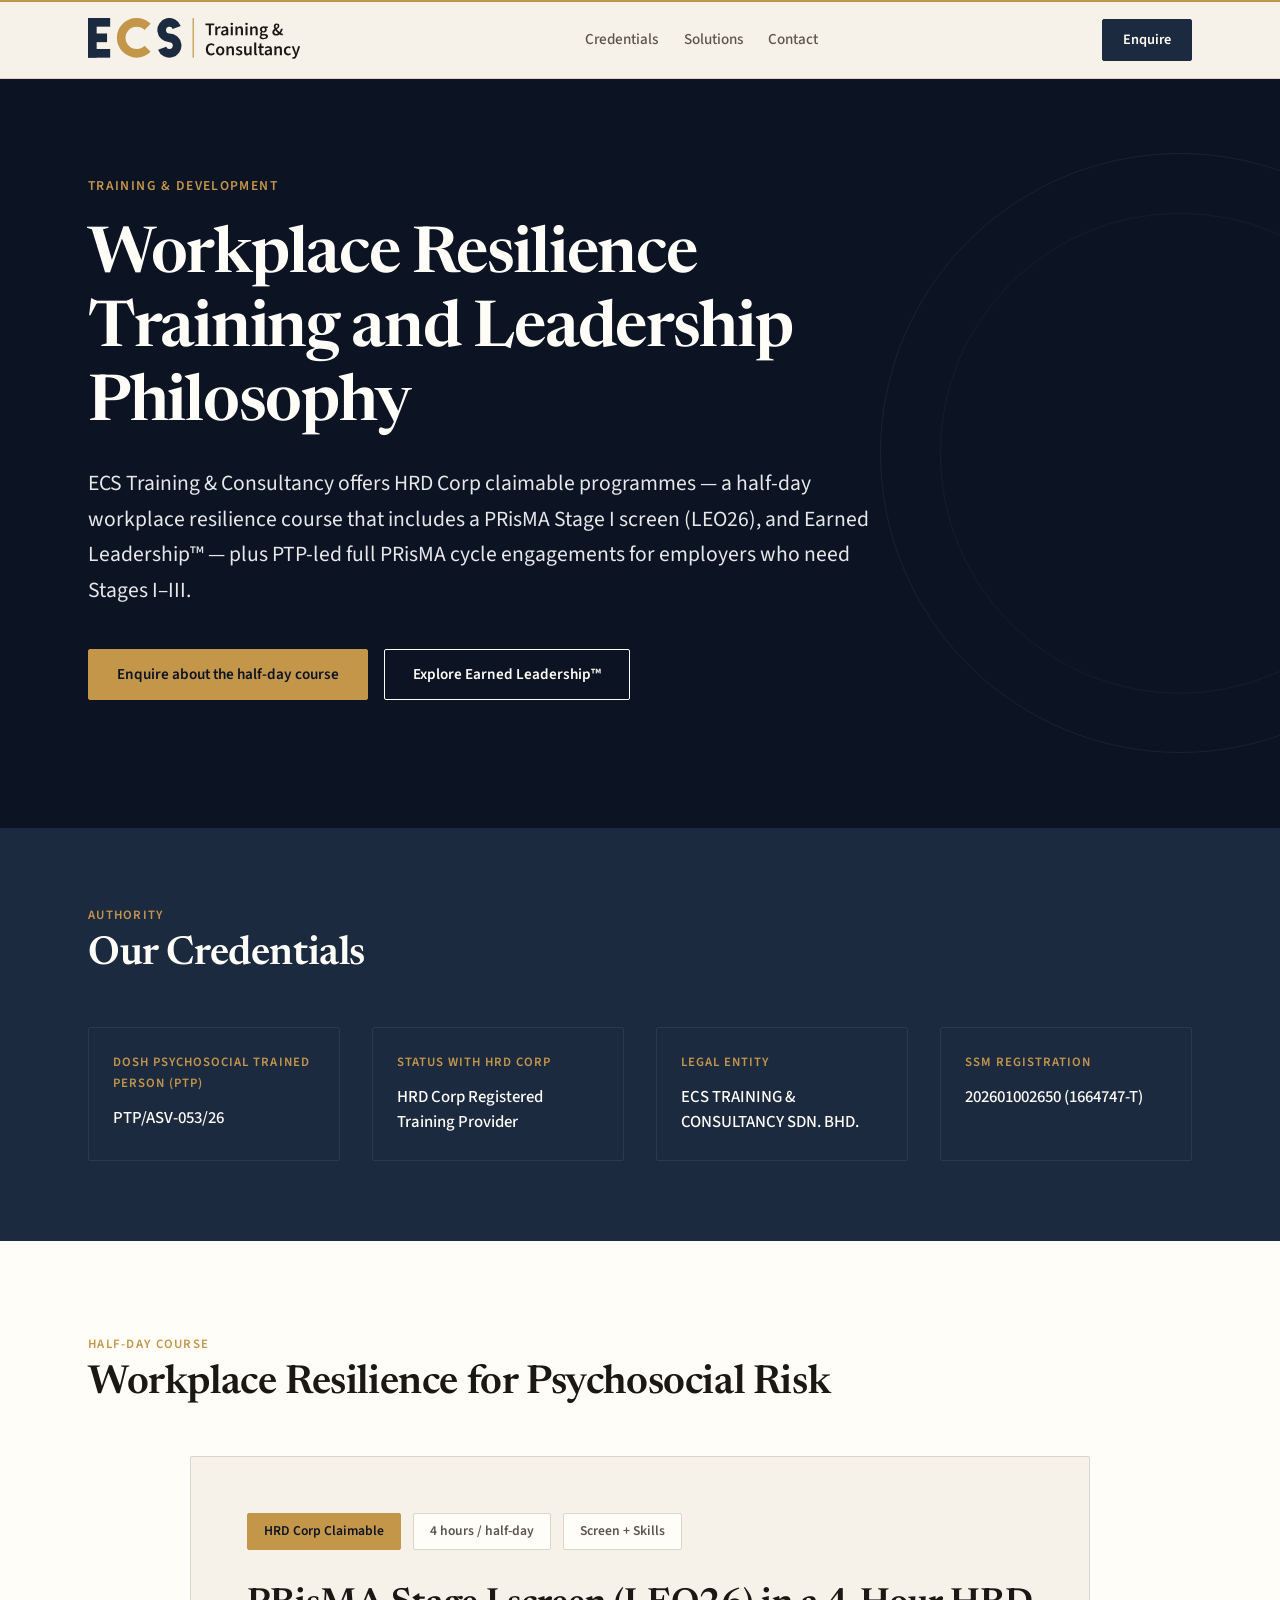
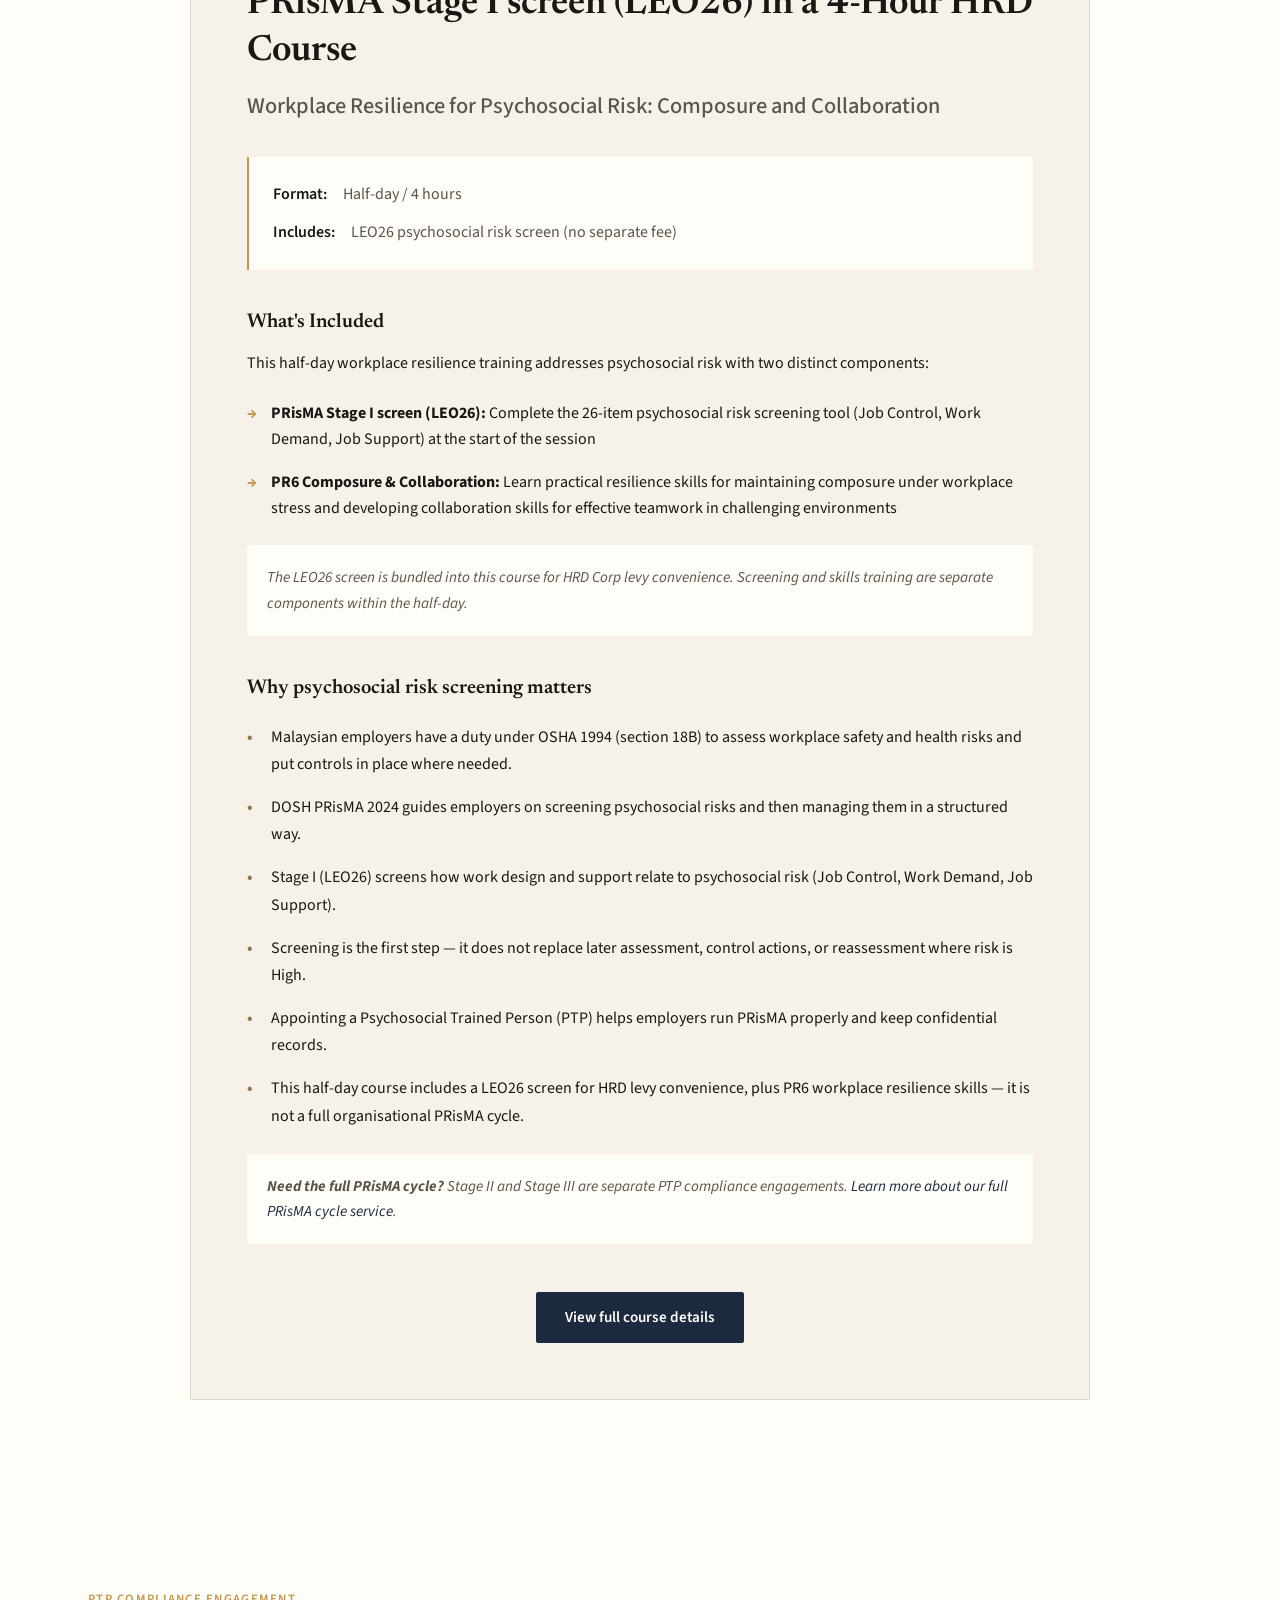
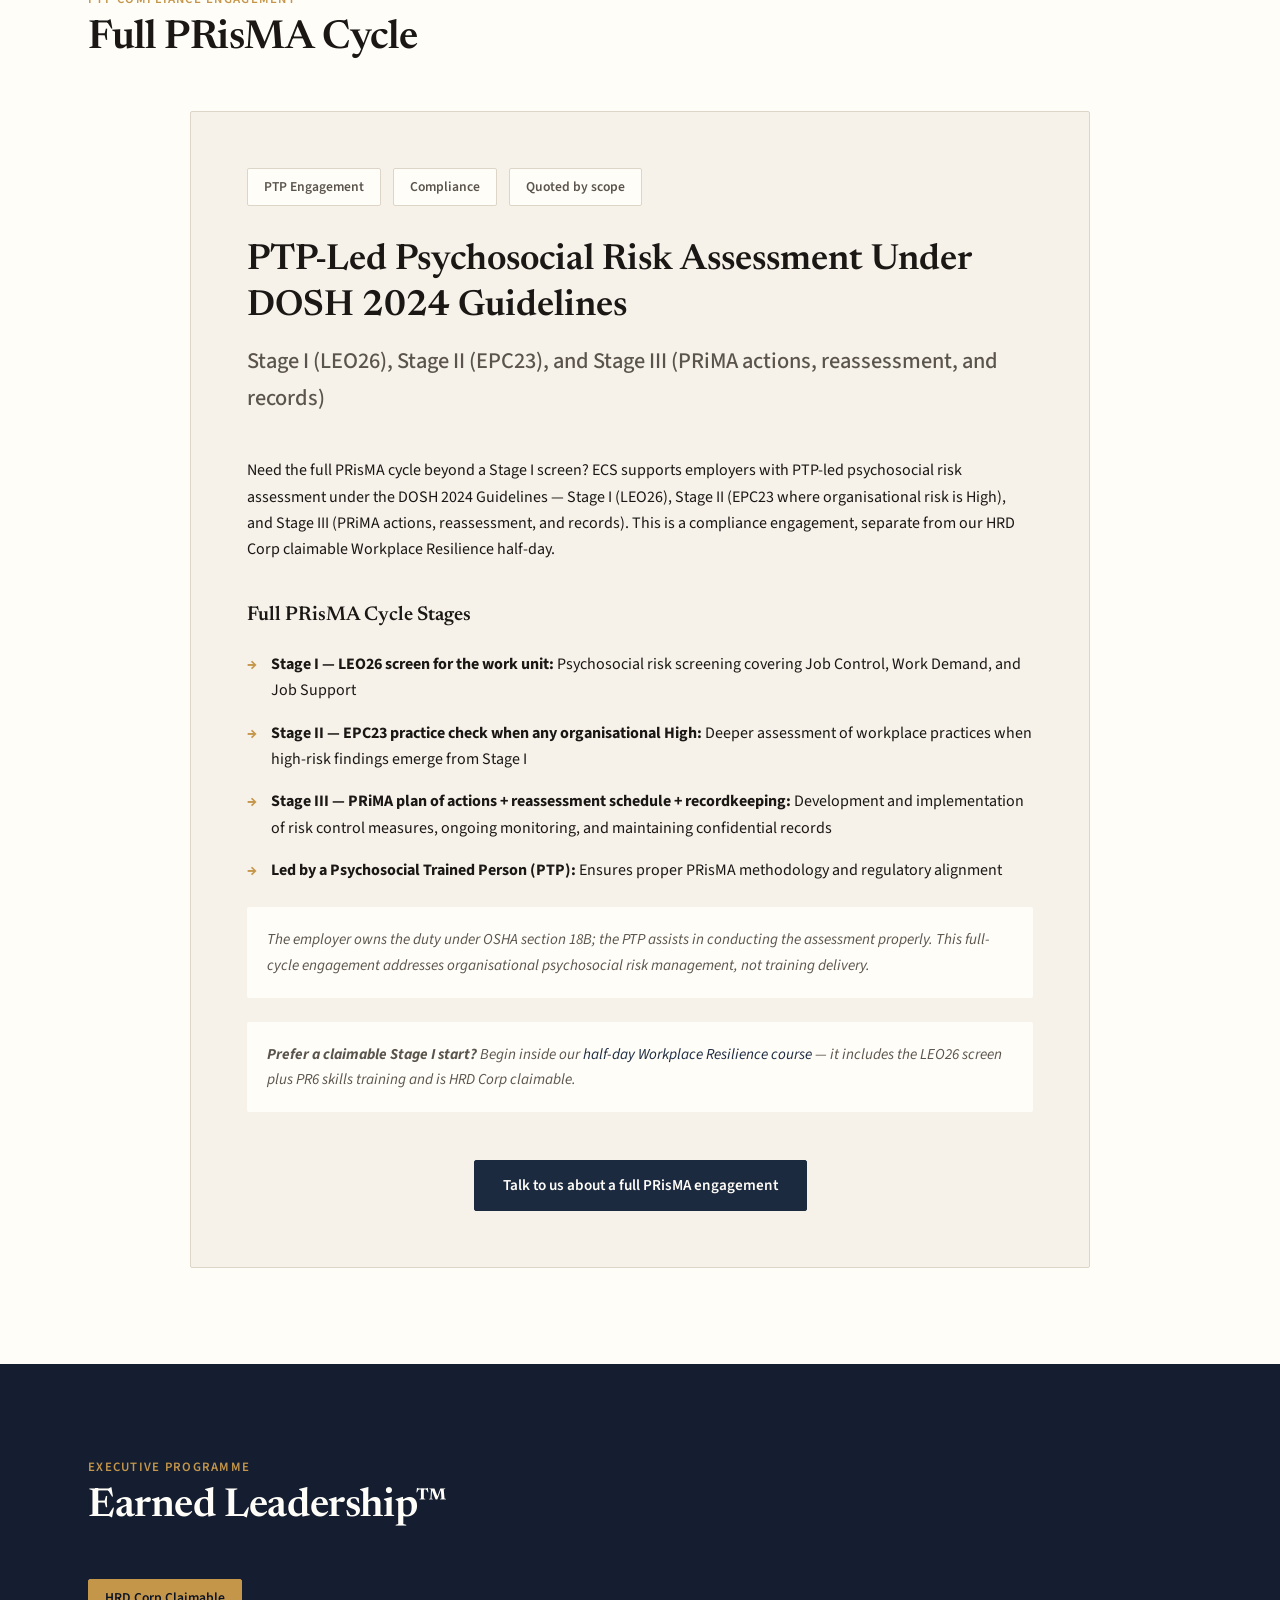
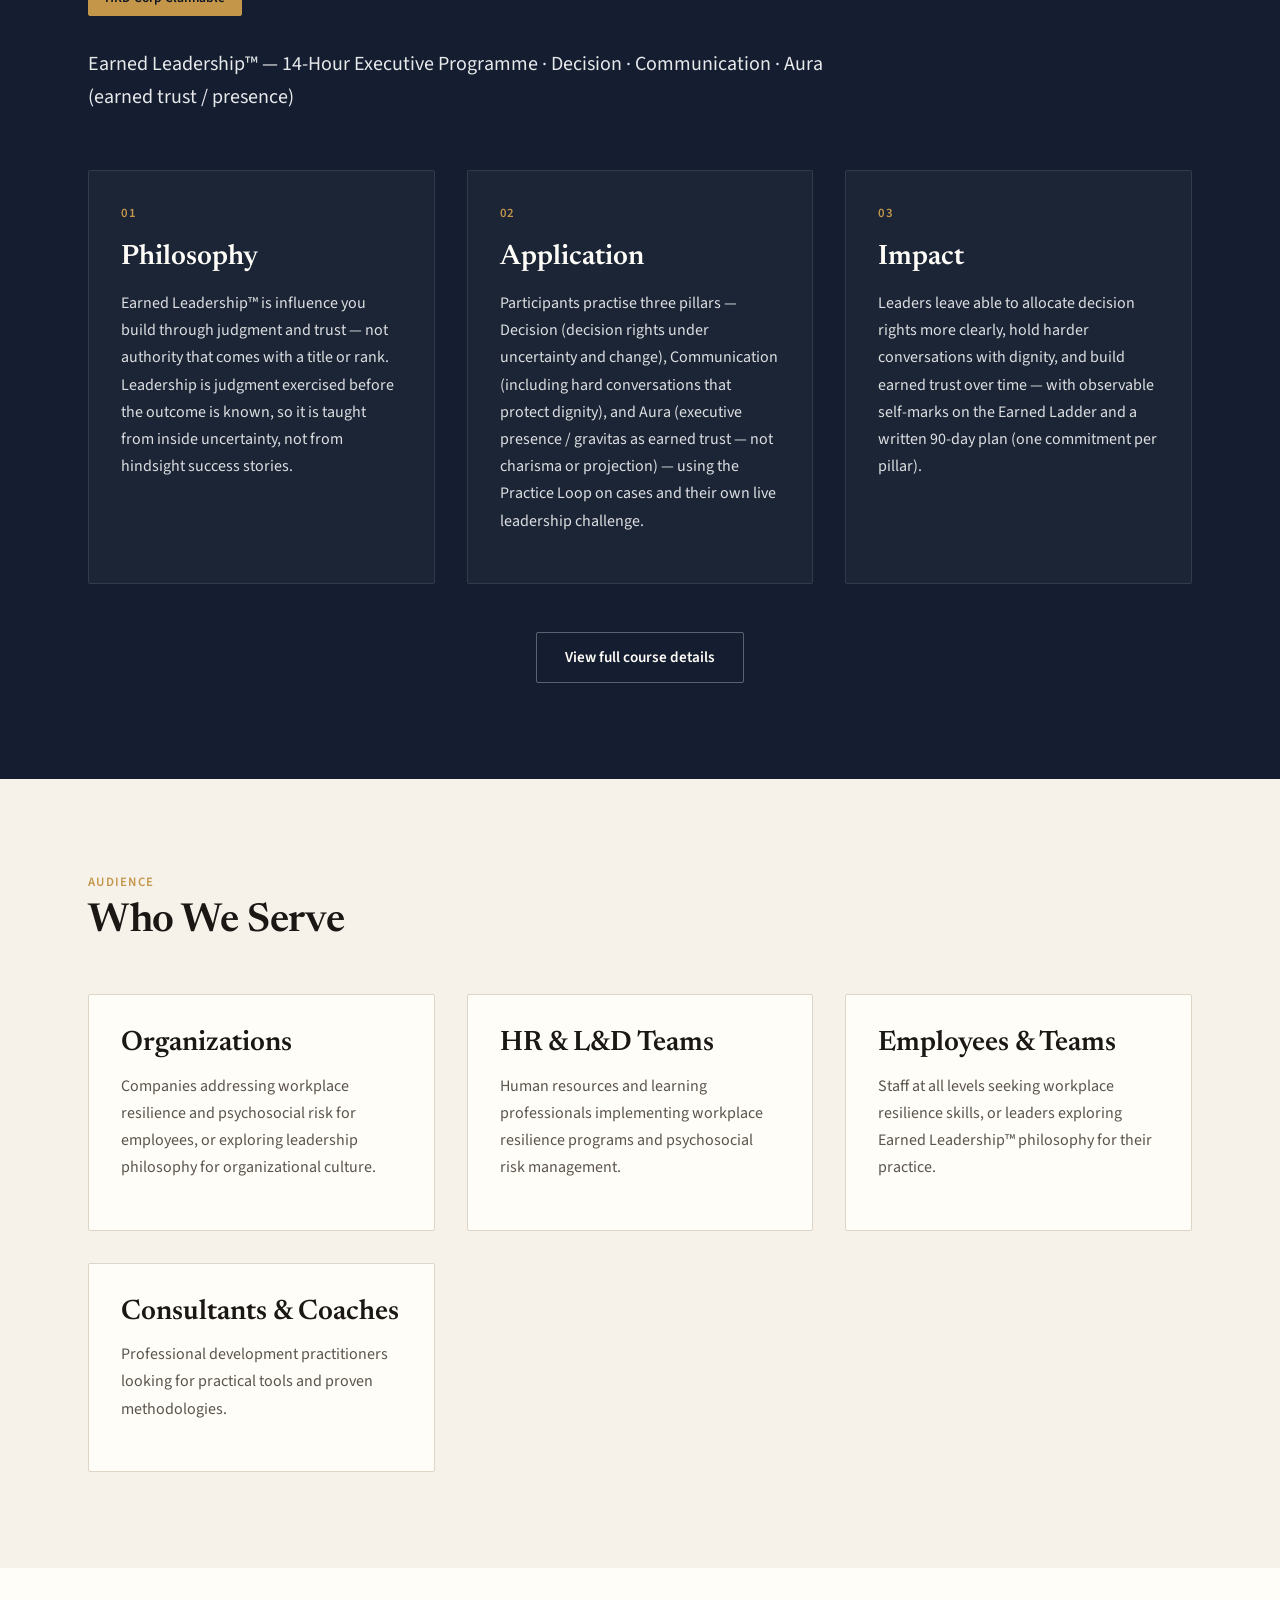
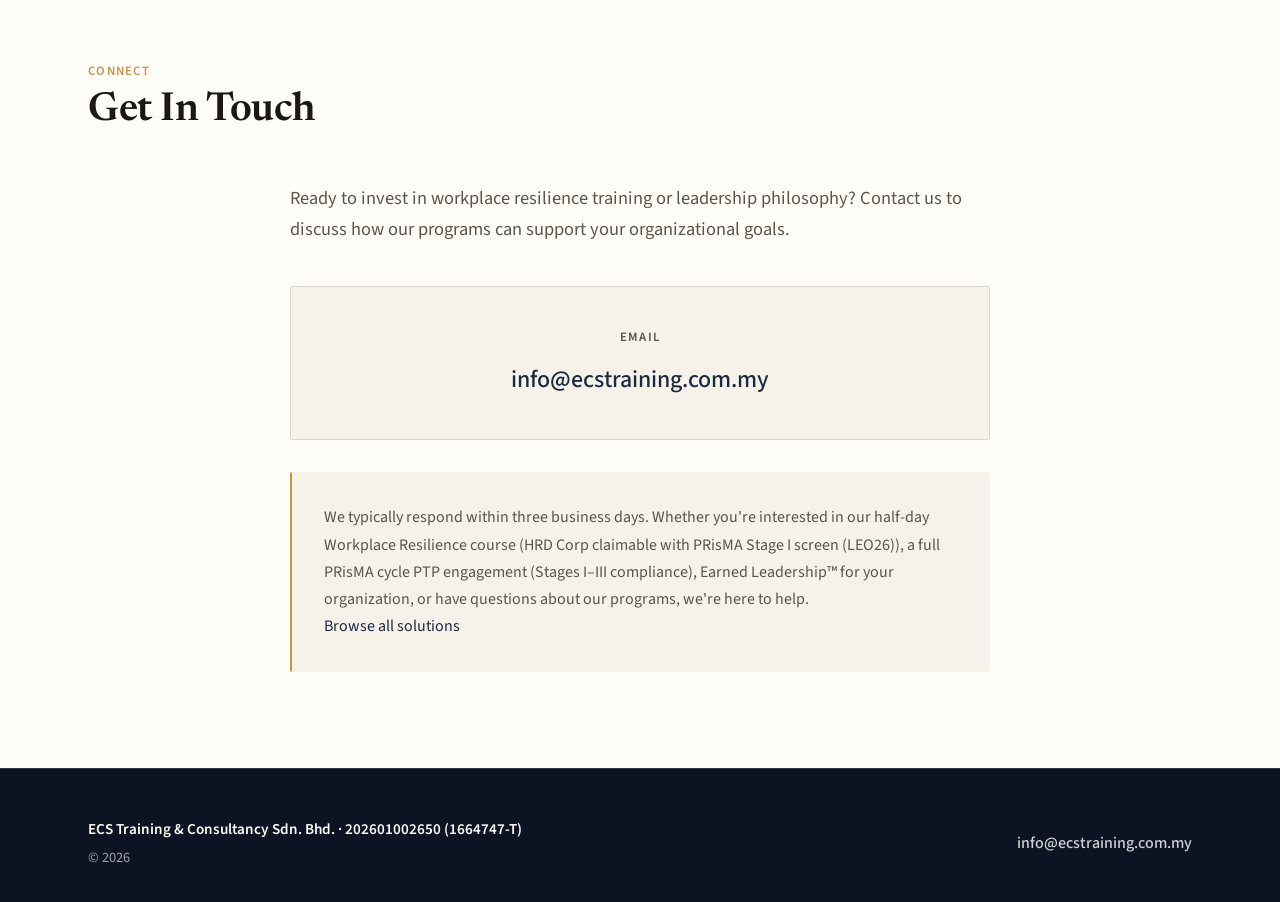
==== index.html @ 142aaa02 "Add ECS logo (Option C) to all pages - Add favicon.ico (16/32/48px), apple-touch-icon.png, and ecs-h" ====
<!DOCTYPE html>
<html lang="en">
<head>
    <meta charset="UTF-8">
    <meta name="viewport" content="width=device-width, initial-scale=1.0">
    <meta name="description" content="ECS Training & Consultancy - HRD Corp claimable programmes: half-day Workplace Resilience for Psychosocial Risk (includes PRisMA Stage I screen (LEO26)) and Earned Leadership™ executive training.">
    <title>ECS Training & Consultancy | PRisMA & Earned Leadership Training</title>
    
    <!-- Canonical: prefer apex / over /index.html soft duplicate -->
    <link rel="canonical" href="https://ecstraining.com.my/">

    <!-- Open Graph -->
    <meta property="og:type" content="website">
    <meta property="og:url" content="https://ecstraining.com.my/">
    <meta property="og:site_name" content="ECS Training & Consultancy">
    <meta property="og:title" content="ECS Training & Consultancy | PRisMA & Earned Leadership Training">
    <meta property="og:description" content="ECS Training & Consultancy - HRD Corp claimable programmes: half-day Workplace Resilience for Psychosocial Risk (includes PRisMA Stage I screen (LEO26)) and Earned Leadership™ executive training.">
    <meta property="og:locale" content="en_MY">
    <meta property="og:image" content="https://ecstraining.com.my/og-image.png">
    <meta property="og:image:width" content="1200">
    <meta property="og:image:height" content="630">
    <meta property="og:image:alt" content="ECS Training & Consultancy">

    <!-- Twitter / X card -->
    <meta name="twitter:card" content="summary_large_image">
    <meta name="twitter:title" content="ECS Training & Consultancy | PRisMA & Earned Leadership Training">
    <meta name="twitter:description" content="ECS Training & Consultancy - HRD Corp claimable programmes: half-day Workplace Resilience for Psychosocial Risk (includes PRisMA Stage I screen (LEO26)) and Earned Leadership™ executive training.">
    <meta name="twitter:image" content="https://ecstraining.com.my/og-image.png">

    <!-- Favicon -->
    <link rel="icon" href="/favicon.ico" sizes="16x16 32x32 48x48">
    <link rel="apple-touch-icon" href="/apple-touch-icon.png">
    
    <link rel="preconnect" href="https://fonts.googleapis.com">
    <link rel="preconnect" href="https://fonts.gstatic.com" crossorigin>
    <link href="https://fonts.googleapis.com/css2?family=Newsreader:wght@400;500;600;700&family=Source+Sans+3:wght@400;500;600;700&display=swap" rel="stylesheet">
    <link rel="stylesheet" href="styles.css">
</head>
<body>
    <!-- Site Header -->
    <header class="site-header">
        <div class="header-rule"></div>
        <div class="container">
            <div class="header-content">
                <div class="header-brand">
                    <a href="/">
                        <img src="/ecs-header-lockup-light.svg" alt="ECS Training &amp; Consultancy" height="44" class="header-logo">
                    </a>
                </div>
                <nav class="header-nav" id="headerNav">
                    <a href="#credentials" class="nav-link">Credentials</a>
                    <a href="/courses/" class="nav-link">Solutions</a>
                    <a href="#contact" class="nav-link">Contact</a>
                </nav>
                <div class="header-cta">
                    <a href="#contact" class="btn btn-primary-small">Enquire</a>
                </div>
                <button class="nav-toggle" id="navToggle" aria-label="Toggle navigation">
                    <span></span>
                    <span></span>
                    <span></span>
                </button>
            </div>
        </div>
    </header>

    <!-- Hero Section -->
    <section class="hero">
        <div class="container">
            <div class="hero-content">
                <div class="hero-kicker">Training & Development</div>
                <h1 class="hero-title">Workplace Resilience Training and Leadership Philosophy</h1>
                <p class="hero-lede">ECS Training & Consultancy offers HRD Corp claimable programmes — a half-day workplace resilience course that includes a PRisMA Stage I screen (LEO26), and Earned Leadership™ — plus PTP-led full PRisMA cycle engagements for employers who need Stages I–III.</p>
                <div class="hero-actions">
                    <a href="/courses/workplace-resilience-leo26/" class="btn btn-primary">Enquire about the half-day course</a>
                    <a href="/courses/earned-leadership/" class="btn btn-secondary">Explore Earned Leadership™</a>
                </div>
            </div>
            <div class="hero-accent"></div>
        </div>
    </section>

    <!-- Credentials Section -->
    <section id="credentials" class="credentials">
        <div class="container">
            <h2 class="section-title">
                <span class="section-kicker">Authority</span>
                Our Credentials
            </h2>
            <div class="cred-grid">
                <div class="cred">
                    <div class="cred-label">DOSH Psychosocial Trained Person (PTP)</div>
                    <div class="cred-value">PTP/ASV-053/26</div>
                </div>
                <div class="cred">
                    <div class="cred-label">Status with HRD Corp</div>
                    <div class="cred-value">HRD Corp Registered Training Provider</div>
                </div>
                <div class="cred">
                    <div class="cred-label">Legal Entity</div>
                    <div class="cred-value">ECS TRAINING & CONSULTANCY SDN. BHD.</div>
                </div>
                <div class="cred">
                    <div class="cred-label">SSM Registration</div>
                    <div class="cred-value">202601002650 (1664747-T)</div>
                </div>
            </div>
        </div>
    </section>

    <!-- Primary Program Section -->
    <section id="programs" class="program-section">
        <div class="container">
            <h2 class="section-title">
                <span class="section-kicker">Half-day course</span>
                Workplace Resilience for Psychosocial Risk
            </h2>
            
            <div class="program-dossier">
                <div class="dossier-meta">
                    <span class="meta-tag meta-claimable">HRD Corp Claimable</span>
                    <span class="meta-tag">4 hours / half-day</span>
                    <span class="meta-tag">Screen + Skills</span>
                </div>
                
                <h3 class="dossier-title">PRisMA Stage I screen (LEO26) in a 4-Hour HRD Course</h3>
                <p class="dossier-subtitle">Workplace Resilience for Psychosocial Risk: Composure and Collaboration</p>
                
                <div class="dossier-details">
                    <div class="detail-row">
                        <span class="detail-label">Format:</span>
                        <span class="detail-value">Half-day / 4 hours</span>
                    </div>
                    <div class="detail-row">
                        <span class="detail-label">Includes:</span>
                        <span class="detail-value">LEO26 psychosocial risk screen (no separate fee)</span>
                    </div>
                </div>

                <div class="dossier-content">
                    <h4>What's Included</h4>
                    <p>This half-day workplace resilience training addresses psychosocial risk with two distinct components:</p>
                    <ul class="dossier-list">
                        <li><strong>PRisMA Stage I screen (LEO26):</strong> Complete the 26-item psychosocial risk screening tool (Job Control, Work Demand, Job Support) at the start of the session</li>
                        <li><strong>PR6 Composure & Collaboration:</strong> Learn practical resilience skills for maintaining composure under workplace stress and developing collaboration skills for effective teamwork in challenging environments</li>
                    </ul>
                    <p class="dossier-note"><em>The LEO26 screen is bundled into this course for HRD Corp levy convenience. Screening and skills training are separate components within the half-day.</em></p>

                    <h4>Why psychosocial risk screening matters</h4>
                    <ul class="compliance-list">
                        <li>Malaysian employers have a duty under OSHA 1994 (section 18B) to assess workplace safety and health risks and put controls in place where needed.</li>
                        <li>DOSH PRisMA 2024 guides employers on screening psychosocial risks and then managing them in a structured way.</li>
                        <li>Stage I (LEO26) screens how work design and support relate to psychosocial risk (Job Control, Work Demand, Job Support).</li>
                        <li>Screening is the first step — it does not replace later assessment, control actions, or reassessment where risk is High.</li>
                        <li>Appointing a Psychosocial Trained Person (PTP) helps employers run PRisMA properly and keep confidential records.</li>
                        <li>This half-day course includes a LEO26 screen for HRD levy convenience, plus PR6 workplace resilience skills — it is not a full organisational PRisMA cycle.</li>
                    </ul>
                    
                    <p class="dossier-note"><strong>Need the full PRisMA cycle?</strong> Stage II and Stage III are separate PTP compliance engagements. <a href="#prisma-cycle">Learn more about our full PRisMA cycle service</a>.</p>
                </div>

                <div class="dossier-cta">
                    <a href="/courses/workplace-resilience-leo26/" class="btn btn-primary">View full course details</a>
                </div>
            </div>
        </div>
    </section>

    <!-- Full PRisMA Cycle Section -->
    <section id="prisma-cycle" class="program-section prisma-cycle-section">
        <div class="container">
            <h2 class="section-title">
                <span class="section-kicker">PTP Compliance Engagement</span>
                Full PRisMA Cycle
            </h2>
            
            <div class="program-dossier">
                <div class="dossier-meta">
                    <span class="meta-tag">PTP Engagement</span>
                    <span class="meta-tag">Compliance</span>
                    <span class="meta-tag">Quoted by scope</span>
                </div>
                
                <h3 class="dossier-title">PTP-Led Psychosocial Risk Assessment Under DOSH 2024 Guidelines</h3>
                <p class="dossier-subtitle">Stage I (LEO26), Stage II (EPC23), and Stage III (PRiMA actions, reassessment, and records)</p>
                
                <div class="dossier-content">
                    <p>Need the full PRisMA cycle beyond a Stage I screen? ECS supports employers with PTP-led psychosocial risk assessment under the DOSH 2024 Guidelines — Stage I (LEO26), Stage II (EPC23 where organisational risk is High), and Stage III (PRiMA actions, reassessment, and records). This is a compliance engagement, separate from our HRD Corp claimable Workplace Resilience half-day.</p>
                    
                    <h4>Full PRisMA Cycle Stages</h4>
                    <ul class="dossier-list">
                        <li><strong>Stage I — LEO26 screen for the work unit:</strong> Psychosocial risk screening covering Job Control, Work Demand, and Job Support</li>
                        <li><strong>Stage II — EPC23 practice check when any organisational High:</strong> Deeper assessment of workplace practices when high-risk findings emerge from Stage I</li>
                        <li><strong>Stage III — PRiMA plan of actions + reassessment schedule + recordkeeping:</strong> Development and implementation of risk control measures, ongoing monitoring, and maintaining confidential records</li>
                        <li><strong>Led by a Psychosocial Trained Person (PTP):</strong> Ensures proper PRisMA methodology and regulatory alignment</li>
                    </ul>
                    
                    <p class="dossier-note"><em>The employer owns the duty under OSHA section 18B; the PTP assists in conducting the assessment properly. This full-cycle engagement addresses organisational psychosocial risk management, not training delivery.</em></p>
                    
                    <p class="dossier-note"><strong>Prefer a claimable Stage I start?</strong> Begin inside our <a href="/courses/workplace-resilience-leo26/">half-day Workplace Resilience course</a> — it includes the LEO26 screen plus PR6 skills training and is HRD Corp claimable.</p>
                </div>

                <div class="dossier-cta">
                    <a href="mailto:info@ecstraining.com.my?subject=Full%20PRisMA%20engagement" class="btn btn-primary">Talk to us about a full PRisMA engagement</a>
                </div>
            </div>
        </div>
    </section>

    <!-- Earned Leadership Section -->
    <section id="earned-leadership" class="el-section">
        <div class="container">
            <h2 class="section-title section-title-light">
                <span class="section-kicker">Executive Programme</span>
                Earned Leadership™
            </h2>
            <div class="dossier-meta">
                <span class="meta-tag meta-claimable">HRD Corp Claimable</span>
            </div>
            <p class="el-intro">Earned Leadership™ — 14-Hour Executive Programme · Decision · Communication · Aura (earned trust / presence)</p>
            
            <div class="el-grid">
                <div class="el-card">
                    <div class="el-number">01</div>
                    <h3>Philosophy</h3>
                    <p>Earned Leadership™ is influence you build through judgment and trust — not authority that comes with a title or rank. Leadership is judgment exercised before the outcome is known, so it is taught from inside uncertainty, not from hindsight success stories.</p>
                </div>
                <div class="el-card">
                    <div class="el-number">02</div>
                    <h3>Application</h3>
                    <p>Participants practise three pillars — Decision (decision rights under uncertainty and change), Communication (including hard conversations that protect dignity), and Aura (executive presence / gravitas as earned trust — not charisma or projection) — using the Practice Loop on cases and their own live leadership challenge.</p>
                </div>
                <div class="el-card">
                    <div class="el-number">03</div>
                    <h3>Impact</h3>
                    <p>Leaders leave able to allocate decision rights more clearly, hold harder conversations with dignity, and build earned trust over time — with observable self-marks on the Earned Ladder and a written 90-day plan (one commitment per pillar).</p>
                </div>
            </div>

            <div class="el-cta">
                <a href="/courses/earned-leadership/" class="btn btn-secondary-light">View full course details</a>
            </div>
        </div>
    </section>

    <!-- Who We Serve Section -->
    <section id="who-we-serve" class="serve-section">
        <div class="container">
            <h2 class="section-title">
                <span class="section-kicker">Audience</span>
                Who We Serve
            </h2>
            <div class="serve-grid">
                <div class="serve-card">
                    <h3>Organizations</h3>
                    <p>Companies addressing workplace resilience and psychosocial risk for employees, or exploring leadership philosophy for organizational culture.</p>
                </div>
                <div class="serve-card">
                    <h3>HR & L&D Teams</h3>
                    <p>Human resources and learning professionals implementing workplace resilience programs and psychosocial risk management.</p>
                </div>
                <div class="serve-card">
                    <h3>Employees & Teams</h3>
                    <p>Staff at all levels seeking workplace resilience skills, or leaders exploring Earned Leadership™ philosophy for their practice.</p>
                </div>
                <div class="serve-card">
                    <h3>Consultants & Coaches</h3>
                    <p>Professional development practitioners looking for practical tools and proven methodologies.</p>
                </div>
            </div>
        </div>
    </section>

    <!-- Contact Section -->
    <section id="contact" class="contact-section">
        <div class="container">
            <h2 class="section-title">
                <span class="section-kicker">Connect</span>
                Get In Touch
            </h2>
            <div class="contact-content">
                <p class="contact-intro">Ready to invest in workplace resilience training or leadership philosophy? Contact us to discuss how our programs can support your organizational goals.</p>
                
                <div class="contact-card">
                    <div class="contact-label">Email</div>
                    <a href="mailto:info@ecstraining.com.my" class="contact-link">info@ecstraining.com.my</a>
                </div>

                <div class="contact-note">
                    <p>We typically respond within three business days. Whether you're interested in our half-day Workplace Resilience course (HRD Corp claimable with PRisMA Stage I screen (LEO26)), a full PRisMA cycle PTP engagement (Stages I–III compliance), Earned Leadership™ for your organization, or have questions about our programs, we're here to help.</p>
                    <p><a href="/courses/">Browse all solutions</a></p>
                </div>
            </div>
        </div>
    </section>

    <!-- Footer -->
    <footer class="site-footer">
        <div class="container">
            <div class="footer-content">
                <div class="footer-company">
                    <p class="footer-legal">ECS Training & Consultancy Sdn. Bhd. · 202601002650 (1664747-T)</p>
                    <p class="footer-year">&copy; 2026</p>
                </div>
                <div class="footer-contact">
                    <a href="mailto:info@ecstraining.com.my">info@ecstraining.com.my</a>
                </div>
            </div>
        </div>
    </footer>

    <script type="application/ld+json">
    {
        "@context": "https://schema.org",
        "@graph": [
            {
                "@type": "Organization",
                "@id": "https://ecstraining.com.my/#organization",
                "name": "ECS Training & Consultancy Sdn. Bhd.",
                "legalName": "ECS TRAINING & CONSULTANCY SDN. BHD.",
                "url": "https://ecstraining.com.my/",
                "logo": "https://ecstraining.com.my/ecs-header-lockup-light.svg",
                "email": "info@ecstraining.com.my",
                "identifier": {
                    "@type": "PropertyValue",
                    "propertyID": "SSM",
                    "value": "202601002650 (1664747-T)"
                },
                "sameAs": [
                    "https://drelijah.org/"
                ]
            },
            {
                "@type": "WebSite",
                "@id": "https://ecstraining.com.my/#website",
                "url": "https://ecstraining.com.my/",
                "name": "ECS Training & Consultancy",
                "publisher": {
                    "@id": "https://ecstraining.com.my/#organization"
                }
            },
            {
                "@type": "WebPage",
                "@id": "https://ecstraining.com.my/#webpage",
                "url": "https://ecstraining.com.my/",
                "name": "ECS Training & Consultancy | PRisMA & Earned Leadership Training",
                "description": "ECS Training & Consultancy - HRD Corp claimable programmes: half-day Workplace Resilience for Psychosocial Risk (includes PRisMA Stage I screen (LEO26)) and Earned Leadership™ executive training.",
                "isPartOf": {
                    "@id": "https://ecstraining.com.my/#website"
                },
                "about": {
                    "@id": "https://ecstraining.com.my/#organization"
                }
            }
        ]
    }
    </script>

    <script>
        // Mobile nav toggle
        const navToggle = document.getElementById('navToggle');
        const headerNav = document.getElementById('headerNav');
        
        navToggle.addEventListener('click', () => {
            headerNav.classList.toggle('active');
            navToggle.classList.toggle('active');
        });

        // Close mobile nav when clicking a link
        document.querySelectorAll('.nav-link').forEach(link => {
            link.addEventListener('click', () => {
                headerNav.classList.remove('active');
                navToggle.classList.remove('active');
            });
        });

        // Sticky header
        let lastScroll = 0;
        const header = document.querySelector('.site-header');
        
        window.addEventListener('scroll', () => {
            const currentScroll = window.pageYOffset;
            
            if (currentScroll > 100) {
                header.classList.add('scrolled');
            } else {
                header.classList.remove('scrolled');
            }
            
            lastScroll = currentScroll;
        });
    </script>
</body>
</html>
---- styles.css ----
/* Reset and Base Styles */
* {
    margin: 0;
    padding: 0;
    box-sizing: border-box;
}

:root {
    /* Navy */
    --navy-deep: #0c1424;
    --navy-dark: #141e30;
    --navy-base: #1c2a40;
    --navy-muted: #2c384c;
    
    /* Paper/Cream */
    --paper: #f6f2ea;
    --paper-light: #fbf8f3;
    --paper-warm: #efe8db;
    --paper-bright: #fffdf8;
    
    /* Gold/Copper */
    --gold: #c4964a;
    --gold-light: #d4ae6e;
    --gold-dark: #9a7344;
    
    /* Ink/Muted */
    --ink: #1a1714;
    --ink-muted: #5a544c;
    --ink-light: #746d63;
    
    /* Lines */
    --line-warm: #ddd5c7;
    --line-navy: #2c384c;
    
    /* Transitions */
    --transition: all 0.2s ease;
}

body {
    font-family: 'Source Sans 3', -apple-system, BlinkMacSystemFont, sans-serif;
    line-height: 1.65;
    color: var(--ink);
    background-color: var(--paper);
    -webkit-font-smoothing: antialiased;
    -moz-osx-font-smoothing: grayscale;
    overflow-x: hidden;
}

.container {
    max-width: 1200px;
    margin: 0 auto;
    padding: 0 clamp(1.25rem, 4vw, 3rem);
    width: 100%;
}

/* Typography */
h1, h2, h3, h4, h5, h6 {
    font-family: 'Newsreader', Georgia, serif;
    line-height: 1.2;
    margin-bottom: 0.75rem;
    color: var(--ink);
    font-weight: 600;
}

h1 {
    font-size: clamp(2rem, 5vw, 3.5rem);
    font-weight: 600;
    letter-spacing: -0.02em;
}

h2 {
    font-size: clamp(1.75rem, 4vw, 2.5rem);
    font-weight: 600;
    letter-spacing: -0.01em;
}

h3 {
    font-size: clamp(1.25rem, 3vw, 1.75rem);
    font-weight: 600;
}

h4 {
    font-size: 1.25rem;
    font-weight: 600;
}

p {
    margin-bottom: 1rem;
}

a {
    color: var(--navy-base);
    text-decoration: none;
    transition: var(--transition);
}

a:hover {
    color: var(--gold);
}

a:focus {
    outline: 1px solid var(--gold);
    outline-offset: 2px;
}

/* Buttons */
.btn {
    display: inline-block;
    padding: 0.75rem 1.75rem;
    border-radius: 2px;
    font-weight: 600;
    font-size: 0.95rem;
    text-align: center;
    cursor: pointer;
    transition: var(--transition);
    border: 1px solid transparent;
    font-family: 'Source Sans 3', sans-serif;
}

.btn-primary {
    background-color: var(--navy-base);
    color: var(--paper-bright);
    border-color: var(--navy-base);
}

.btn-primary:hover {
    background-color: var(--navy-dark);
    border-color: var(--navy-dark);
    color: var(--paper-bright);
}

.btn-primary-small {
    background-color: var(--navy-base);
    color: var(--paper-bright);
    border-color: var(--navy-base);
    padding: 0.5rem 1.25rem;
    font-size: 0.9rem;
}

.btn-primary-small:hover {
    background-color: var(--navy-dark);
    color: var(--paper-bright);
}

.btn-secondary {
    background-color: transparent;
    color: var(--ink);
    border-color: var(--line-warm);
}

.btn-secondary:hover {
    border-color: var(--gold);
    color: var(--gold);
}

.btn-secondary-light {
    background-color: transparent;
    color: var(--paper-bright);
    border-color: rgba(255, 255, 255, 0.3);
}

.btn-secondary-light:hover {
    border-color: var(--gold);
    color: var(--gold);
}

/* Site Header */
.site-header {
    position: sticky;
    top: 0;
    background-color: var(--paper);
    border-bottom: 1px solid var(--line-warm);
    z-index: 1000;
    transition: var(--transition);
}

.site-header.scrolled {
    box-shadow: 0 1px 4px rgba(12, 20, 36, 0.08);
}

.header-rule {
    height: 2px;
    background-color: var(--gold);
}

.header-content {
    display: flex;
    align-items: center;
    justify-content: space-between;
    padding: 1rem 0;
    gap: 1rem;
    width: 100%;
}

.header-brand {
    flex-shrink: 0;
}

.header-brand a {
    display: block;
    line-height: 0;
}

.header-logo {
    display: block;
    height: 44px;
    width: auto;
}

.brand-name {
    font-family: 'Newsreader', serif;
    font-size: 1.1rem;
    font-weight: 600;
    color: var(--ink);
    letter-spacing: -0.01em;
}

.header-nav {
    display: flex;
    gap: clamp(1rem, 2vw, 2rem);
    align-items: center;
}

.nav-link {
    font-size: 0.95rem;
    font-weight: 500;
    color: var(--ink-muted);
    transition: var(--transition);
}

.nav-link:hover {
    color: var(--gold);
}

.header-cta {
    flex-shrink: 0;
}

.nav-toggle {
    display: none;
    flex-direction: column;
    gap: 4px;
    background: none;
    border: none;
    cursor: pointer;
    padding: 0.5rem;
}

.nav-toggle span {
    display: block;
    width: 22px;
    height: 2px;
    background-color: var(--ink);
    transition: var(--transition);
}

.nav-toggle.active span:nth-child(1) {
    transform: rotate(45deg) translate(5px, 5px);
}

.nav-toggle.active span:nth-child(2) {
    opacity: 0;
}

.nav-toggle.active span:nth-child(3) {
    transform: rotate(-45deg) translate(6px, -6px);
}

/* Hero Section */
.hero {
    padding: clamp(3rem, 8vw, 6rem) 0 clamp(4rem, 10vw, 8rem);
    background-color: var(--navy-deep);
    color: var(--paper-bright);
    position: relative;
    overflow: hidden;
}

.hero-content {
    max-width: 800px;
    position: relative;
    z-index: 2;
}

.hero-kicker {
    font-size: 0.85rem;
    font-weight: 600;
    text-transform: uppercase;
    letter-spacing: 0.1em;
    color: var(--gold);
    margin-bottom: 1.5rem;
}

.hero-title {
    font-size: clamp(2.25rem, 6vw, 4rem);
    font-weight: 600;
    color: var(--paper-bright);
    margin-bottom: 1.5rem;
    line-height: 1.15;
}

.hero-lede {
    font-size: clamp(1.1rem, 2vw, 1.35rem);
    line-height: 1.65;
    color: rgba(255, 255, 255, 0.9);
    margin-bottom: 2.5rem;
}

.hero-actions {
    display: flex;
    gap: 1rem;
    flex-wrap: wrap;
}

.hero .btn-primary {
    background-color: var(--gold);
    border-color: var(--gold);
    color: var(--navy-deep);
}

.hero .btn-primary:hover {
    background-color: var(--gold-light);
    border-color: var(--gold-light);
    color: var(--navy-deep);
}

.hero .btn-secondary {
    background-color: transparent;
    color: var(--paper-bright);
    border-color: var(--paper-bright);
}

.hero .btn-secondary:hover {
    border-color: var(--gold);
    color: var(--gold);
}

.hero-accent {
    position: absolute;
    right: -200px;
    top: 50%;
    transform: translateY(-50%);
    width: 600px;
    height: 600px;
    border-radius: 50%;
    border: 1px solid rgba(255, 255, 255, 0.06);
    pointer-events: none;
    z-index: 1;
}

.hero-accent::before {
    content: '';
    position: absolute;
    top: 50%;
    left: 50%;
    transform: translate(-50%, -50%);
    width: 80%;
    height: 80%;
    border-radius: 50%;
    border: 1px solid rgba(255, 255, 255, 0.04);
}

/* Section Titles */
.section-title {
    margin-bottom: 3rem;
    text-align: left;
}

.section-title-light {
    color: var(--paper-bright);
}

.section-kicker {
    display: block;
    font-size: 0.8rem;
    font-weight: 600;
    text-transform: uppercase;
    letter-spacing: 0.1em;
    color: var(--gold);
    margin-bottom: 0.5rem;
    font-family: 'Source Sans 3', sans-serif;
}

/* Credentials Section */
.credentials {
    padding: clamp(3rem, 8vw, 5rem) 0;
    background-color: var(--navy-base);
    color: var(--paper-bright);
}

.credentials .section-title {
    color: var(--paper-bright);
}

.cred-grid {
    display: grid;
    grid-template-columns: repeat(auto-fit, minmax(250px, 1fr));
    gap: 2rem;
}

.cred {
    padding: 1.5rem;
    border: 1px solid var(--line-navy);
    border-radius: 2px;
}

.cred-label {
    font-size: 0.8rem;
    font-weight: 600;
    text-transform: uppercase;
    letter-spacing: 0.08em;
    color: var(--gold);
    margin-bottom: 0.75rem;
}

.cred-value {
    font-size: 1.05rem;
    font-weight: 500;
    color: var(--paper-bright);
    line-height: 1.5;
}

/* Program Section */
.program-section {
    padding: clamp(4rem, 10vw, 6rem) 0;
    background-color: var(--paper-bright);
}

.program-dossier {
    max-width: 900px;
    margin: 0 auto;
    background-color: var(--paper);
    border: 1px solid var(--line-warm);
    border-radius: 2px;
    padding: clamp(2rem, 5vw, 3.5rem);
}

.dossier-meta {
    display: flex;
    gap: 0.75rem;
    margin-bottom: 2rem;
    flex-wrap: wrap;
}

.meta-tag {
    display: inline-block;
    padding: 0.4rem 1rem;
    border: 1px solid var(--line-warm);
    border-radius: 2px;
    font-size: 0.85rem;
    font-weight: 600;
    color: var(--ink-muted);
    background-color: var(--paper-bright);
}

.meta-claimable {
    background-color: var(--gold);
    color: var(--navy-deep);
    border-color: var(--gold);
}

.dossier-title {
    font-size: clamp(1.5rem, 4vw, 2.25rem);
    margin-bottom: 0.75rem;
    line-height: 1.3;
    color: var(--ink);
}

.dossier-subtitle {
    font-size: clamp(1.1rem, 2.5vw, 1.4rem);
    color: var(--ink-muted);
    margin-bottom: 2rem;
    font-family: 'Source Sans 3', sans-serif;
    font-weight: 500;
}

.dossier-details {
    padding: 1.5rem;
    background-color: var(--paper-bright);
    border-left: 2px solid var(--gold);
    margin: 2rem 0;
}

.detail-row {
    display: flex;
    gap: 1rem;
    margin-bottom: 0.75rem;
}

.detail-row:last-child {
    margin-bottom: 0;
}

.detail-label {
    font-weight: 600;
    color: var(--ink);
    flex-shrink: 0;
}

.detail-value {
    color: var(--ink-muted);
}

.dossier-content {
    margin: 2.5rem 0;
}

.dossier-content h4 {
    margin-top: 2.5rem;
    margin-bottom: 1rem;
    color: var(--ink);
}

.dossier-content h4:first-child {
    margin-top: 0;
}

.dossier-list {
    list-style: none;
    margin: 1.5rem 0;
    padding-left: 0;
}

.dossier-list li {
    margin-bottom: 1rem;
    padding-left: 1.5rem;
    position: relative;
    line-height: 1.65;
}

.dossier-list li::before {
    content: "→";
    position: absolute;
    left: 0;
    color: var(--gold);
    font-weight: bold;
}

.compliance-list {
    list-style: none;
    margin: 1.5rem 0;
    padding-left: 0;
}

.compliance-list li {
    margin-bottom: 1rem;
    padding-left: 1.5rem;
    position: relative;
    line-height: 1.7;
}

.compliance-list li::before {
    content: "•";
    position: absolute;
    left: 0;
    color: var(--gold-dark);
    font-weight: bold;
}

.dossier-note {
    font-style: italic;
    color: var(--ink-muted);
    background-color: var(--paper-bright);
    padding: 1.25rem;
    border-radius: 2px;
    margin-top: 1.5rem;
    font-size: 0.95rem;
}

.dossier-cta {
    text-align: center;
    margin-top: 3rem;
}

/* Earned Leadership Section */
.el-section {
    padding: clamp(4rem, 10vw, 6rem) 0;
    background-color: var(--navy-dark);
    color: var(--paper-bright);
}

.el-intro {
    max-width: 800px;
    font-size: clamp(1.05rem, 2vw, 1.25rem);
    margin-bottom: 3.5rem;
    color: rgba(255, 255, 255, 0.9);
    line-height: 1.65;
}

.el-grid {
    display: grid;
    grid-template-columns: repeat(auto-fit, minmax(280px, 1fr));
    gap: 2rem;
    margin-bottom: 3rem;
}

.el-card {
    background-color: rgba(255, 255, 255, 0.03);
    padding: 2rem;
    border: 1px solid rgba(255, 255, 255, 0.1);
    border-radius: 2px;
    transition: var(--transition);
}

.el-card:hover {
    background-color: rgba(255, 255, 255, 0.05);
    border-color: rgba(196, 150, 74, 0.3);
}

.el-number {
    font-size: 0.8rem;
    font-weight: 600;
    color: var(--gold);
    margin-bottom: 1rem;
    letter-spacing: 0.05em;
}

.el-card h3 {
    margin-bottom: 1rem;
    color: var(--paper-bright);
}

.el-card p {
    color: rgba(255, 255, 255, 0.85);
    line-height: 1.7;
}

.el-cta {
    text-align: center;
}

/* Who We Serve Section */
.serve-section {
    padding: clamp(4rem, 10vw, 6rem) 0;
    background-color: var(--paper);
}

.serve-grid {
    display: grid;
    grid-template-columns: repeat(auto-fit, minmax(260px, 1fr));
    gap: 2rem;
}

.serve-card {
    background-color: var(--paper-bright);
    padding: 2rem;
    border: 1px solid var(--line-warm);
    border-radius: 2px;
    transition: var(--transition);
}

.serve-card:hover {
    border-color: var(--gold-light);
}

.serve-card h3 {
    margin-bottom: 0.75rem;
    color: var(--ink);
}

.serve-card p {
    line-height: 1.7;
    color: var(--ink-muted);
}

/* Contact Section */
.contact-section {
    padding: clamp(4rem, 10vw, 6rem) 0;
    background-color: var(--paper-bright);
}

.contact-content {
    max-width: 700px;
    margin: 0 auto;
}

.contact-intro {
    font-size: 1.15rem;
    margin-bottom: 2.5rem;
    color: var(--ink-muted);
    line-height: 1.7;
}

.contact-card {
    background-color: var(--paper);
    padding: 2.5rem;
    border: 1px solid var(--line-warm);
    border-radius: 2px;
    text-align: center;
    margin-bottom: 2rem;
}

.contact-label {
    font-size: 0.8rem;
    font-weight: 600;
    text-transform: uppercase;
    letter-spacing: 0.08em;
    color: var(--ink-muted);
    margin-bottom: 0.75rem;
}

.contact-link {
    font-size: 1.5rem;
    font-weight: 500;
    color: var(--navy-base);
    display: inline-block;
    transition: var(--transition);
}

.contact-link:hover {
    color: var(--gold);
}

.contact-note {
    background-color: var(--paper);
    padding: 2rem;
    border-radius: 2px;
    border-left: 2px solid var(--gold);
}

.contact-note p {
    margin-bottom: 0;
    color: var(--ink-muted);
    line-height: 1.7;
}

/* Footer */
.site-footer {
    padding: 3rem 0 2rem;
    background-color: var(--navy-deep);
    color: rgba(255, 255, 255, 0.8);
    border-top: 1px solid var(--line-navy);
}

.footer-content {
    display: flex;
    justify-content: space-between;
    align-items: center;
    flex-wrap: wrap;
    gap: 2rem;
}

.footer-legal {
    font-weight: 600;
    font-size: 0.95rem;
    color: var(--paper-bright);
    margin-bottom: 0.25rem;
}

.footer-year {
    font-size: 0.9rem;
    color: rgba(255, 255, 255, 0.6);
    margin-bottom: 0;
}

.footer-contact a {
    color: rgba(255, 255, 255, 0.8);
    font-weight: 500;
}

.footer-contact a:hover {
    color: var(--gold);
}

/* Responsive Design */
@media (max-width: 768px) {
    .header-logo {
        height: 36px;
    }
    
    .header-nav {
        display: none;
        position: absolute;
        top: 100%;
        left: 0;
        right: 0;
        background-color: var(--paper);
        border-top: 1px solid var(--line-warm);
        flex-direction: column;
        align-items: stretch;
        padding: 1rem;
        gap: 0;
    }

    .header-nav.active {
        display: flex;
    }

    .nav-link {
        padding: 0.75rem 1rem;
        border-bottom: 1px solid var(--line-warm);
    }

    .nav-link:last-child {
        border-bottom: none;
    }

    .nav-toggle {
        display: flex;
    }

    .hero-accent {
        display: none;
    }

    .hero-actions {
        flex-direction: column;
    }

    .hero-actions .btn {
        width: 100%;
        max-width: 320px;
    }

    .cred-grid,
    .el-grid,
    .serve-grid {
        grid-template-columns: 1fr;
    }

    .program-dossier {
        padding: 2rem 1.5rem;
    }

    .dossier-meta {
        flex-direction: column;
        gap: 0.5rem;
    }

    .meta-tag {
        display: block;
        text-align: center;
    }

    .footer-content {
        flex-direction: column;
        text-align: center;
    }
}

@media (max-width: 480px) {
    .btn {
        padding: 0.65rem 1.5rem;
    }

    .contact-link {
        font-size: 1.25rem;
    }
}

/* Breadcrumb */
.breadcrumb-section {
    padding: 1.5rem 0;
    background-color: var(--paper-bright);
    border-bottom: 1px solid var(--line-warm);
}

.breadcrumb {
    display: flex;
    align-items: center;
    gap: 0.75rem;
    flex-wrap: wrap;
}

.breadcrumb-link {
    font-size: 0.9rem;
    color: var(--ink-muted);
    transition: var(--transition);
}

.breadcrumb-link:hover {
    color: var(--gold);
}

.breadcrumb-separator {
    color: var(--ink-light);
    font-size: 0.9rem;
}

.breadcrumb-current {
    font-size: 0.9rem;
    color: var(--ink);
    font-weight: 500;
}

/* Catalogue Section */
.catalogue-section {
    padding: clamp(4rem, 10vw, 6rem) 0;
    background-color: var(--paper);
}

.page-title {
    margin-bottom: 2rem;
}

.page-kicker {
    display: block;
    font-size: 0.8rem;
    font-weight: 600;
    text-transform: uppercase;
    letter-spacing: 0.1em;
    color: var(--gold);
    margin-bottom: 0.5rem;
    font-family: 'Source Sans 3', sans-serif;
}

.catalogue-intro {
    max-width: 800px;
    font-size: 1.15rem;
    margin-bottom: 3.5rem;
    color: var(--ink-muted);
    line-height: 1.7;
}

.course-cards {
    display: grid;
    grid-template-columns: repeat(auto-fit, minmax(320px, 1fr));
    gap: 2rem;
}

.course-card {
    background-color: var(--paper-bright);
    border: 1px solid var(--line-warm);
    border-radius: 2px;
    padding: 2.5rem;
    transition: var(--transition);
    display: flex;
    flex-direction: column;
}

.course-card:hover {
    border-color: var(--gold-light);
    box-shadow: 0 2px 8px rgba(12, 20, 36, 0.06);
}

.course-card-header {
    margin-bottom: 1.5rem;
}

.course-card .course-meta {
    display: flex;
    gap: 0.75rem;
    margin-bottom: 1.5rem;
    flex-wrap: wrap;
}

.course-card-title {
    font-size: clamp(1.5rem, 3vw, 1.85rem);
    margin-bottom: 0.5rem;
}

.course-card-title a {
    color: var(--ink);
    transition: var(--transition);
}

.course-card-title a:hover {
    color: var(--gold);
}

.course-card-subtitle {
    font-size: 1rem;
    color: var(--ink-muted);
    font-family: 'Source Sans 3', sans-serif;
    margin-bottom: 0;
}

.course-card-body {
    flex: 1;
    margin-bottom: 2rem;
}

.course-card-body p {
    line-height: 1.7;
    color: var(--ink-muted);
    margin-bottom: 0;
}

.course-card-footer {
    margin-top: auto;
}

/* Course Detail Section */
.course-detail-section {
    padding: clamp(3rem, 8vw, 5rem) 0;
    background-color: var(--paper-bright);
}

.course-detail {
    max-width: 900px;
    margin: 0 auto;
}

.course-detail-header {
    margin-bottom: 3rem;
}

.course-detail-title {
    font-size: clamp(2rem, 5vw, 2.75rem);
    margin-bottom: 1rem;
    line-height: 1.25;
    color: var(--ink);
}

.course-detail-subtitle {
    font-size: clamp(1.15rem, 2.5vw, 1.5rem);
    color: var(--ink-muted);
    margin-bottom: 2rem;
    font-family: 'Source Sans 3', sans-serif;
    font-weight: 500;
}

.course-detail-body {
    background-color: var(--paper);
    padding: clamp(2rem, 5vw, 3.5rem);
    border: 1px solid var(--line-warm);
    border-radius: 2px;
}

.course-detail-body h2 {
    margin-top: 2.5rem;
    margin-bottom: 1rem;
    color: var(--ink);
}

.course-detail-body h2:first-child {
    margin-top: 0;
}

.course-detail-body h3 {
    margin-top: 2rem;
    margin-bottom: 0.75rem;
    color: var(--ink);
}

.pillar-section {
    margin-bottom: 2rem;
}

.pillar-section h3 {
    margin-top: 0;
}

.course-cta-box {
    background-color: var(--navy-base);
    color: var(--paper-bright);
    padding: 2.5rem;
    border-radius: 2px;
    margin-top: 3rem;
    text-align: center;
}

.course-cta-box h3 {
    color: var(--paper-bright);
    margin-bottom: 1rem;
}

.course-cta-box p {
    color: rgba(255, 255, 255, 0.9);
    margin-bottom: 1.5rem;
}

.course-cta-dark {
    background-color: rgba(255, 255, 255, 0.05);
    border: 1px solid rgba(255, 255, 255, 0.1);
}

.course-detail-footer {
    margin-top: 3rem;
    padding-top: 2rem;
    border-top: 1px solid var(--line-warm);
}

.course-footer-dark {
    border-top-color: rgba(255, 255, 255, 0.1);
}

.related-courses h3 {
    margin-bottom: 0.75rem;
    color: var(--ink);
}

.related-courses p {
    margin-bottom: 0.5rem;
    color: var(--ink-muted);
}

.related-courses a {
    color: var(--navy-base);
}

.related-courses a:hover {
    color: var(--gold);
}

/* Course Hero (for Earned Leadership) */
.course-hero {
    padding: clamp(3rem, 8vw, 5rem) 0;
    background-color: var(--navy-dark);
    color: var(--paper-bright);
}

.course-hero-content {
    max-width: 900px;
    margin: 0 auto;
}

.course-hero-title {
    font-size: clamp(2.5rem, 6vw, 3.5rem);
    color: var(--paper-bright);
    margin-bottom: 1rem;
}

.course-hero-subtitle {
    font-size: clamp(1.15rem, 2.5vw, 1.5rem);
    color: rgba(255, 255, 255, 0.9);
    font-family: 'Source Sans 3', sans-serif;
    font-weight: 500;
}

.course-detail-dark {
    background-color: var(--navy-dark);
    color: var(--paper-bright);
}

.course-detail-dark .course-detail-body {
    background-color: rgba(255, 255, 255, 0.03);
    border-color: rgba(255, 255, 255, 0.1);
}

.course-detail-dark h2,
.course-detail-dark h3 {
    color: var(--paper-bright);
}

.course-detail-dark p,
.course-detail-dark li {
    color: rgba(255, 255, 255, 0.85);
}

.course-detail-dark .related-courses h3 {
    color: var(--paper-bright);
}

.course-detail-dark .related-courses p {
    color: rgba(255, 255, 255, 0.85);
}

.course-detail-dark .related-courses a {
    color: var(--gold-light);
}

.course-detail-dark .related-courses a:hover {
    color: var(--gold);
}

/* Meta Tag Variants */
.meta-executive {
    background-color: var(--navy-base);
    color: var(--paper-bright);
    border-color: var(--navy-base);
}

/* CTA Section */
.cta-section {
    padding: clamp(4rem, 10vw, 6rem) 0;
    background-color: var(--paper-bright);
    text-align: center;
}

.cta-content {
    max-width: 700px;
    margin: 0 auto;
}

.cta-content h2 {
    margin-bottom: 1rem;
}

.cta-content p {
    font-size: 1.15rem;
    color: var(--ink-muted);
    margin-bottom: 2rem;
}

/* Brand link in header */
.brand-name {
    color: var(--ink);
}

.brand-name:hover {
    color: var(--gold);
}

@media (max-width: 768px) {
    .course-cards {
        grid-template-columns: 1fr;
    }
    
    .course-detail-body {
        padding: 2rem 1.5rem;
    }
}
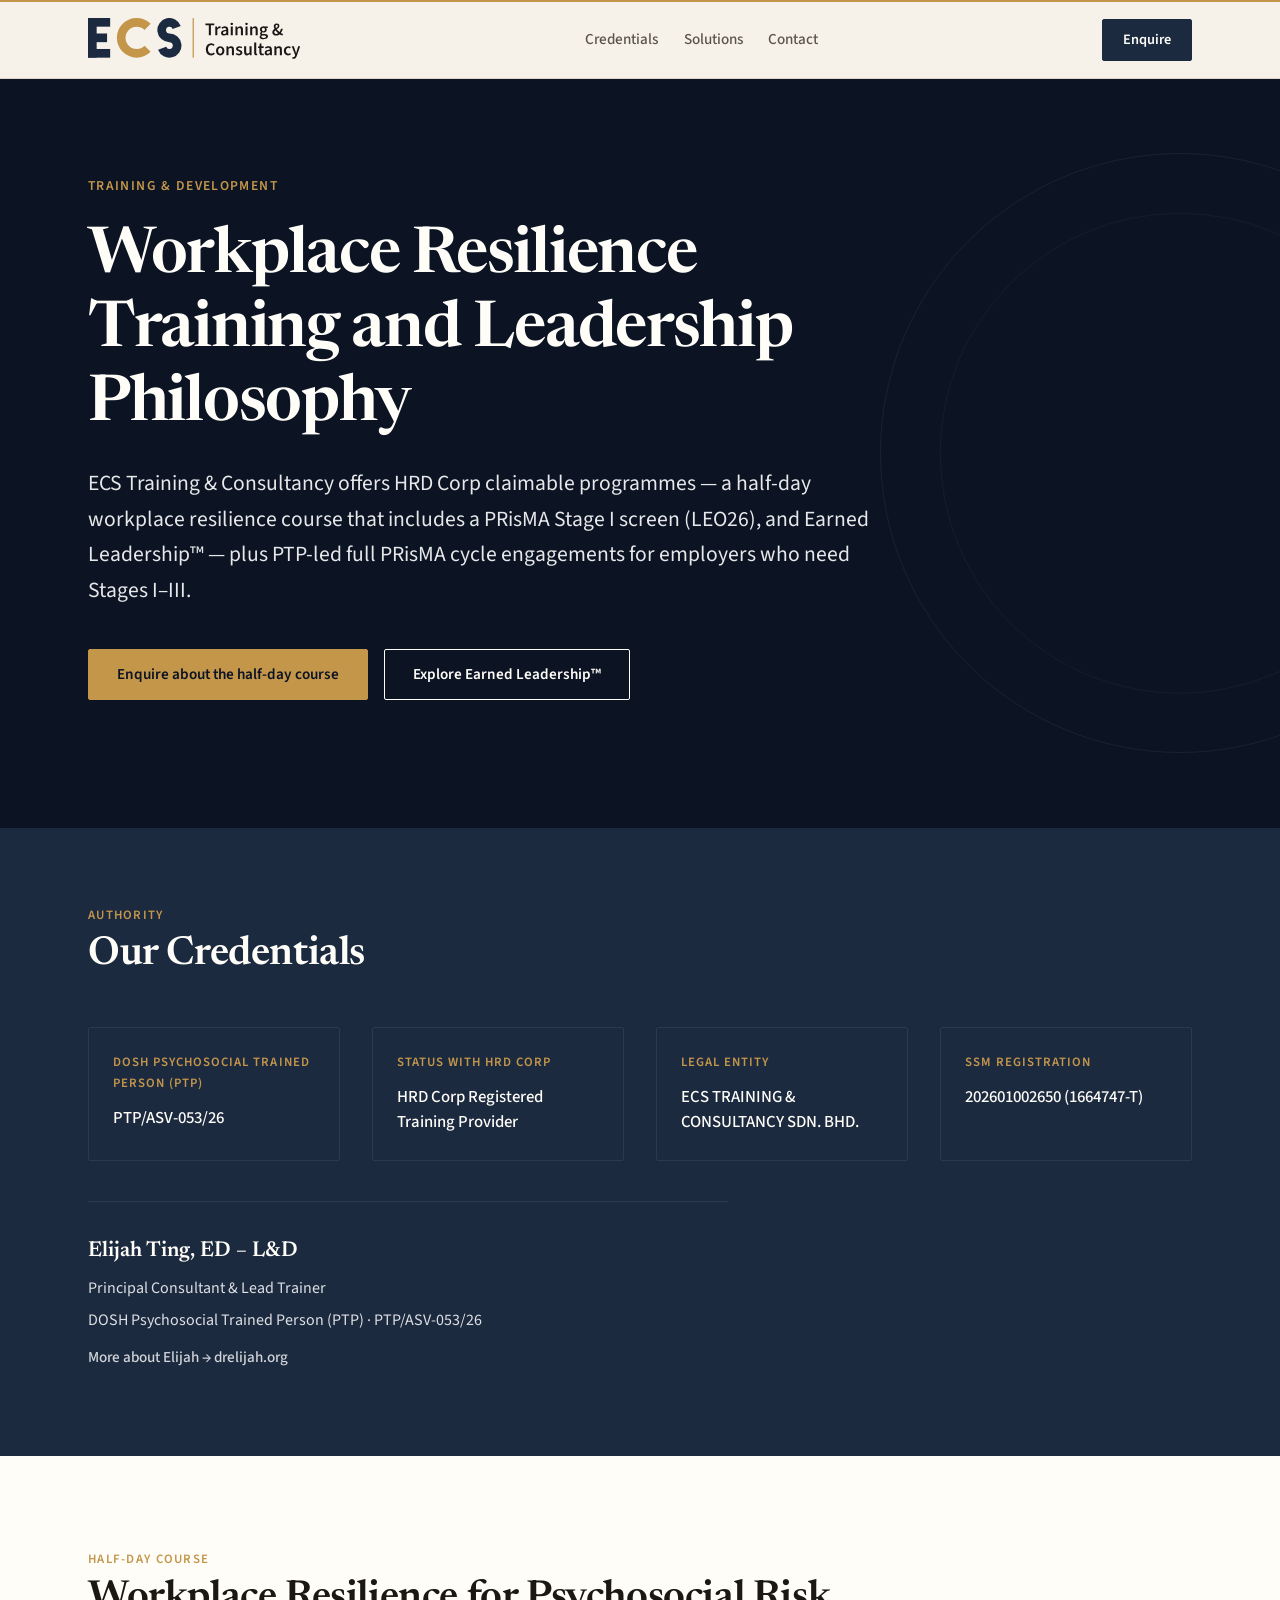
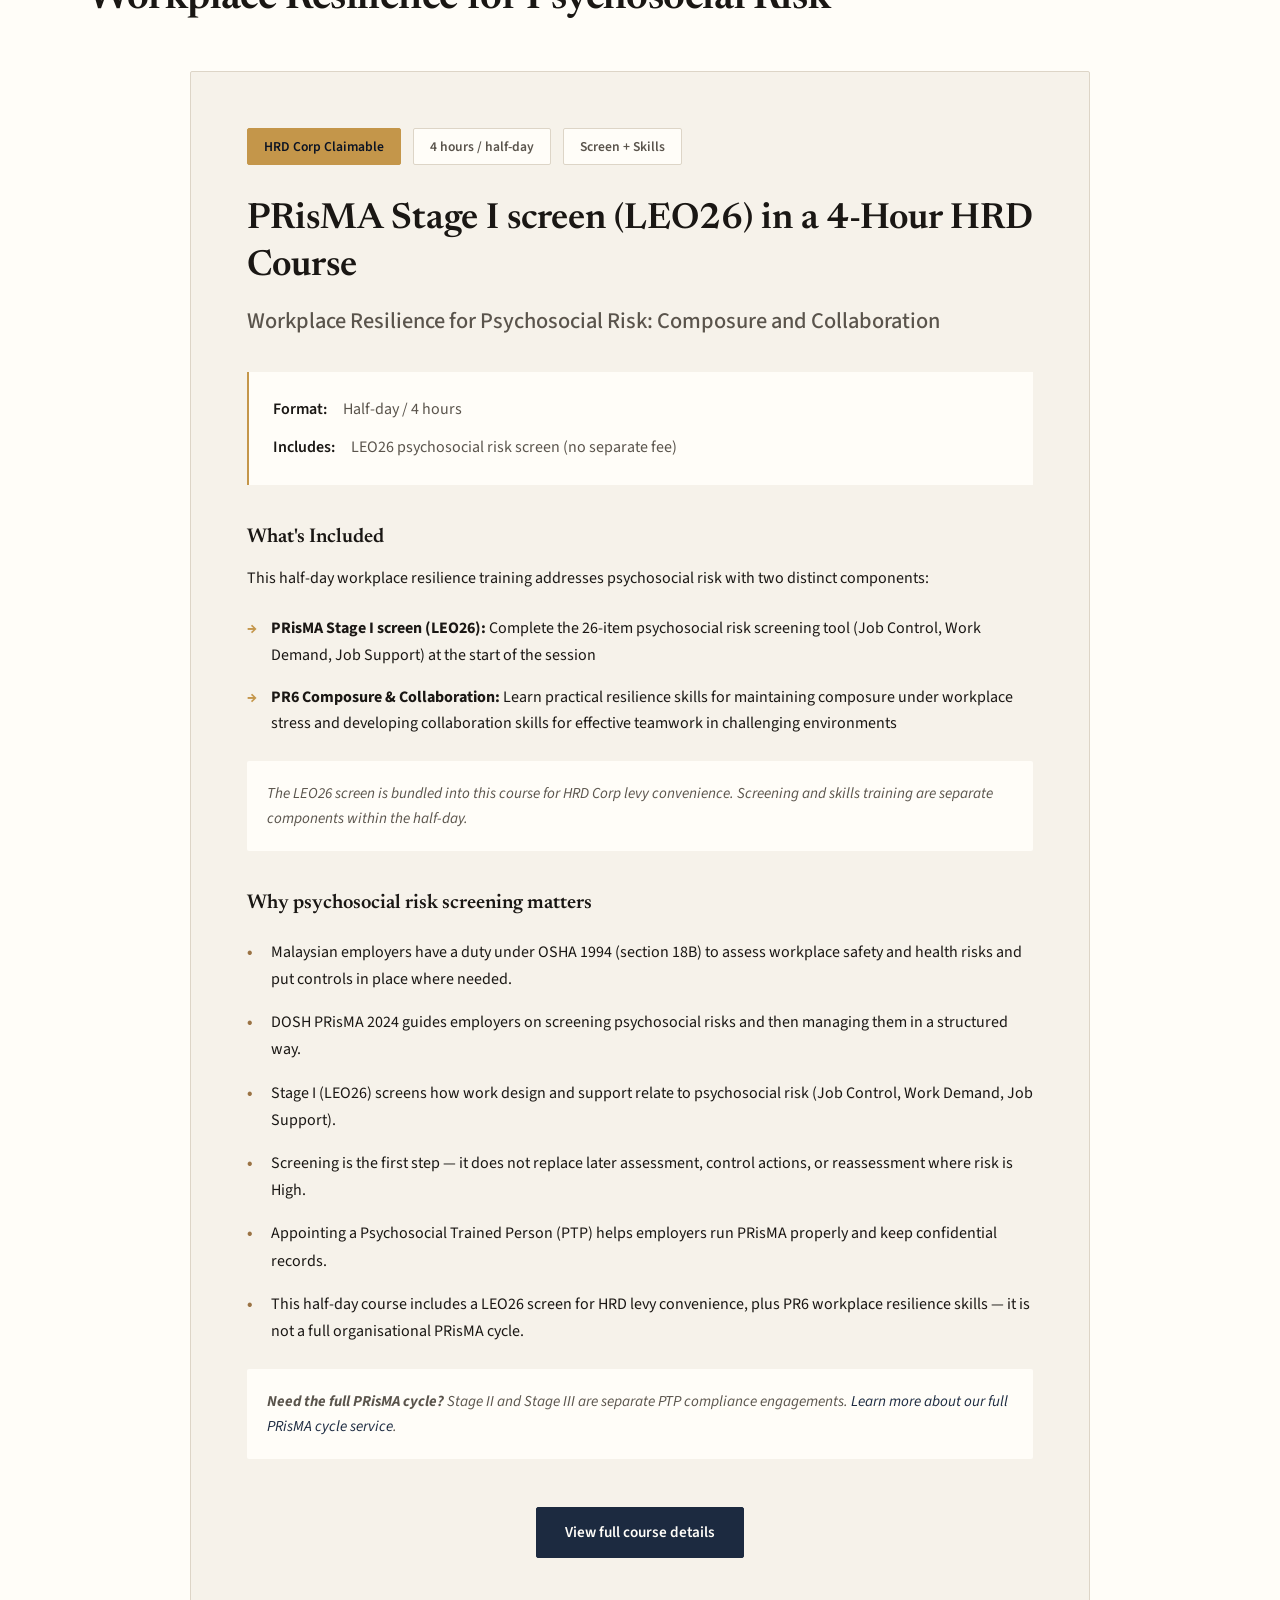
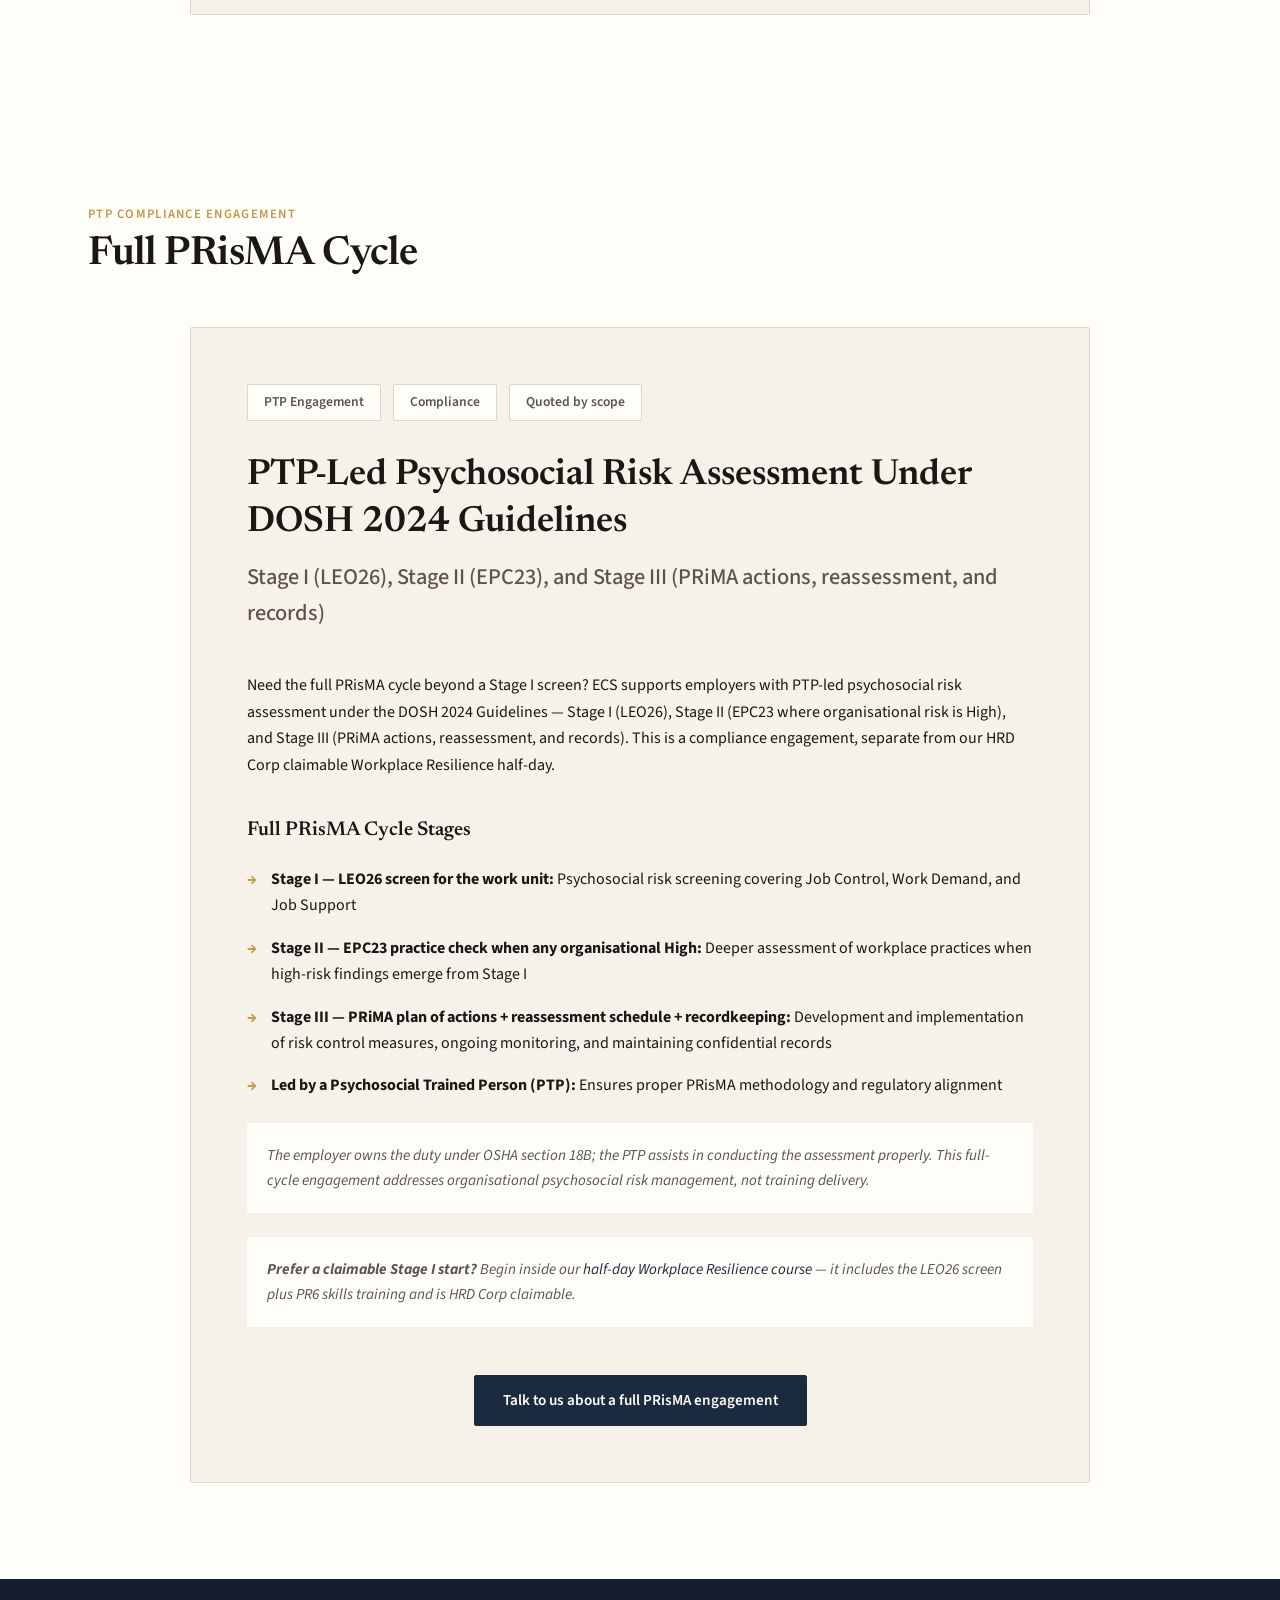
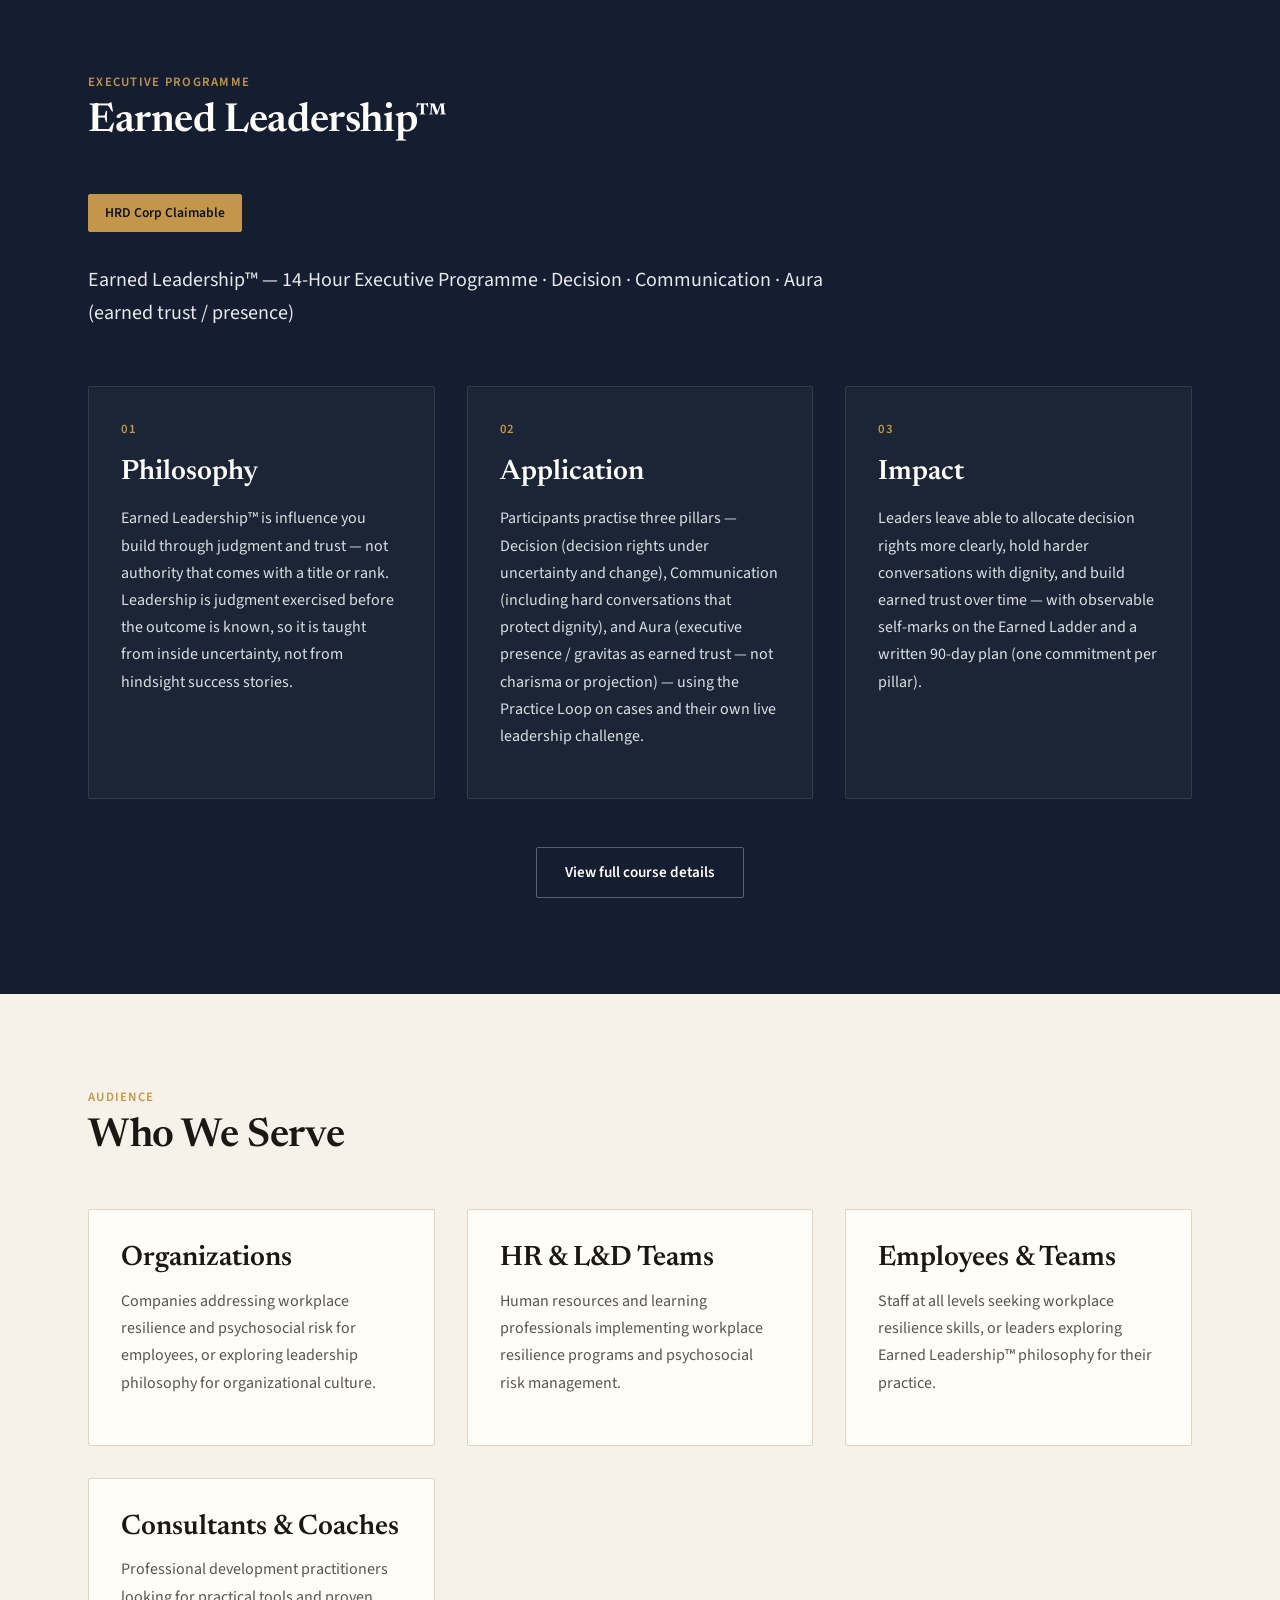
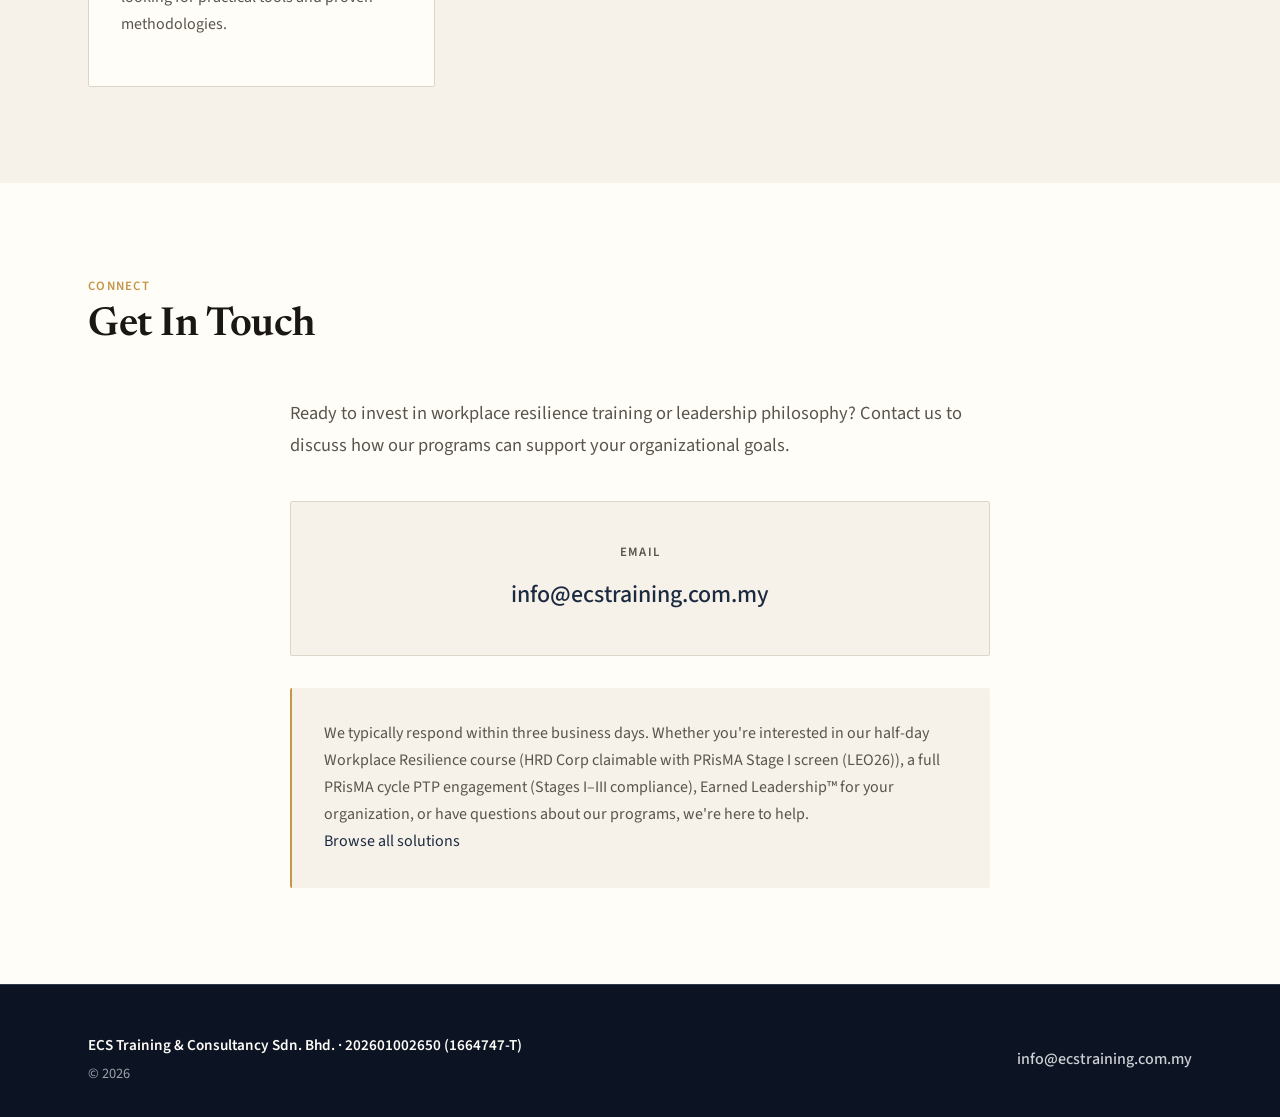
==== commit d15ac2d2: "Link Elijah's practice site from the credentials profile and Person schema. Add the drelijah.org/abo" ====
--- a/index.html
+++ b/index.html
@@ -104,6 +104,12 @@
                     <div class="cred-label">SSM Registration</div>
                     <div class="cred-value">202601002650 (1664747-T)</div>
                 </div>
+            </div>
+            <div class="practitioner">
+                <p class="practitioner-name">Elijah Ting, ED – L&amp;D</p>
+                <p class="practitioner-title">Principal Consultant &amp; Lead Trainer</p>
+                <p class="practitioner-ptp">DOSH Psychosocial Trained Person (PTP) · PTP/ASV-053/26</p>
+                <p class="practitioner-more"><a href="https://drelijah.org/about" target="_blank" rel="noopener">More about Elijah → drelijah.org</a></p>
             </div>
         </div>
     </section>
@@ -328,7 +334,23 @@
                 },
                 "sameAs": [
                     "https://drelijah.org/"
-                ]
+                ],
+                "employee": {
+                    "@id": "https://ecstraining.com.my/#elijah-ting"
+                }
+            },
+            {
+                "@type": "Person",
+                "@id": "https://ecstraining.com.my/#elijah-ting",
+                "name": "Elijah Ting, ED – L&D",
+                "jobTitle": "Principal Consultant & Lead Trainer",
+                "url": "https://drelijah.org",
+                "sameAs": [
+                    "https://drelijah.org/"
+                ],
+                "worksFor": {
+                    "@id": "https://ecstraining.com.my/#organization"
+                }
             },
             {
                 "@type": "WebSite",
--- a/styles.css
+++ b/styles.css
@@ -419,6 +419,44 @@
     line-height: 1.5;
 }
 
+.practitioner {
+    margin-top: 2.5rem;
+    padding-top: 2rem;
+    border-top: 1px solid var(--line-navy);
+    max-width: 40rem;
+}
+
+.practitioner p {
+    margin-bottom: 0.35rem;
+}
+
+.practitioner-name {
+    font-family: 'Newsreader', Georgia, serif;
+    font-size: 1.35rem;
+    font-weight: 600;
+    color: var(--paper-bright);
+}
+
+.practitioner-title,
+.practitioner-ptp {
+    color: rgba(255, 255, 255, 0.85);
+}
+
+.practitioner-more {
+    margin-top: 0.75rem;
+    margin-bottom: 0;
+    font-size: 0.95rem;
+}
+
+.practitioner a {
+    color: rgba(255, 255, 255, 0.8);
+    font-weight: 500;
+}
+
+.practitioner a:hover {
+    color: var(--gold);
+}
+
 /* Program Section */
 .program-section {
     padding: clamp(4rem, 10vw, 6rem) 0;
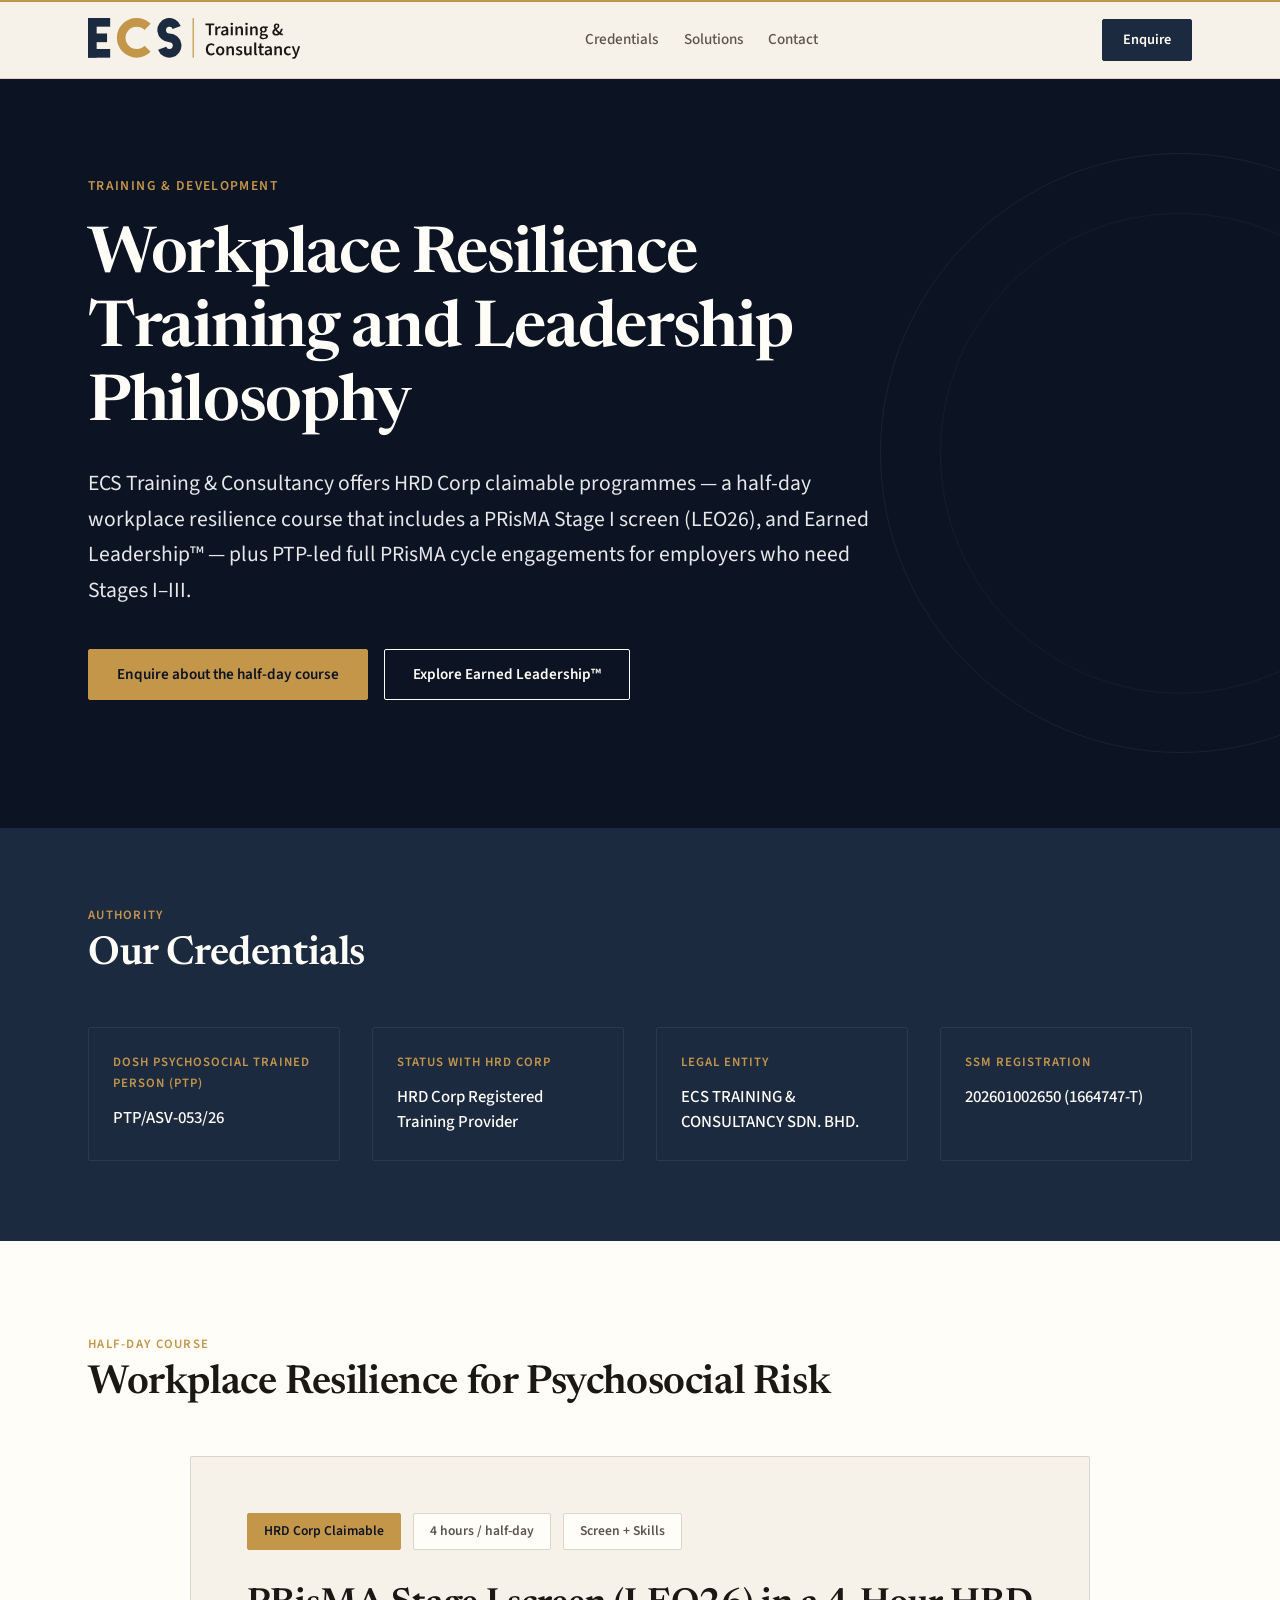
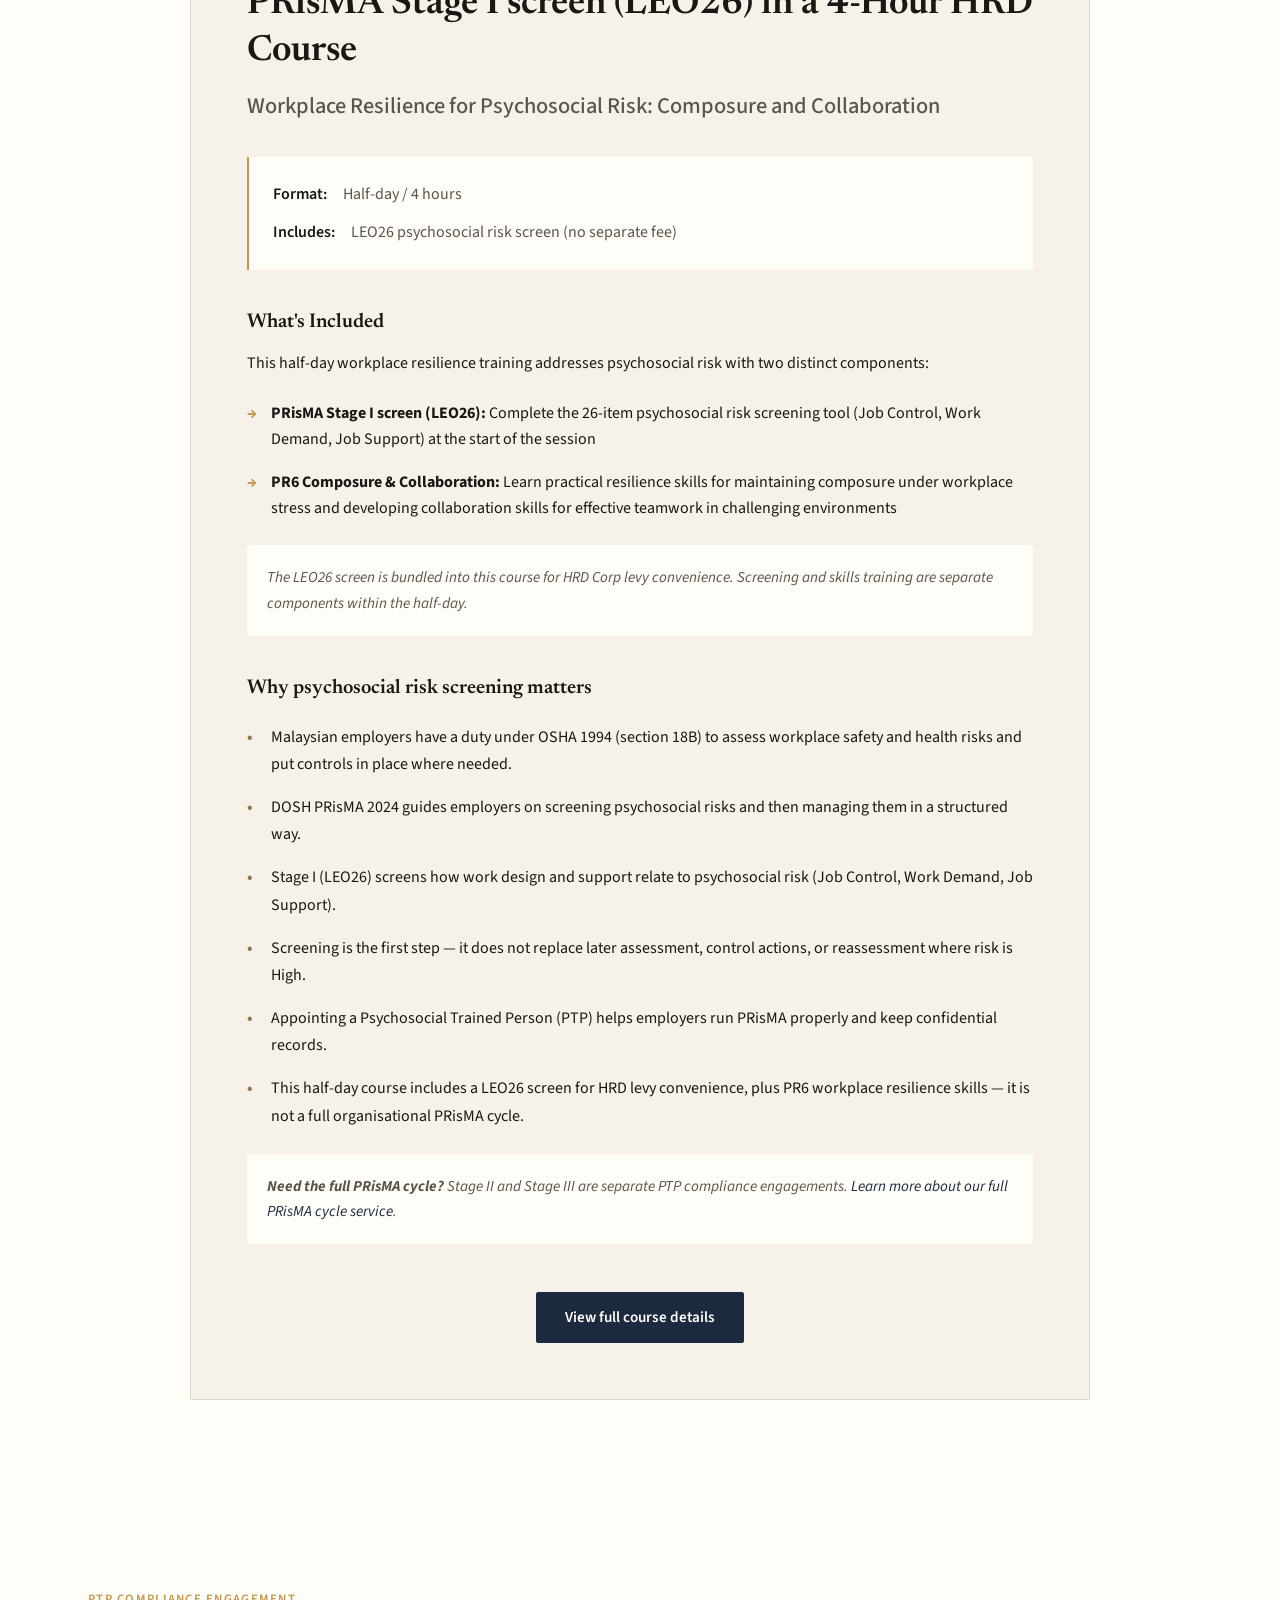
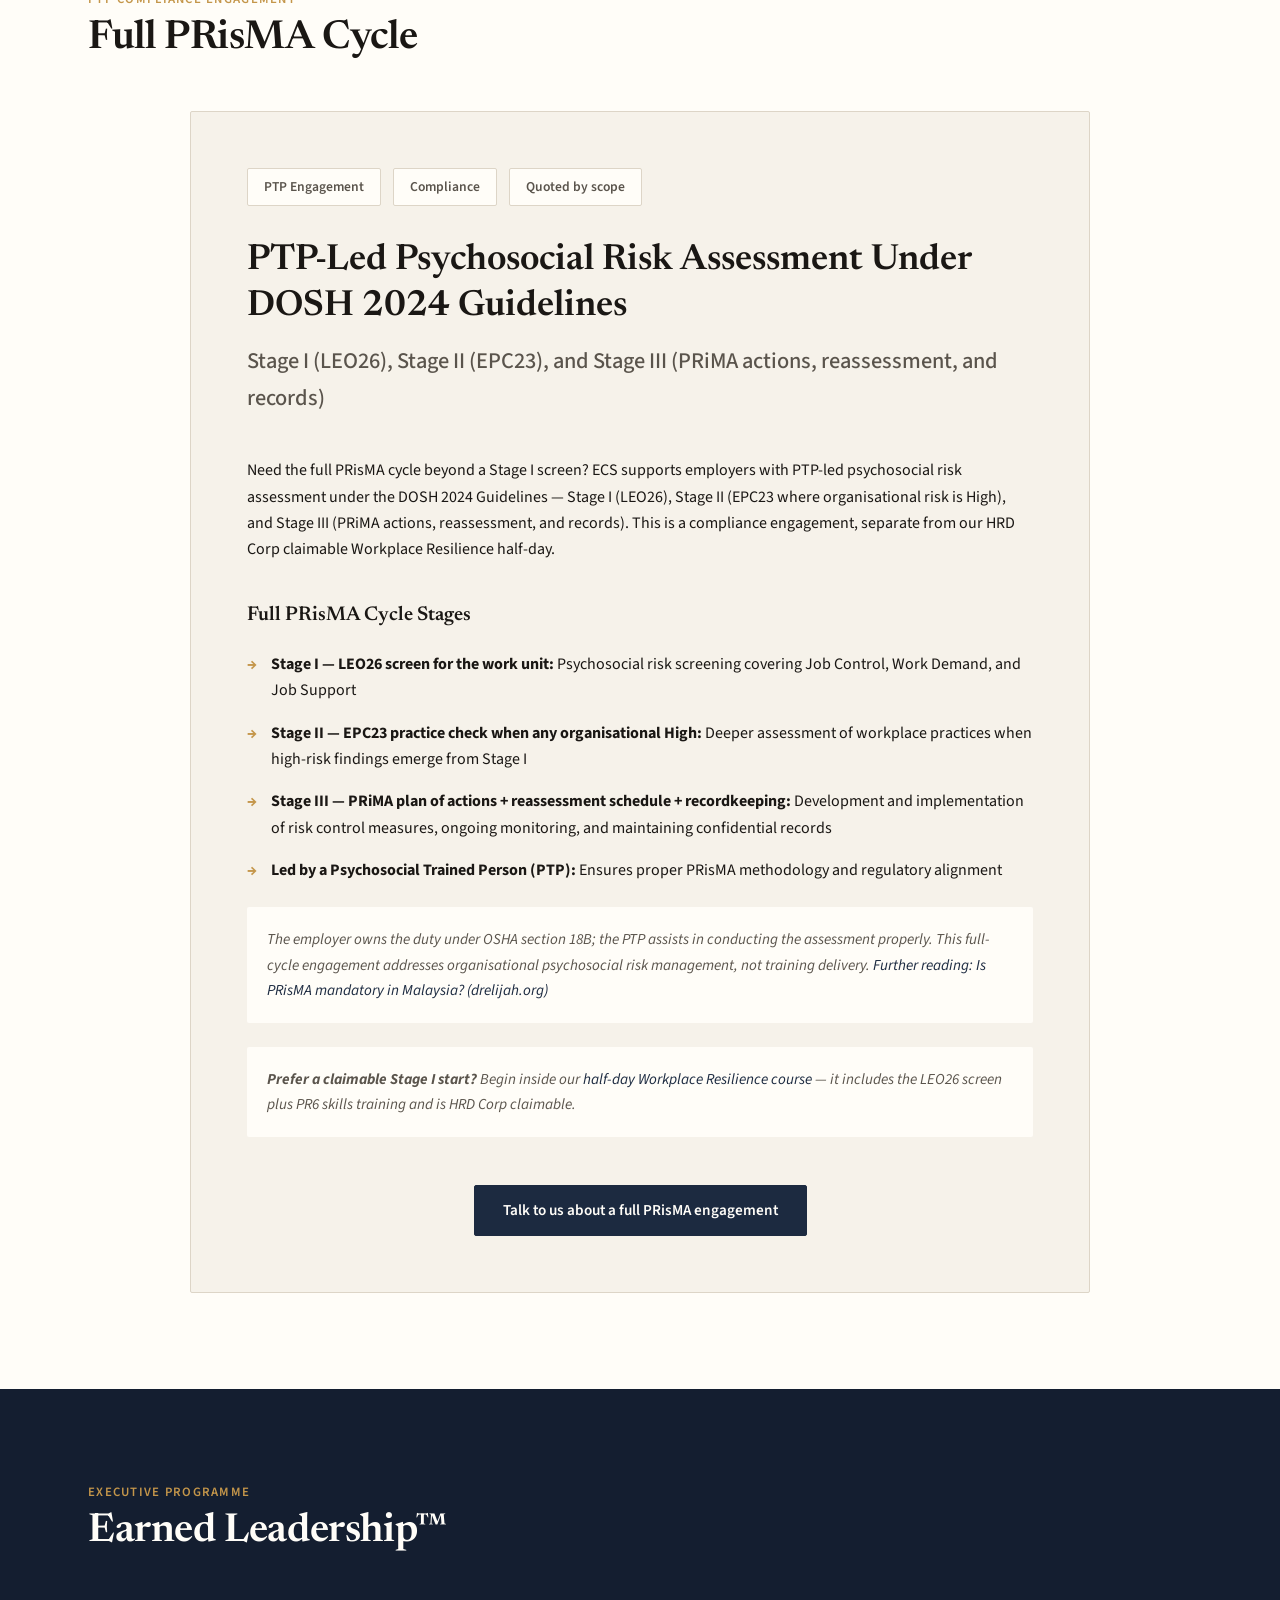
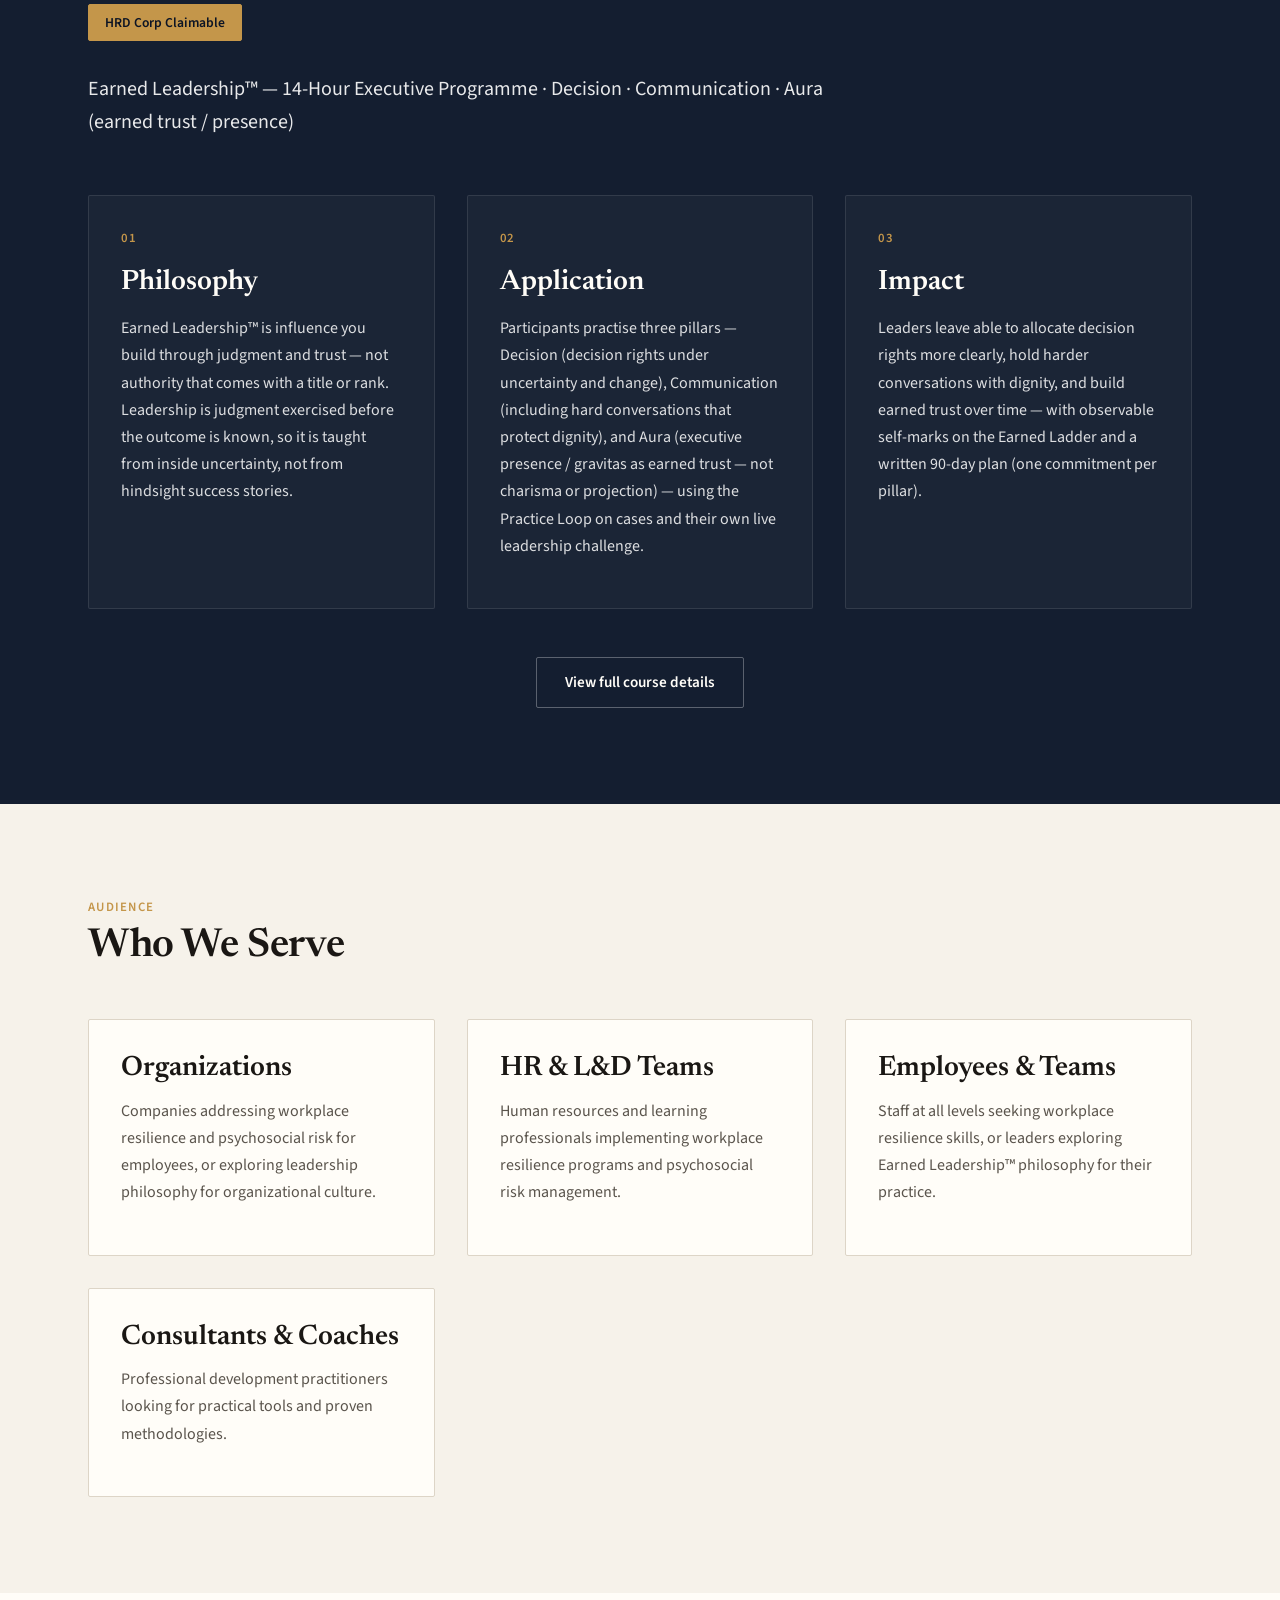
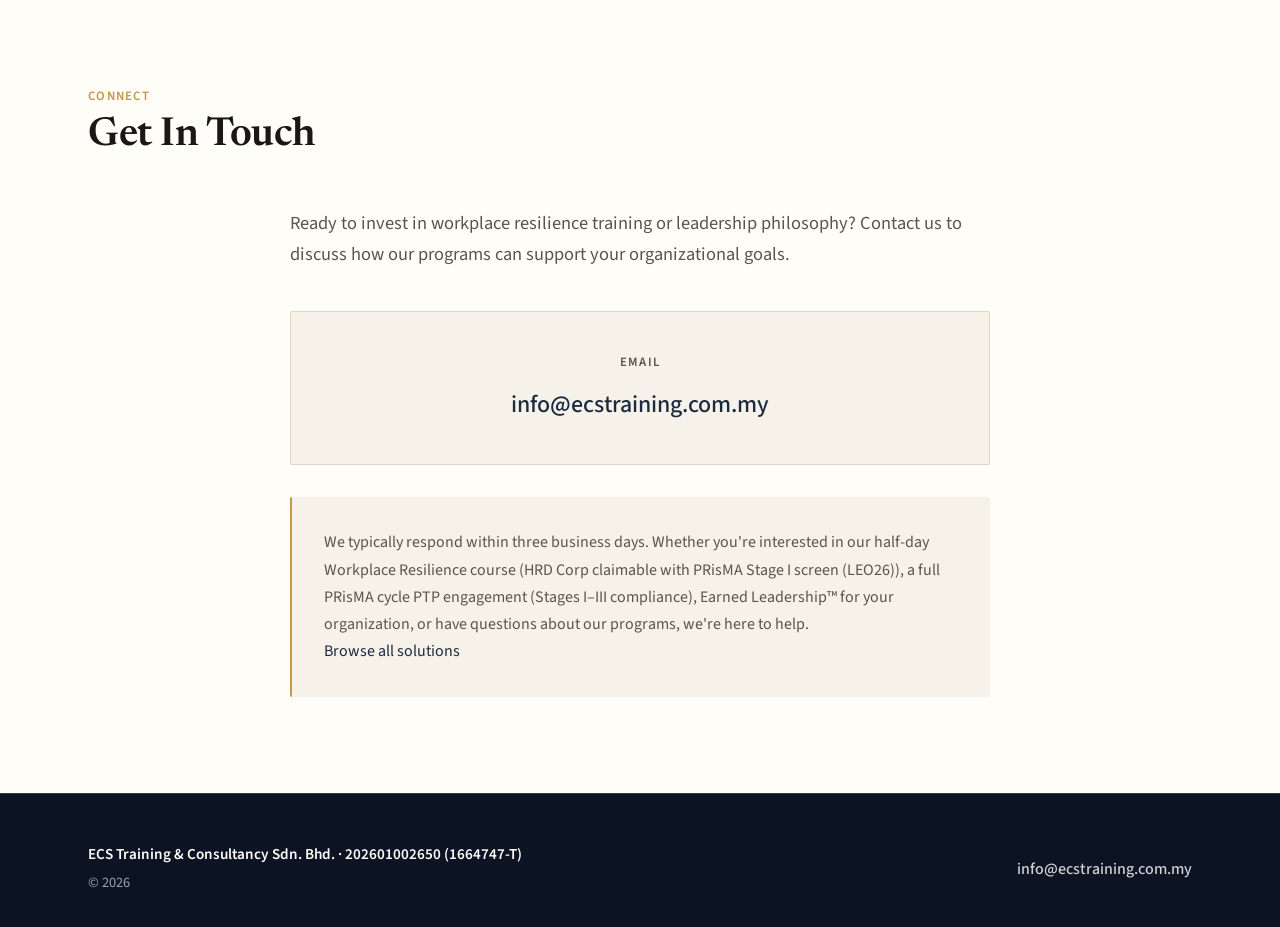
==== commit 8be53baf: "Replace the credentials profile with two PRisMA further-reading links. Remove the visible practition" ====
--- a/index.html
+++ b/index.html
@@ -104,12 +104,6 @@
                     <div class="cred-label">SSM Registration</div>
                     <div class="cred-value">202601002650 (1664747-T)</div>
                 </div>
-            </div>
-            <div class="practitioner">
-                <p class="practitioner-name">Elijah Ting, ED – L&amp;D</p>
-                <p class="practitioner-title">Principal Consultant &amp; Lead Trainer</p>
-                <p class="practitioner-ptp">DOSH Psychosocial Trained Person (PTP) · PTP/ASV-053/26</p>
-                <p class="practitioner-more"><a href="https://drelijah.org/about" target="_blank" rel="noopener">More about Elijah → drelijah.org</a></p>
             </div>
         </div>
     </section>
@@ -201,7 +195,7 @@
                         <li><strong>Led by a Psychosocial Trained Person (PTP):</strong> Ensures proper PRisMA methodology and regulatory alignment</li>
                     </ul>
                     
-                    <p class="dossier-note"><em>The employer owns the duty under OSHA section 18B; the PTP assists in conducting the assessment properly. This full-cycle engagement addresses organisational psychosocial risk management, not training delivery.</em></p>
+                    <p class="dossier-note"><em>The employer owns the duty under OSHA section 18B; the PTP assists in conducting the assessment properly. This full-cycle engagement addresses organisational psychosocial risk management, not training delivery.</em> <a href="https://drelijah.org/is-prisma-mandatory-malaysia" target="_blank" rel="noopener">Further reading: Is PRisMA mandatory in Malaysia? (drelijah.org)</a></p>
                     
                     <p class="dossier-note"><strong>Prefer a claimable Stage I start?</strong> Begin inside our <a href="/courses/workplace-resilience-leo26/">half-day Workplace Resilience course</a> — it includes the LEO26 screen plus PR6 skills training and is HRD Corp claimable.</p>
                 </div>
--- a/styles.css
+++ b/styles.css
@@ -419,44 +419,6 @@
     line-height: 1.5;
 }
 
-.practitioner {
-    margin-top: 2.5rem;
-    padding-top: 2rem;
-    border-top: 1px solid var(--line-navy);
-    max-width: 40rem;
-}
-
-.practitioner p {
-    margin-bottom: 0.35rem;
-}
-
-.practitioner-name {
-    font-family: 'Newsreader', Georgia, serif;
-    font-size: 1.35rem;
-    font-weight: 600;
-    color: var(--paper-bright);
-}
-
-.practitioner-title,
-.practitioner-ptp {
-    color: rgba(255, 255, 255, 0.85);
-}
-
-.practitioner-more {
-    margin-top: 0.75rem;
-    margin-bottom: 0;
-    font-size: 0.95rem;
-}
-
-.practitioner a {
-    color: rgba(255, 255, 255, 0.8);
-    font-weight: 500;
-}
-
-.practitioner a:hover {
-    color: var(--gold);
-}
-
 /* Program Section */
 .program-section {
     padding: clamp(4rem, 10vw, 6rem) 0;
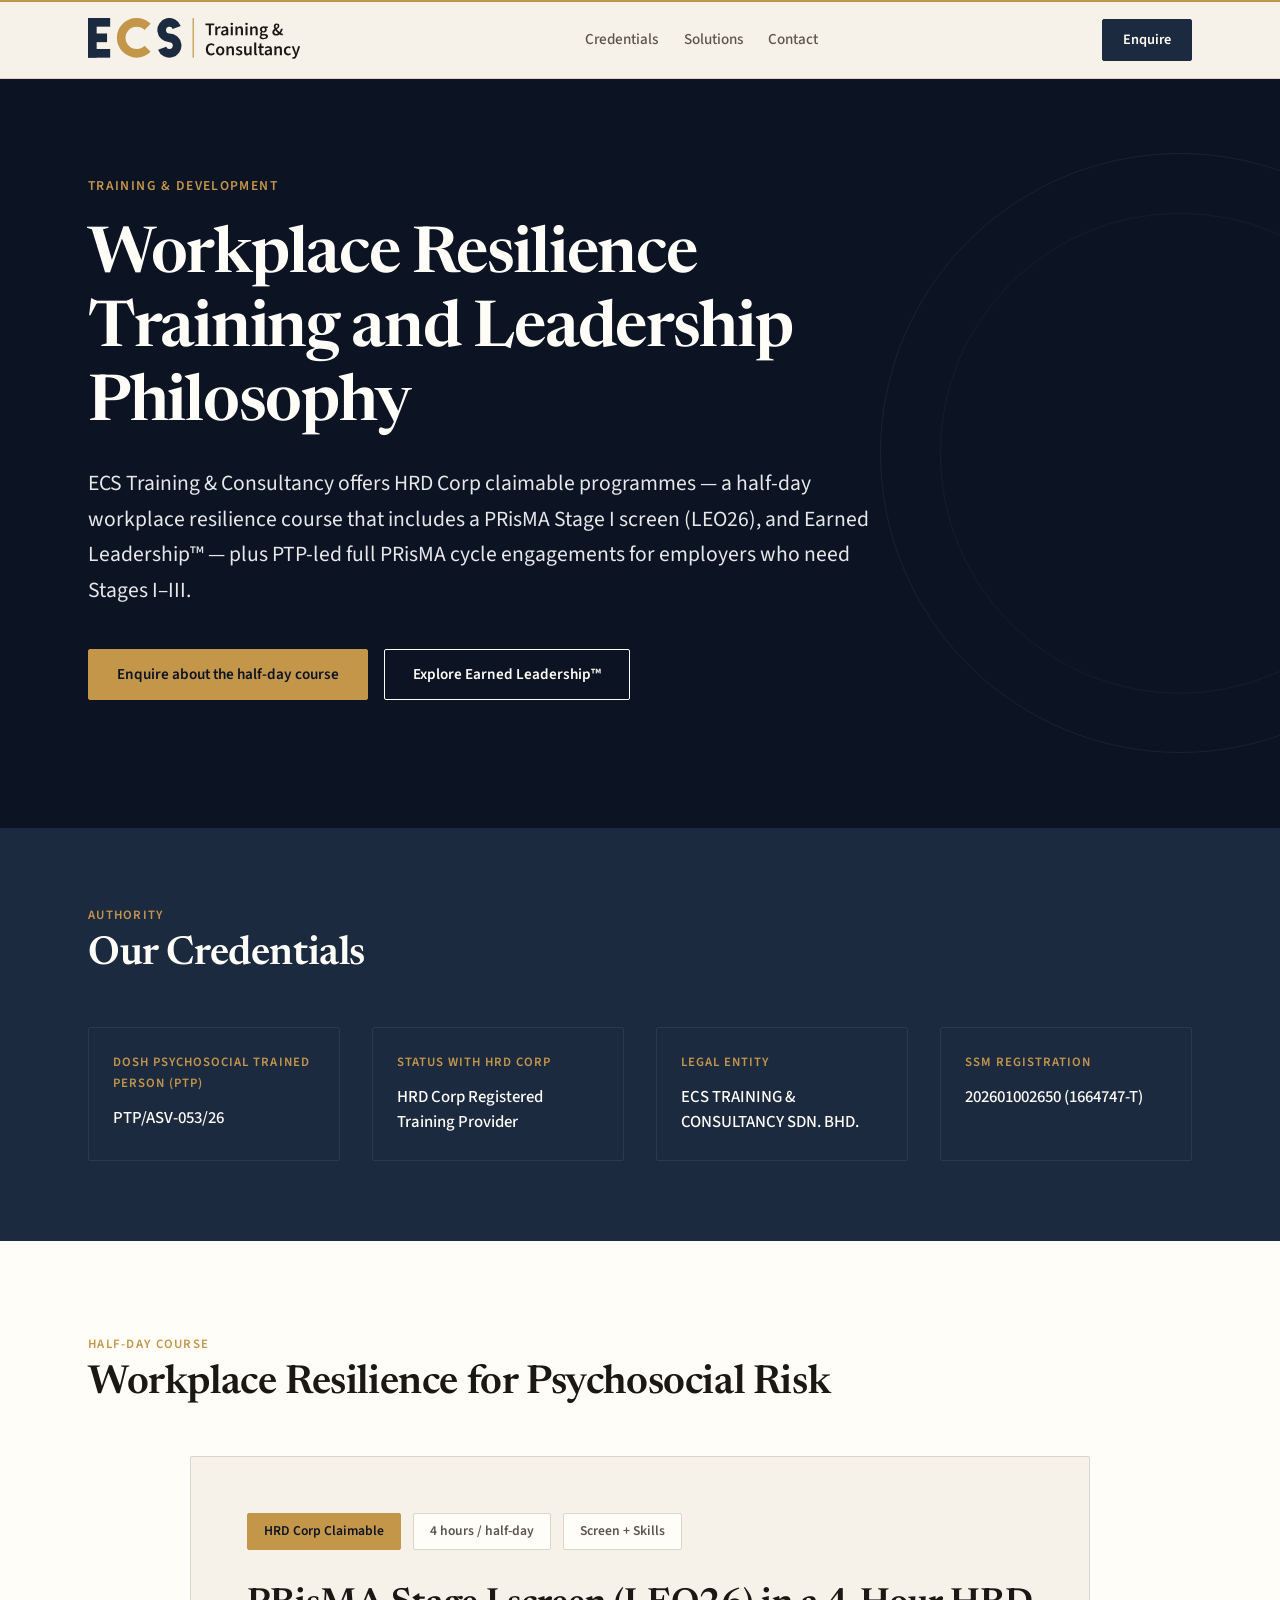
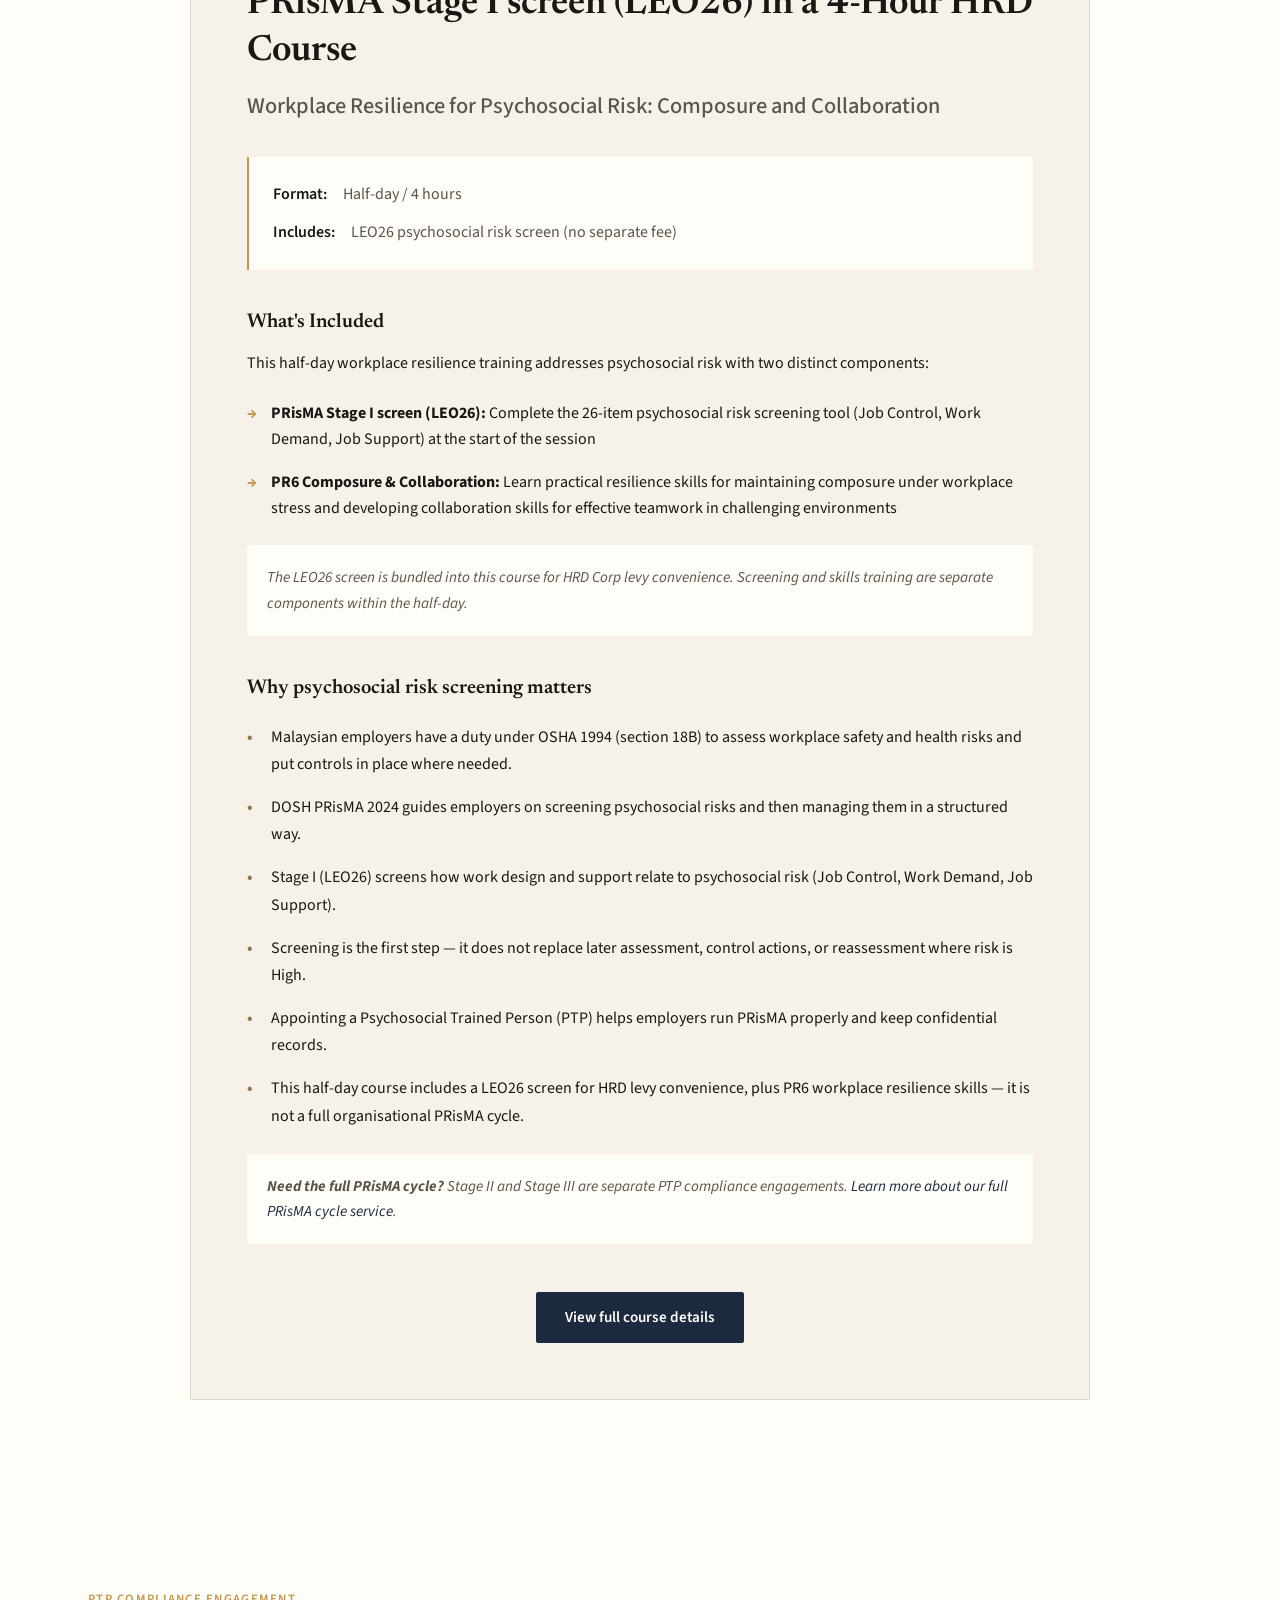
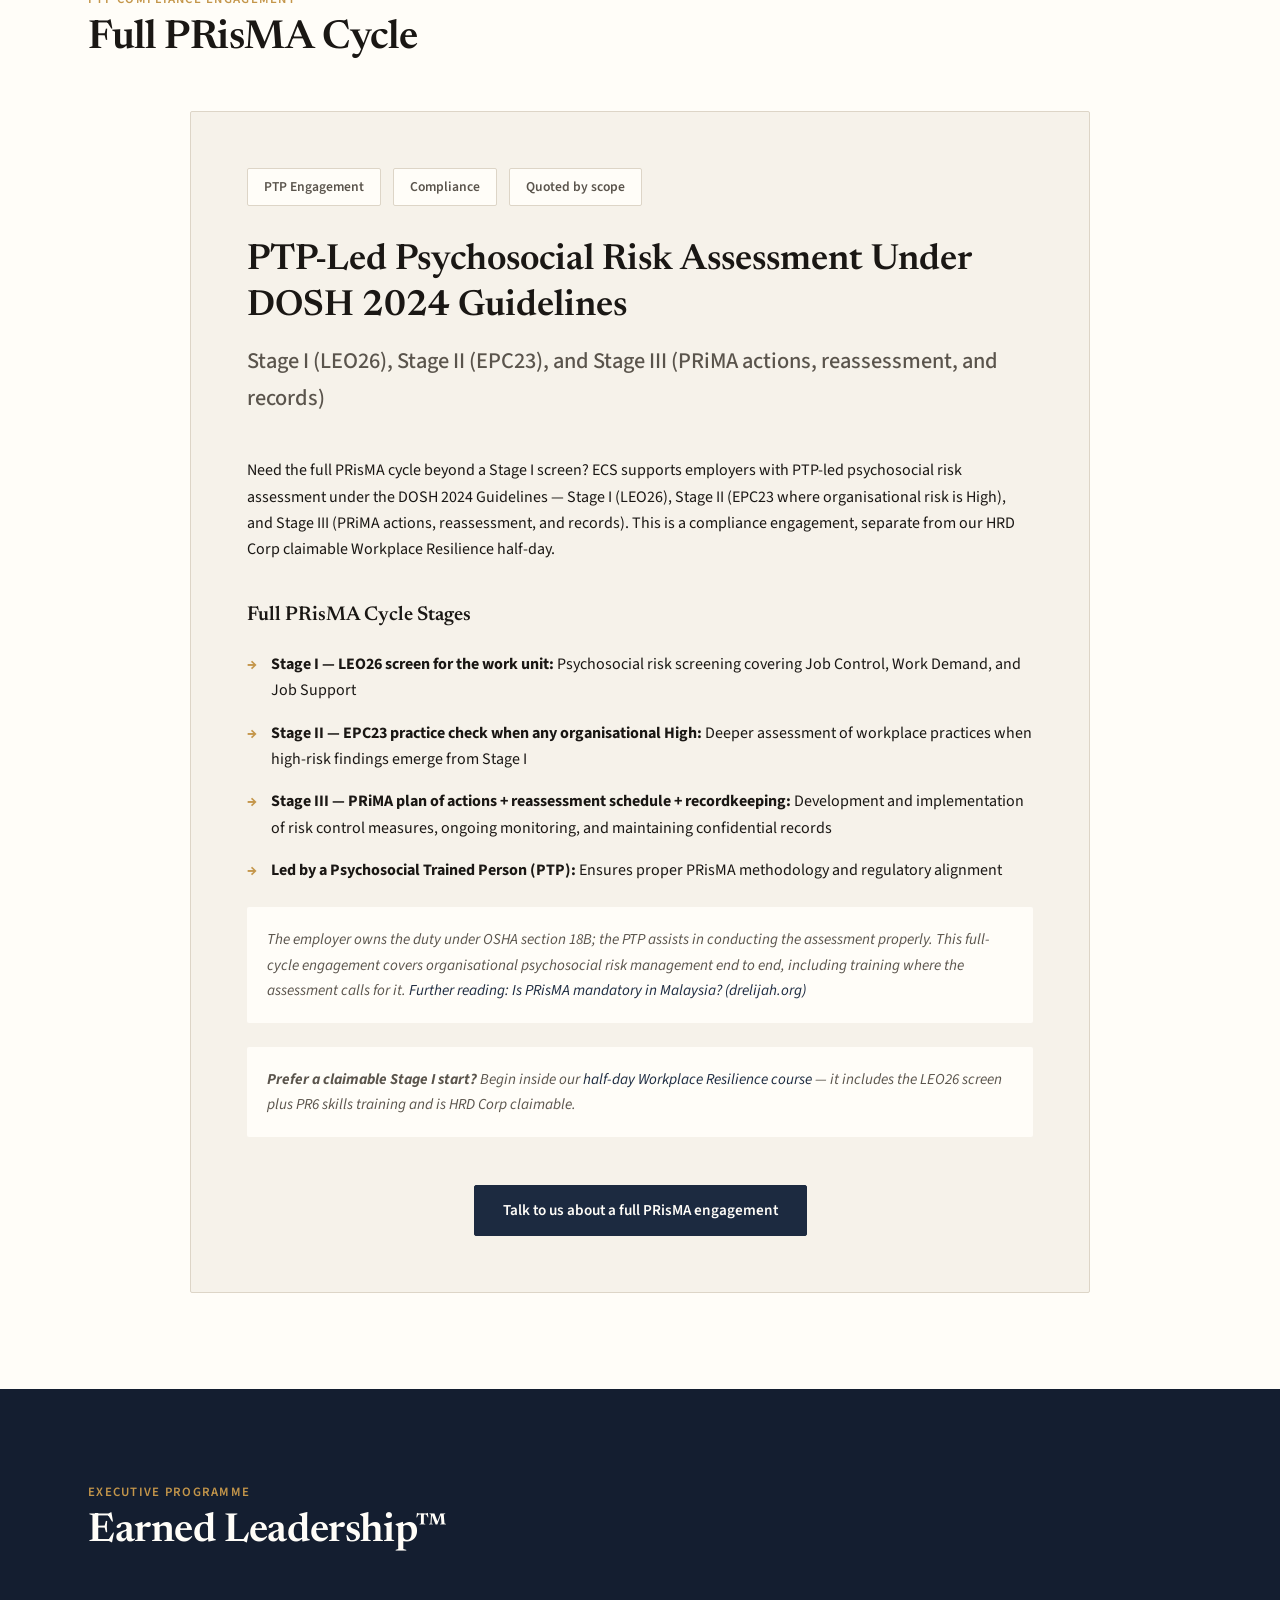
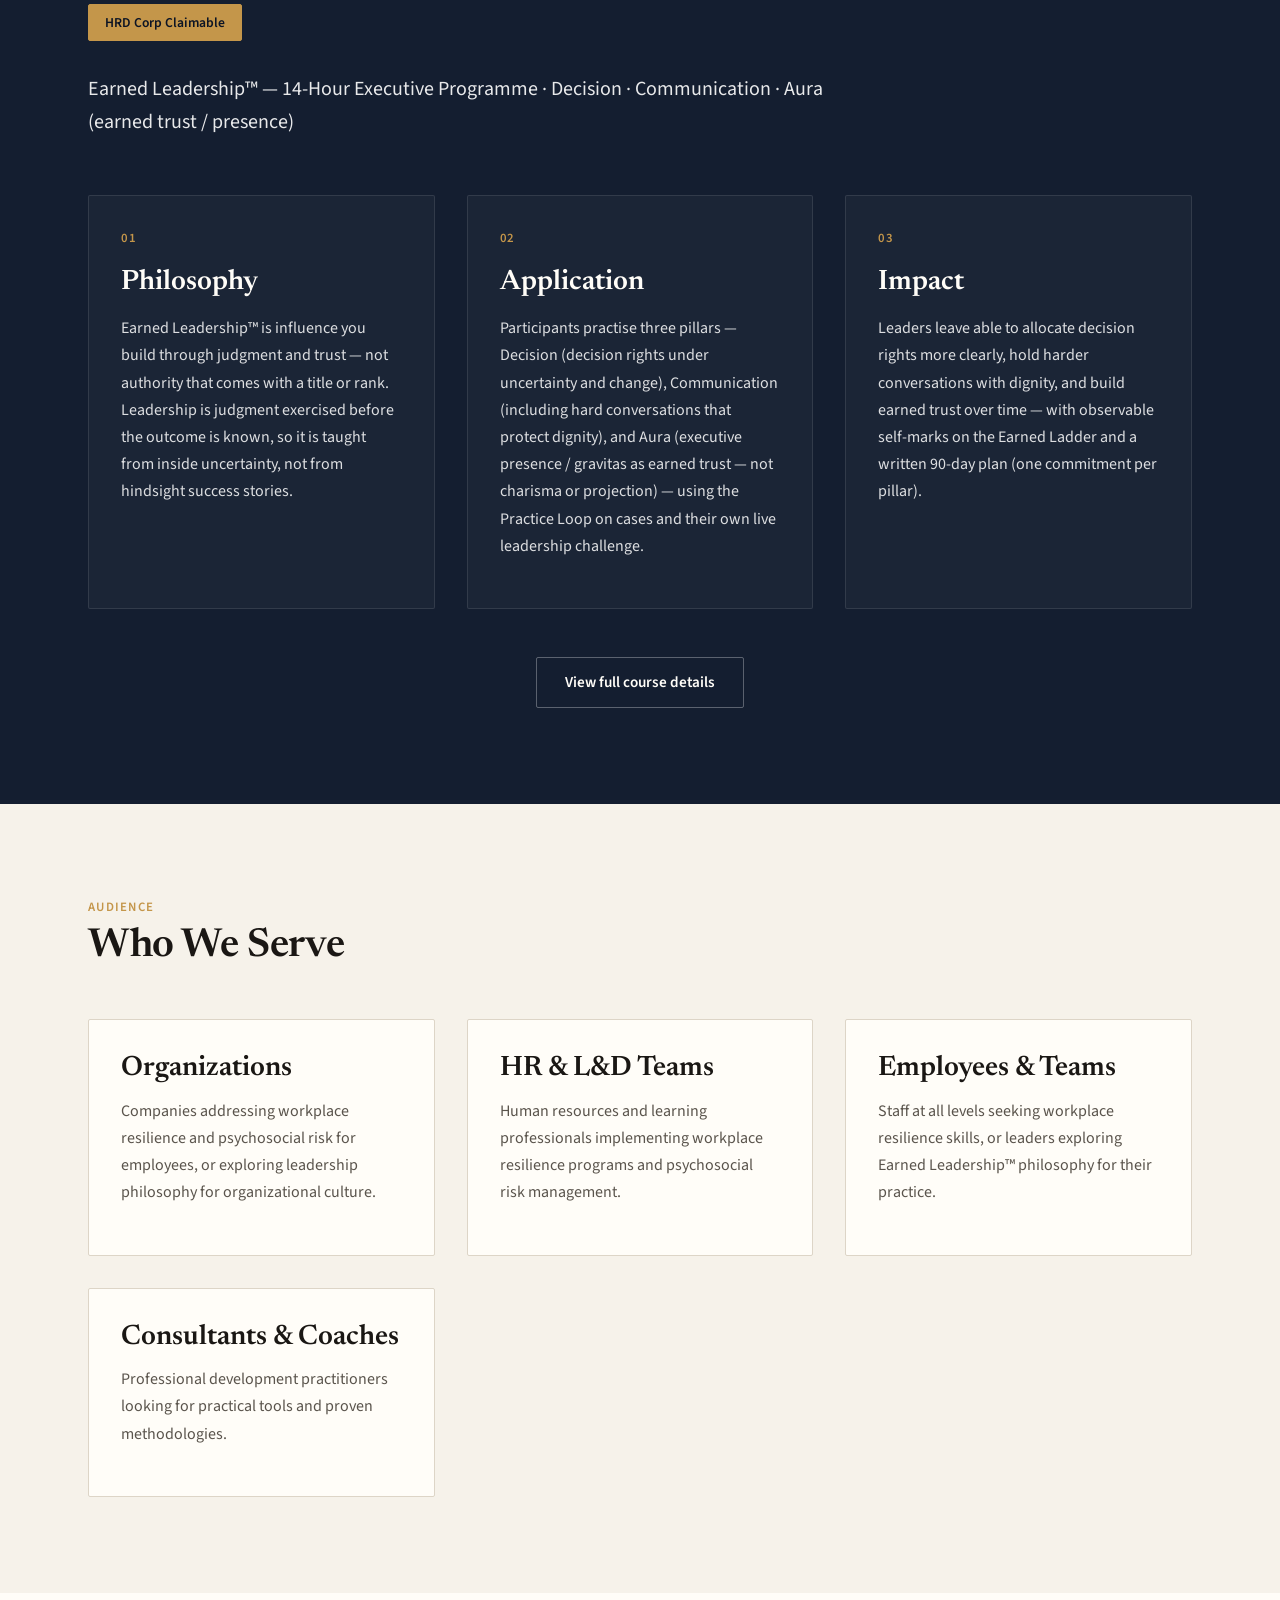
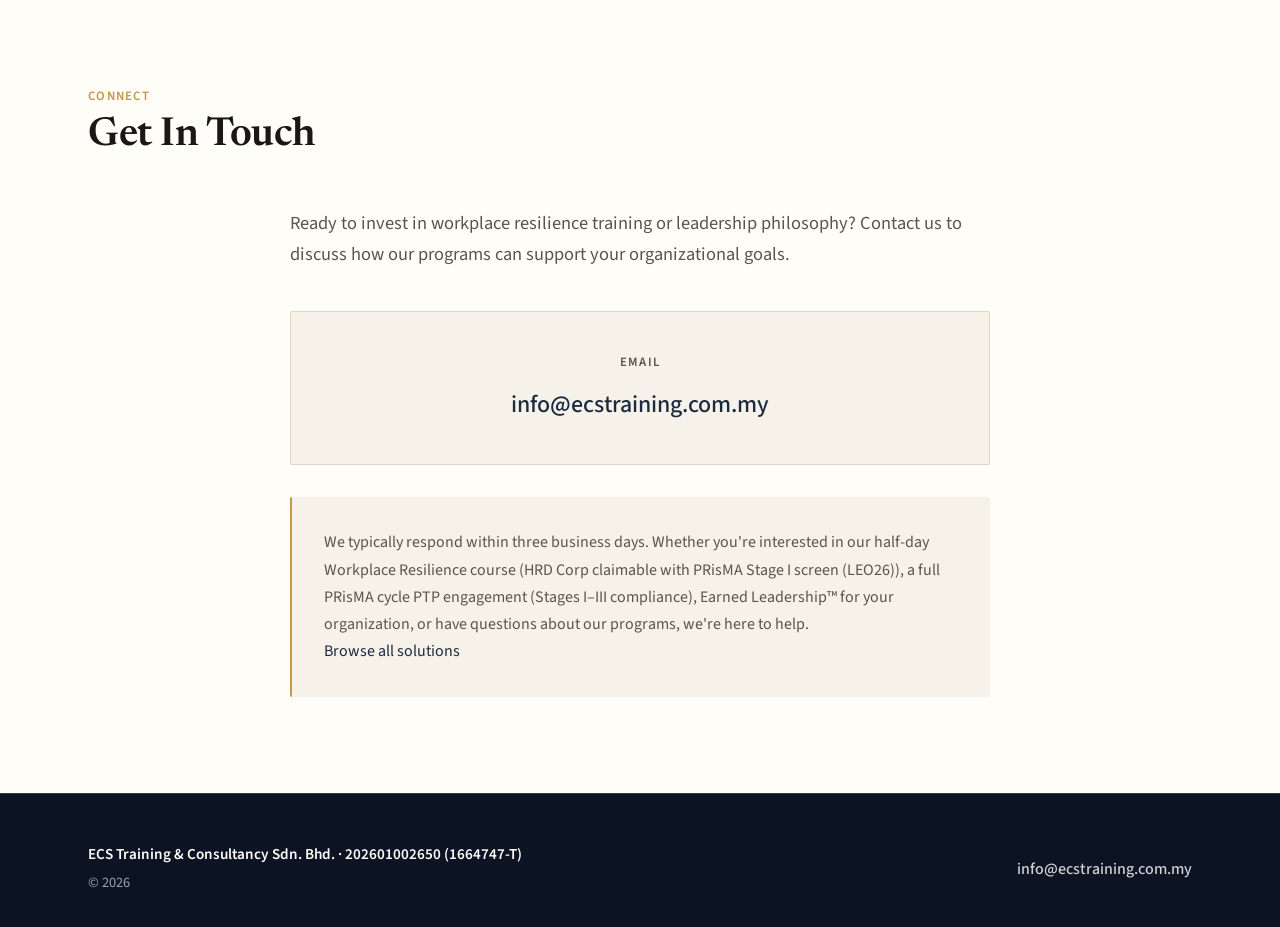
==== commit dee49c98: "Correct Full PRisMA Cycle note to include training where needed The dossier note said the full-cycle" ====
--- a/index.html
+++ b/index.html
@@ -195,7 +195,7 @@
                         <li><strong>Led by a Psychosocial Trained Person (PTP):</strong> Ensures proper PRisMA methodology and regulatory alignment</li>
                     </ul>
                     
-                    <p class="dossier-note"><em>The employer owns the duty under OSHA section 18B; the PTP assists in conducting the assessment properly. This full-cycle engagement addresses organisational psychosocial risk management, not training delivery.</em> <a href="https://drelijah.org/is-prisma-mandatory-malaysia" target="_blank" rel="noopener">Further reading: Is PRisMA mandatory in Malaysia? (drelijah.org)</a></p>
+                    <p class="dossier-note"><em>The employer owns the duty under OSHA section 18B; the PTP assists in conducting the assessment properly. This full-cycle engagement covers organisational psychosocial risk management end to end, including training where the assessment calls for it.</em> <a href="https://drelijah.org/is-prisma-mandatory-malaysia" target="_blank" rel="noopener">Further reading: Is PRisMA mandatory in Malaysia? (drelijah.org)</a></p>
                     
                     <p class="dossier-note"><strong>Prefer a claimable Stage I start?</strong> Begin inside our <a href="/courses/workplace-resilience-leo26/">half-day Workplace Resilience course</a> — it includes the LEO26 screen plus PR6 skills training and is HRD Corp claimable.</p>
                 </div>
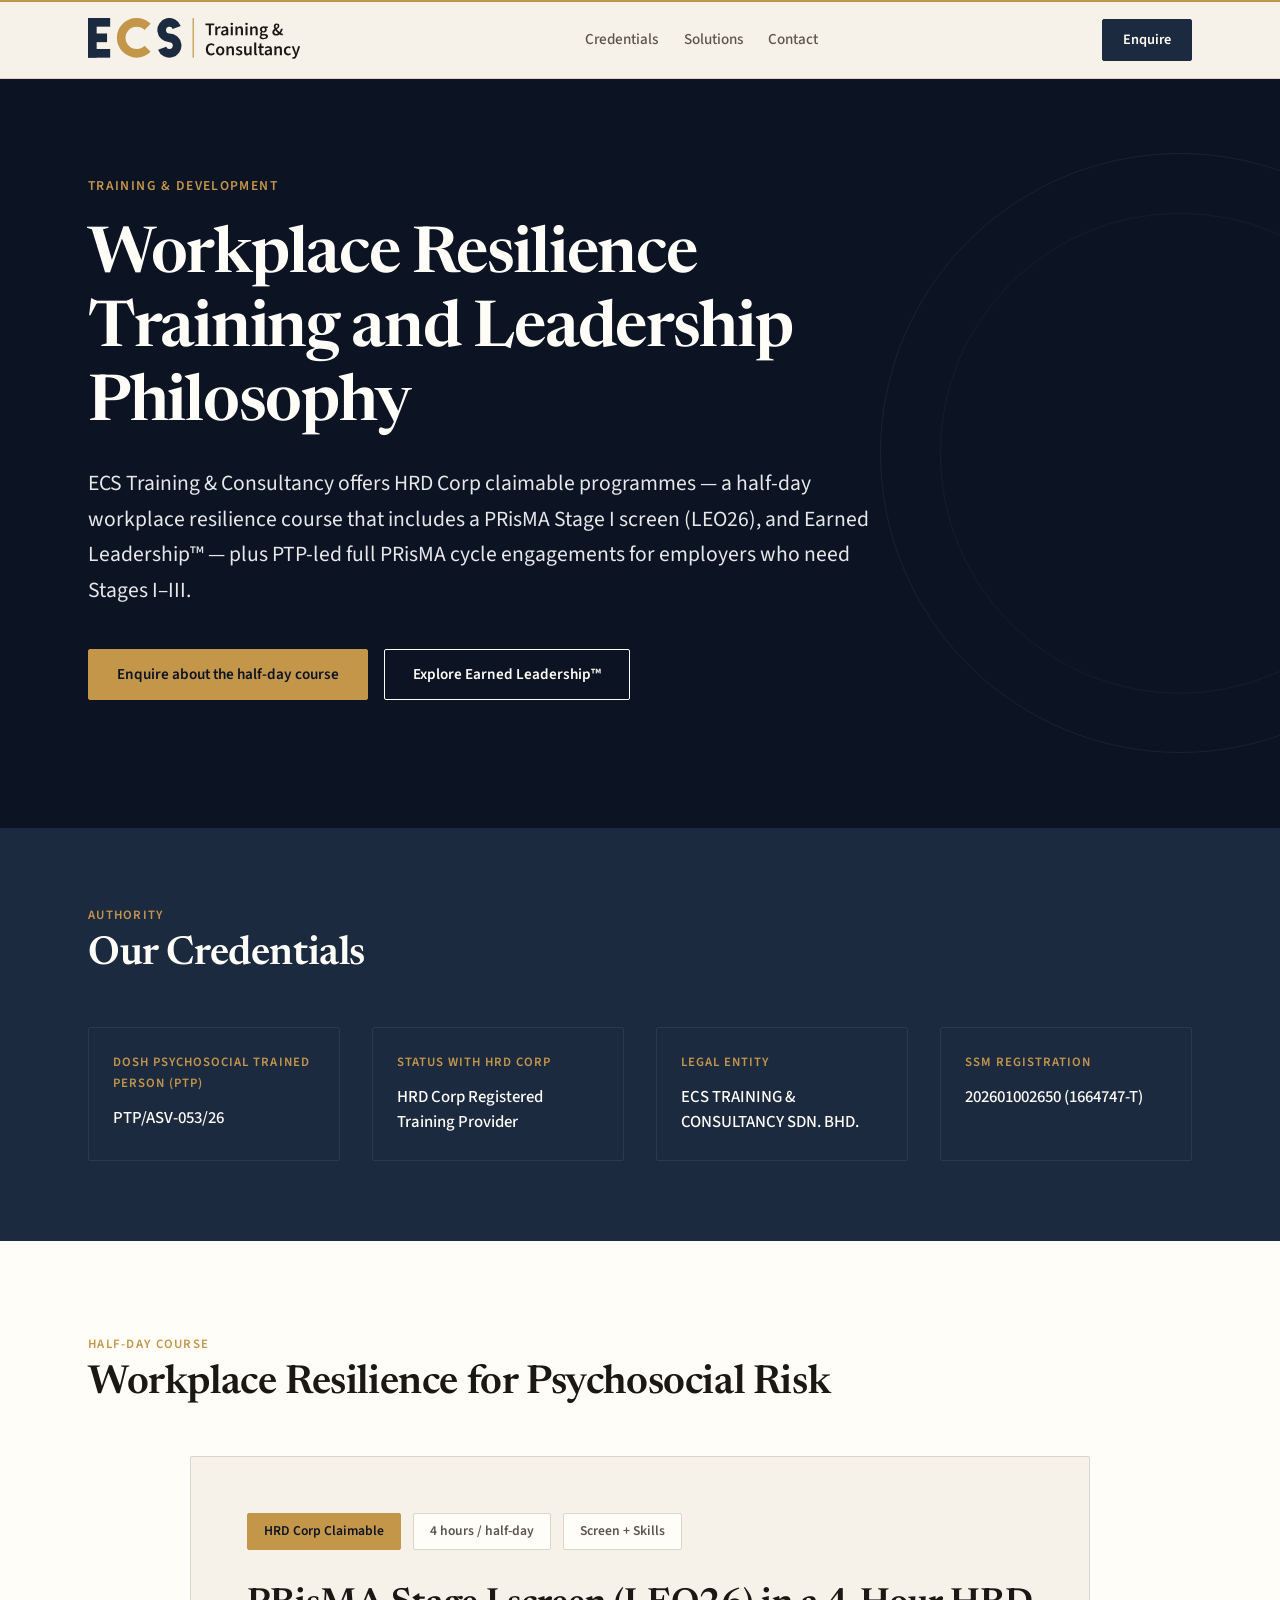
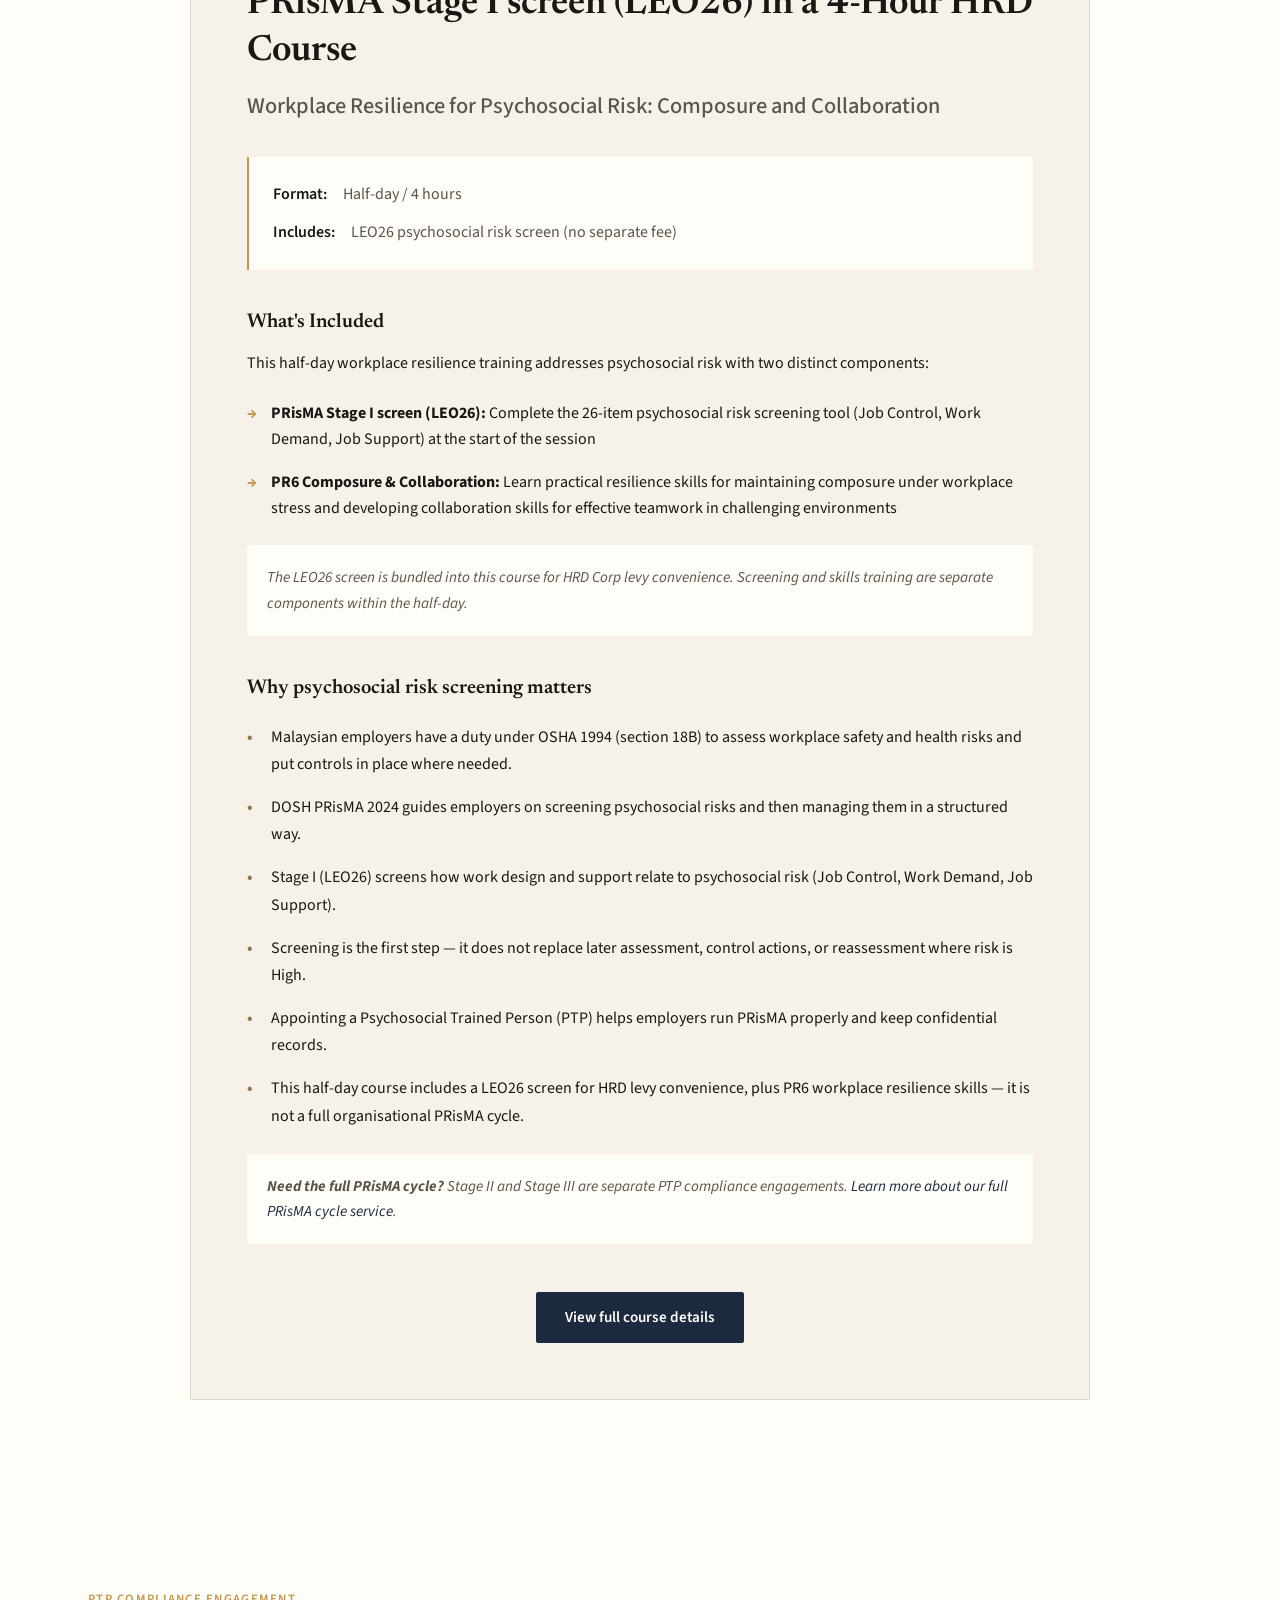
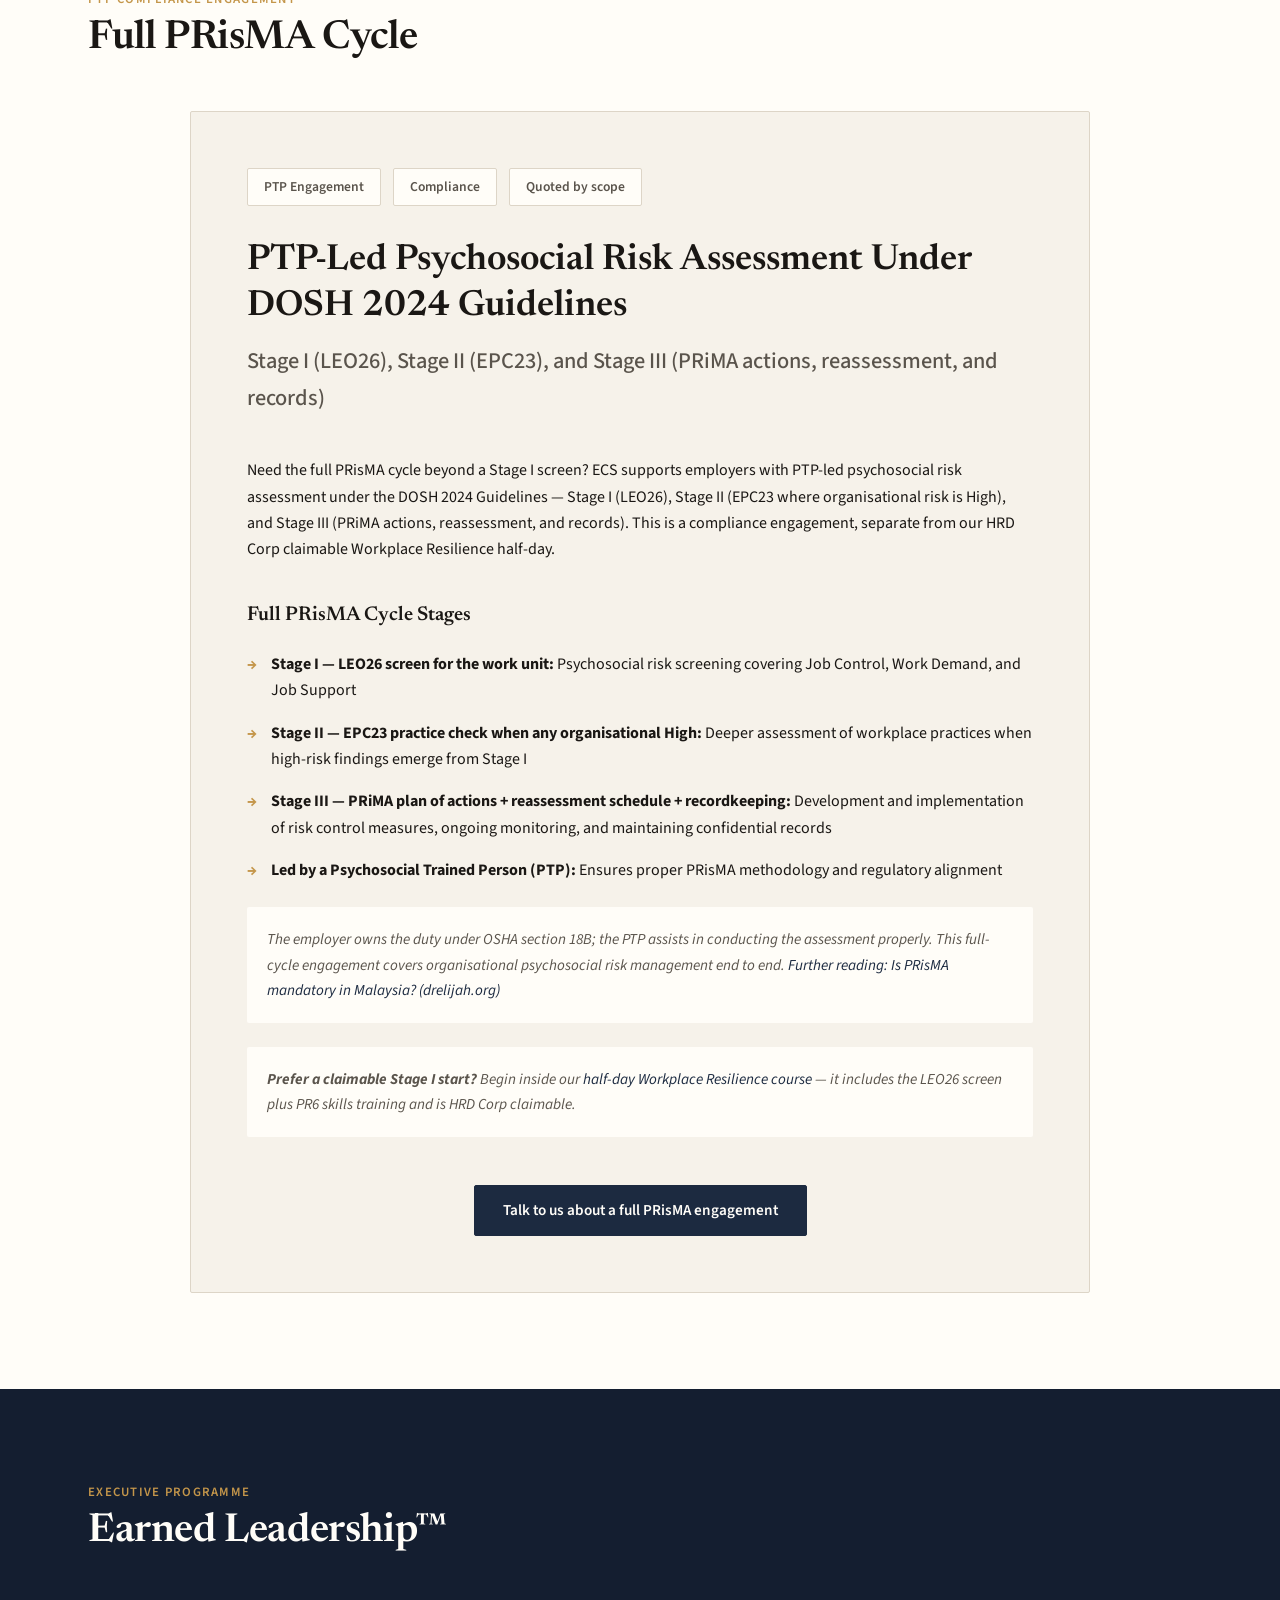
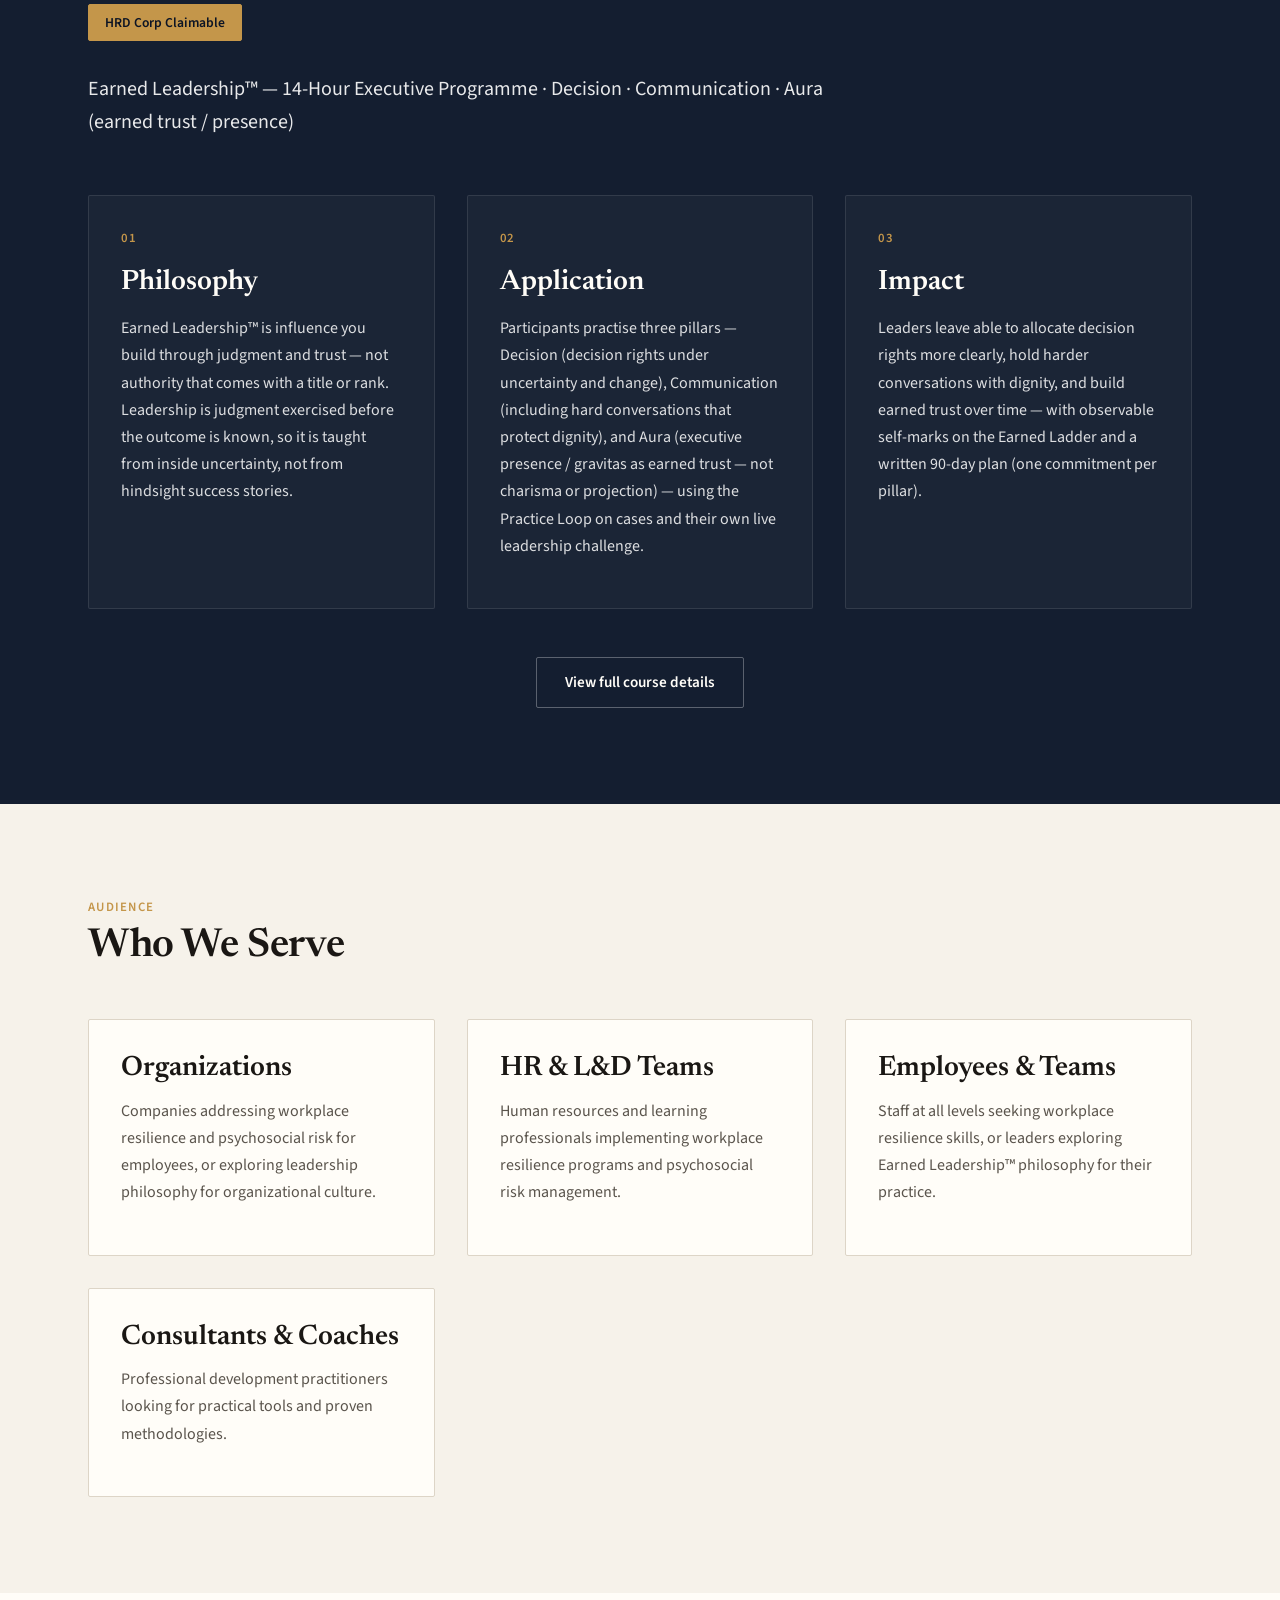
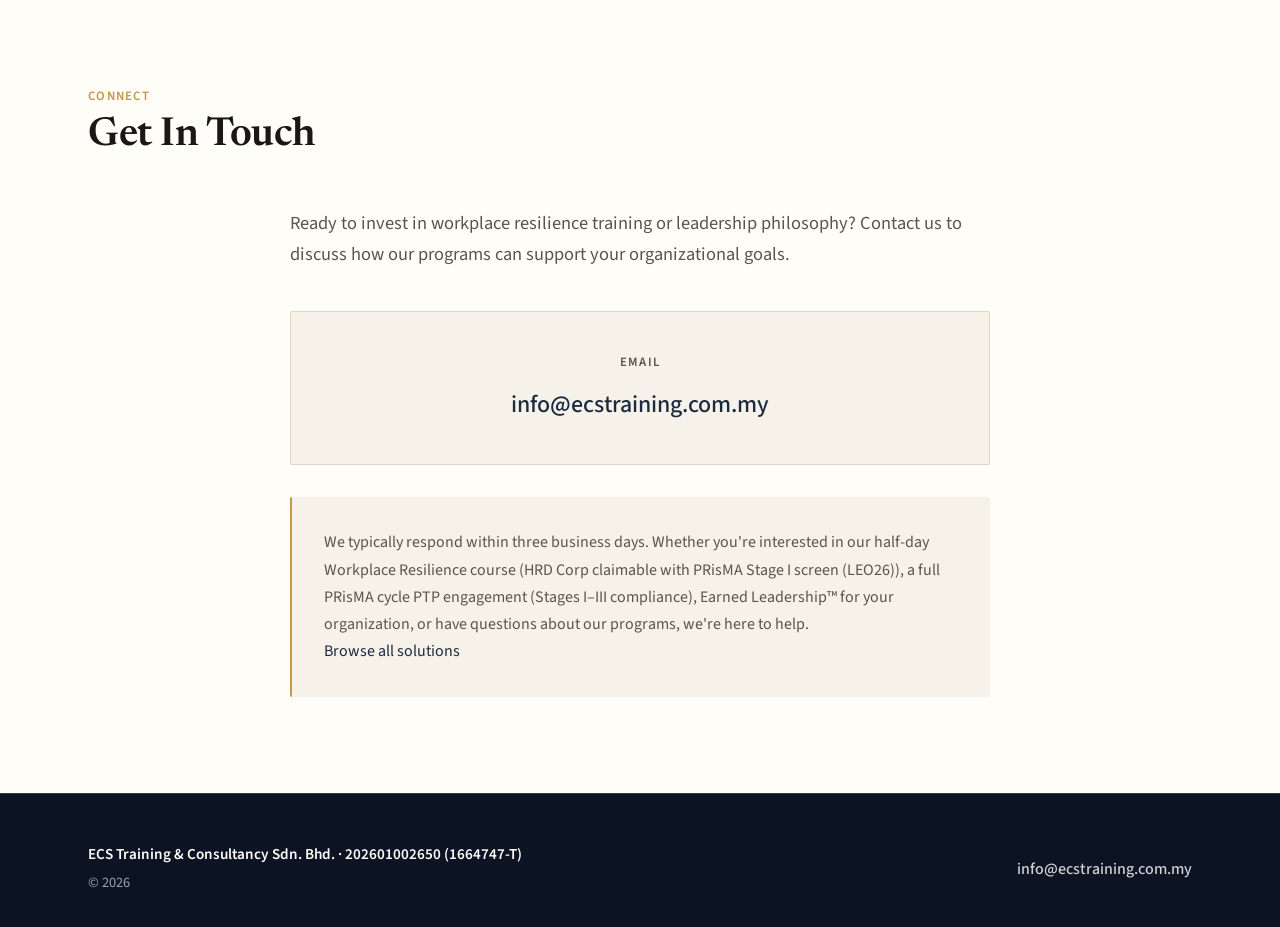
==== commit 92f7f7fc: "Shorten Full PRisMA Cycle dossier note. Drop the training clause so the note states that the engagem" ====
--- a/index.html
+++ b/index.html
@@ -195,7 +195,7 @@
                         <li><strong>Led by a Psychosocial Trained Person (PTP):</strong> Ensures proper PRisMA methodology and regulatory alignment</li>
                     </ul>
                     
-                    <p class="dossier-note"><em>The employer owns the duty under OSHA section 18B; the PTP assists in conducting the assessment properly. This full-cycle engagement covers organisational psychosocial risk management end to end, including training where the assessment calls for it.</em> <a href="https://drelijah.org/is-prisma-mandatory-malaysia" target="_blank" rel="noopener">Further reading: Is PRisMA mandatory in Malaysia? (drelijah.org)</a></p>
+                    <p class="dossier-note"><em>The employer owns the duty under OSHA section 18B; the PTP assists in conducting the assessment properly. This full-cycle engagement covers organisational psychosocial risk management end to end.</em> <a href="https://drelijah.org/is-prisma-mandatory-malaysia" target="_blank" rel="noopener">Further reading: Is PRisMA mandatory in Malaysia? (drelijah.org)</a></p>
                     
                     <p class="dossier-note"><strong>Prefer a claimable Stage I start?</strong> Begin inside our <a href="/courses/workplace-resilience-leo26/">half-day Workplace Resilience course</a> — it includes the LEO26 screen plus PR6 skills training and is HRD Corp claimable.</p>
                 </div>
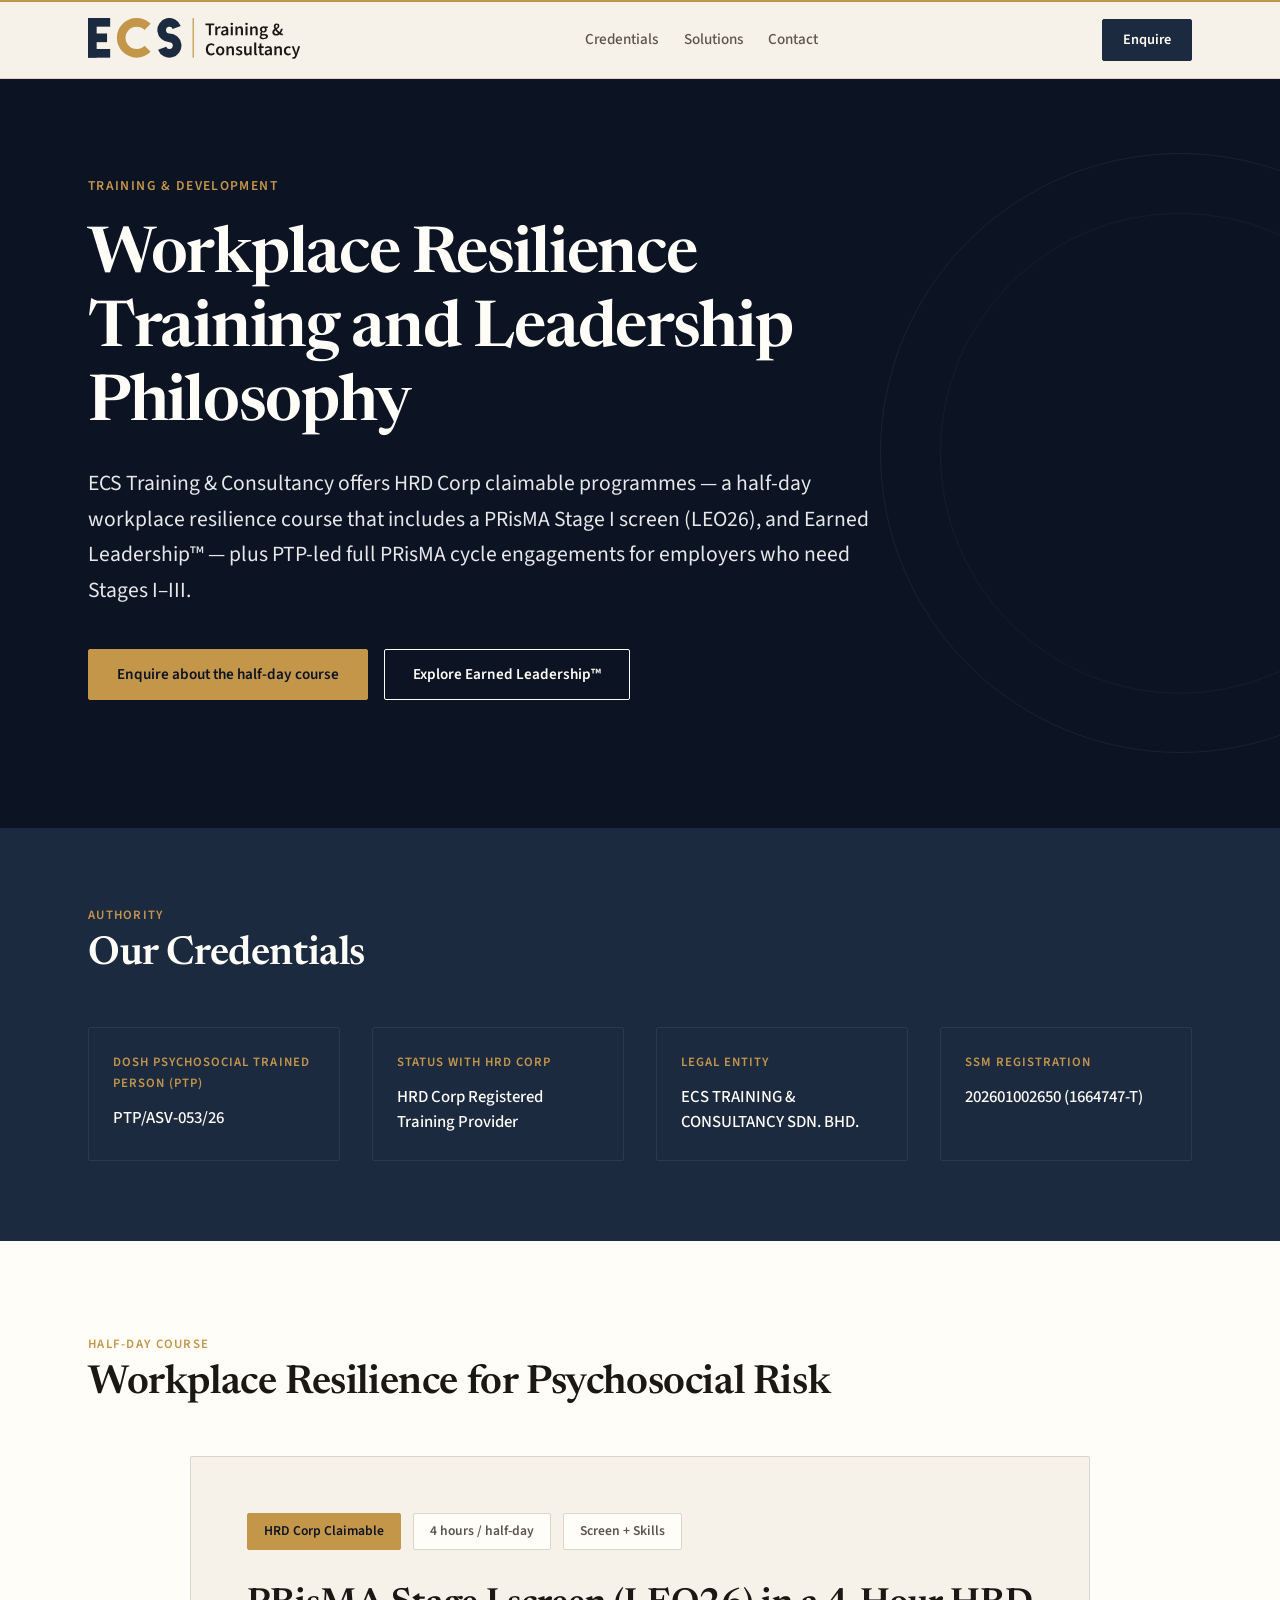
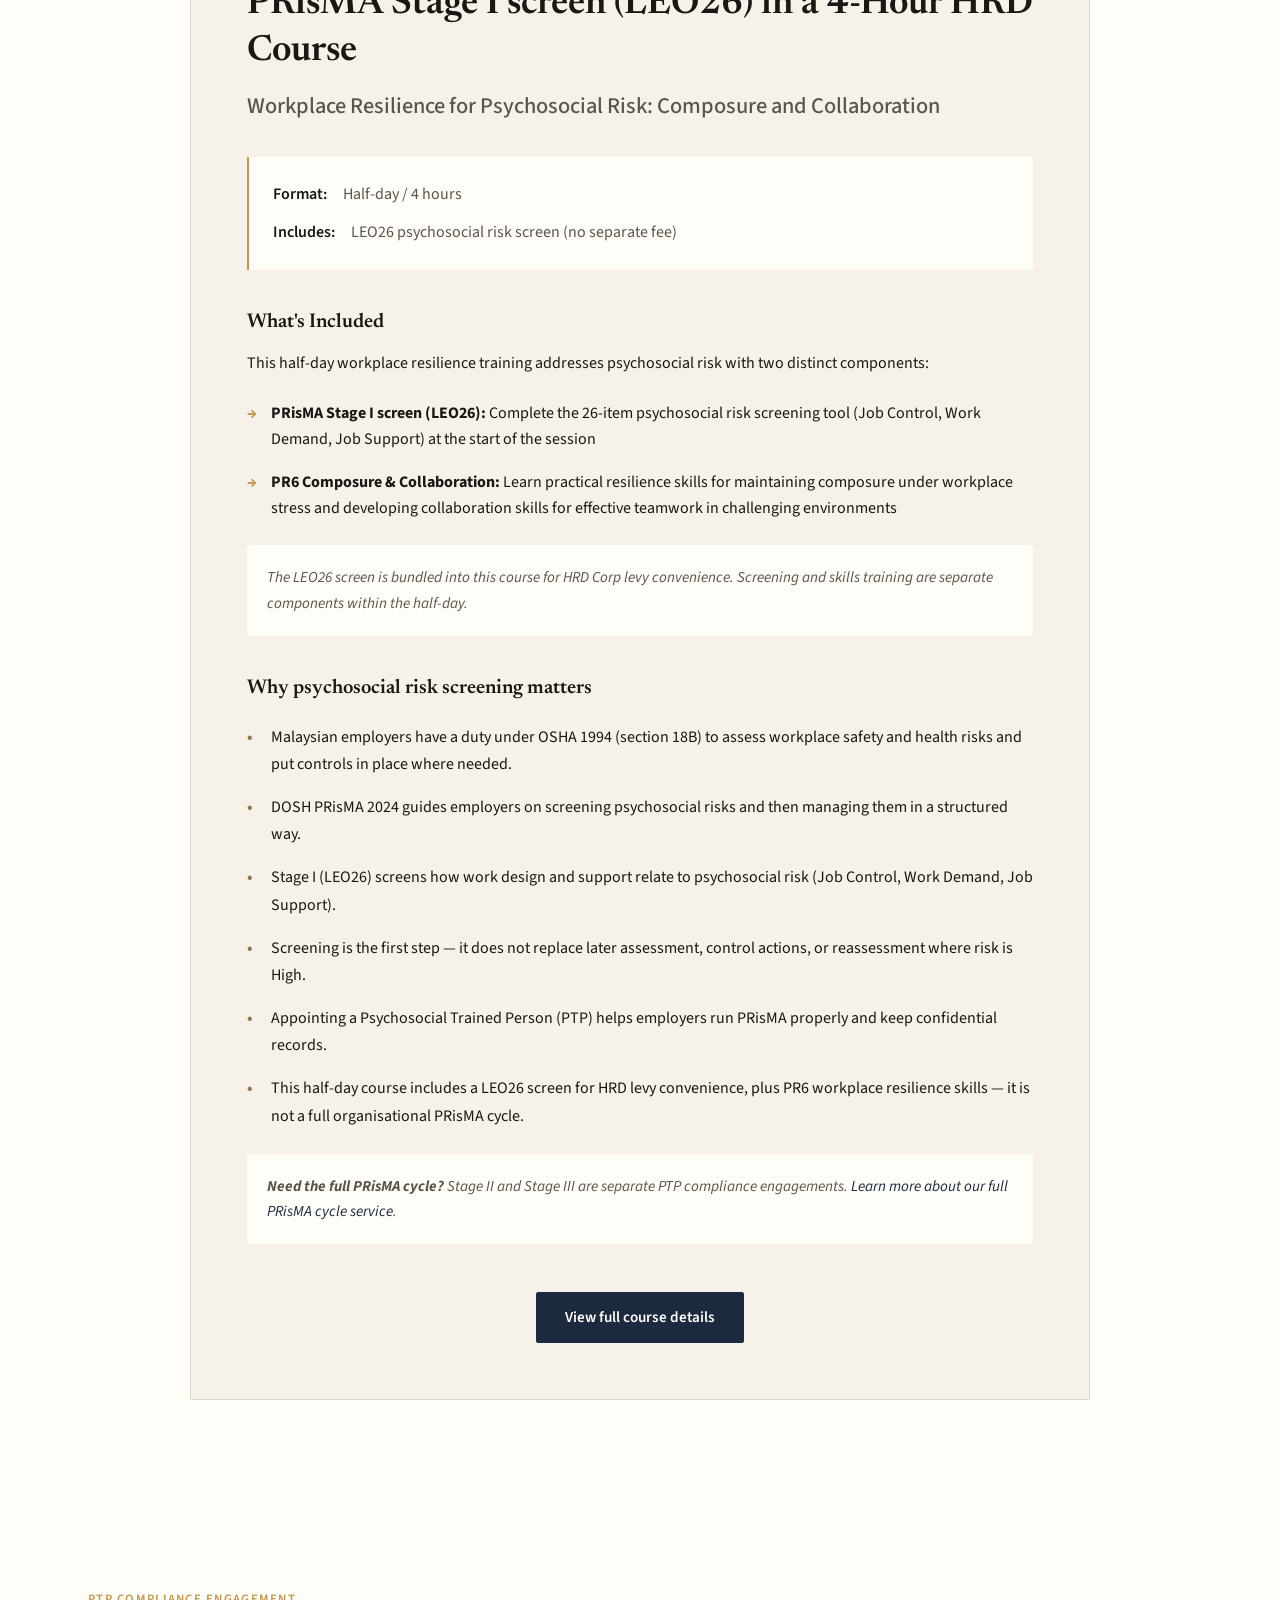
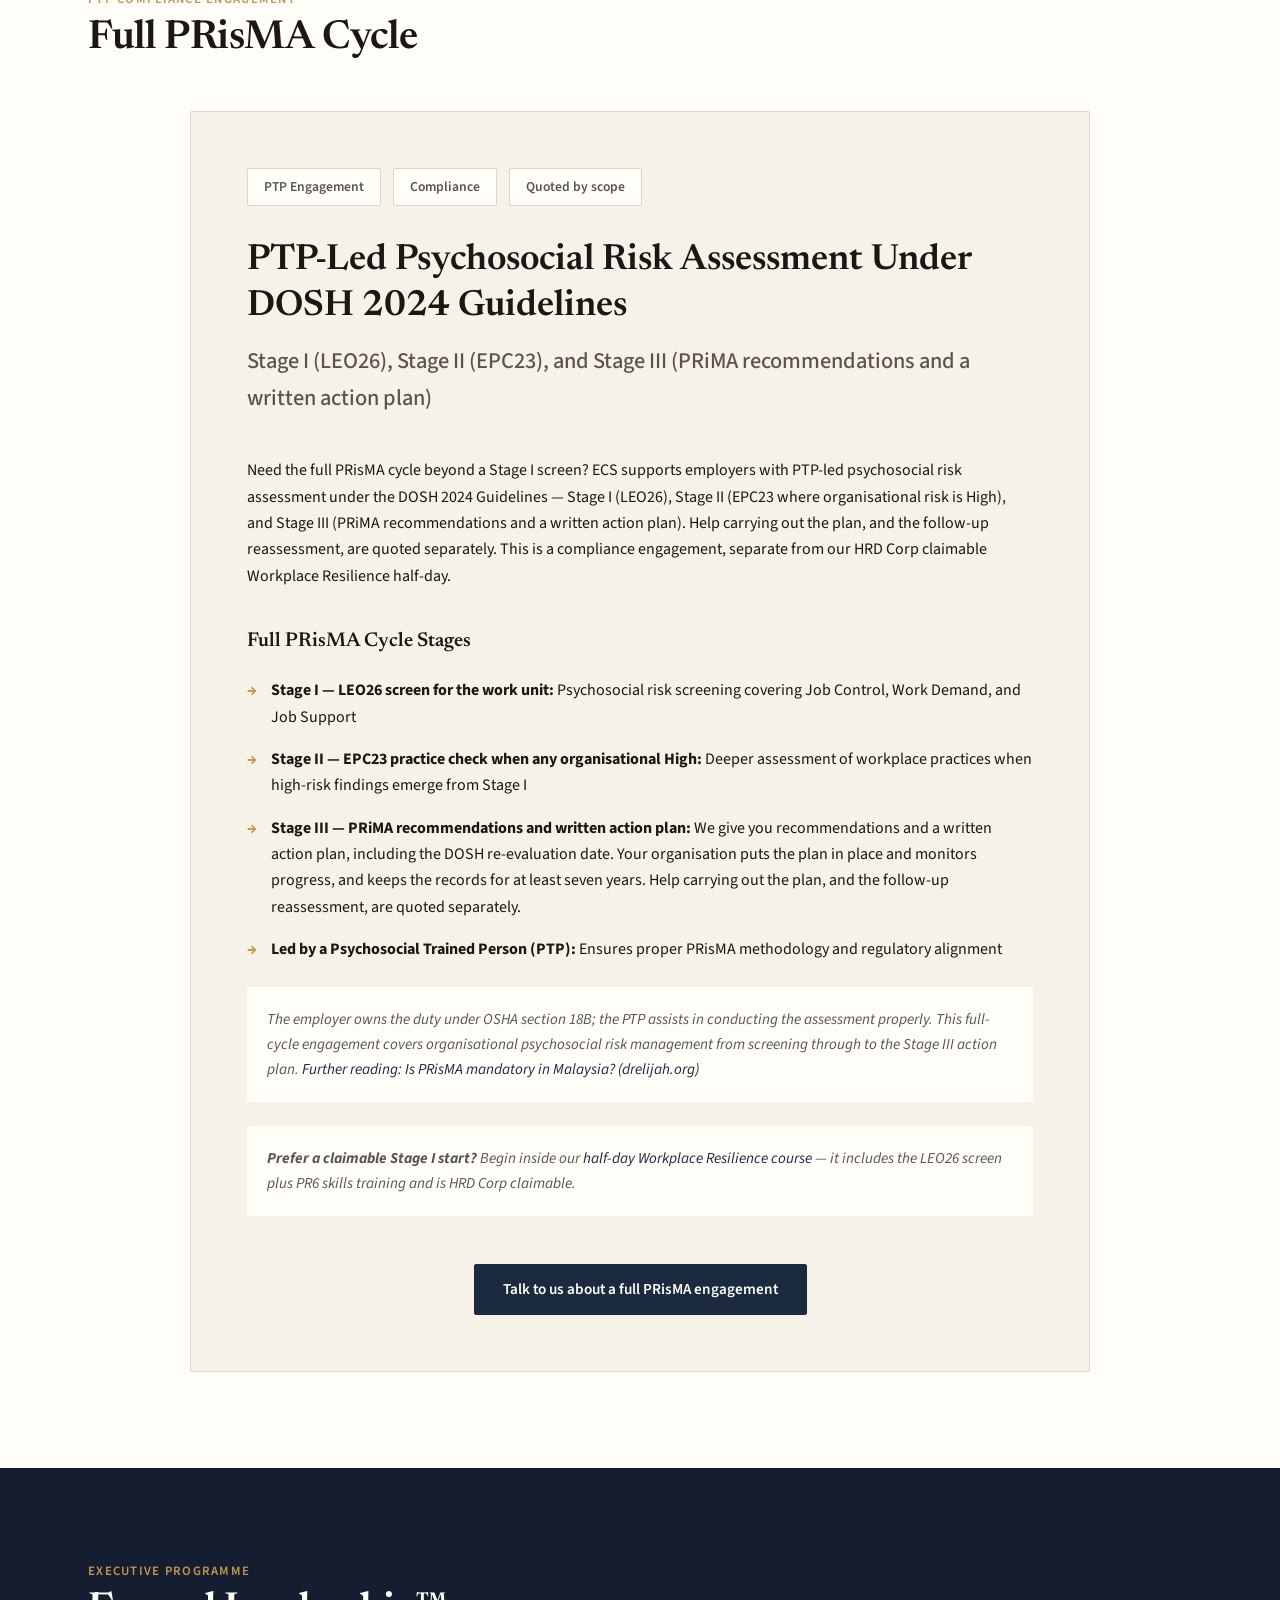
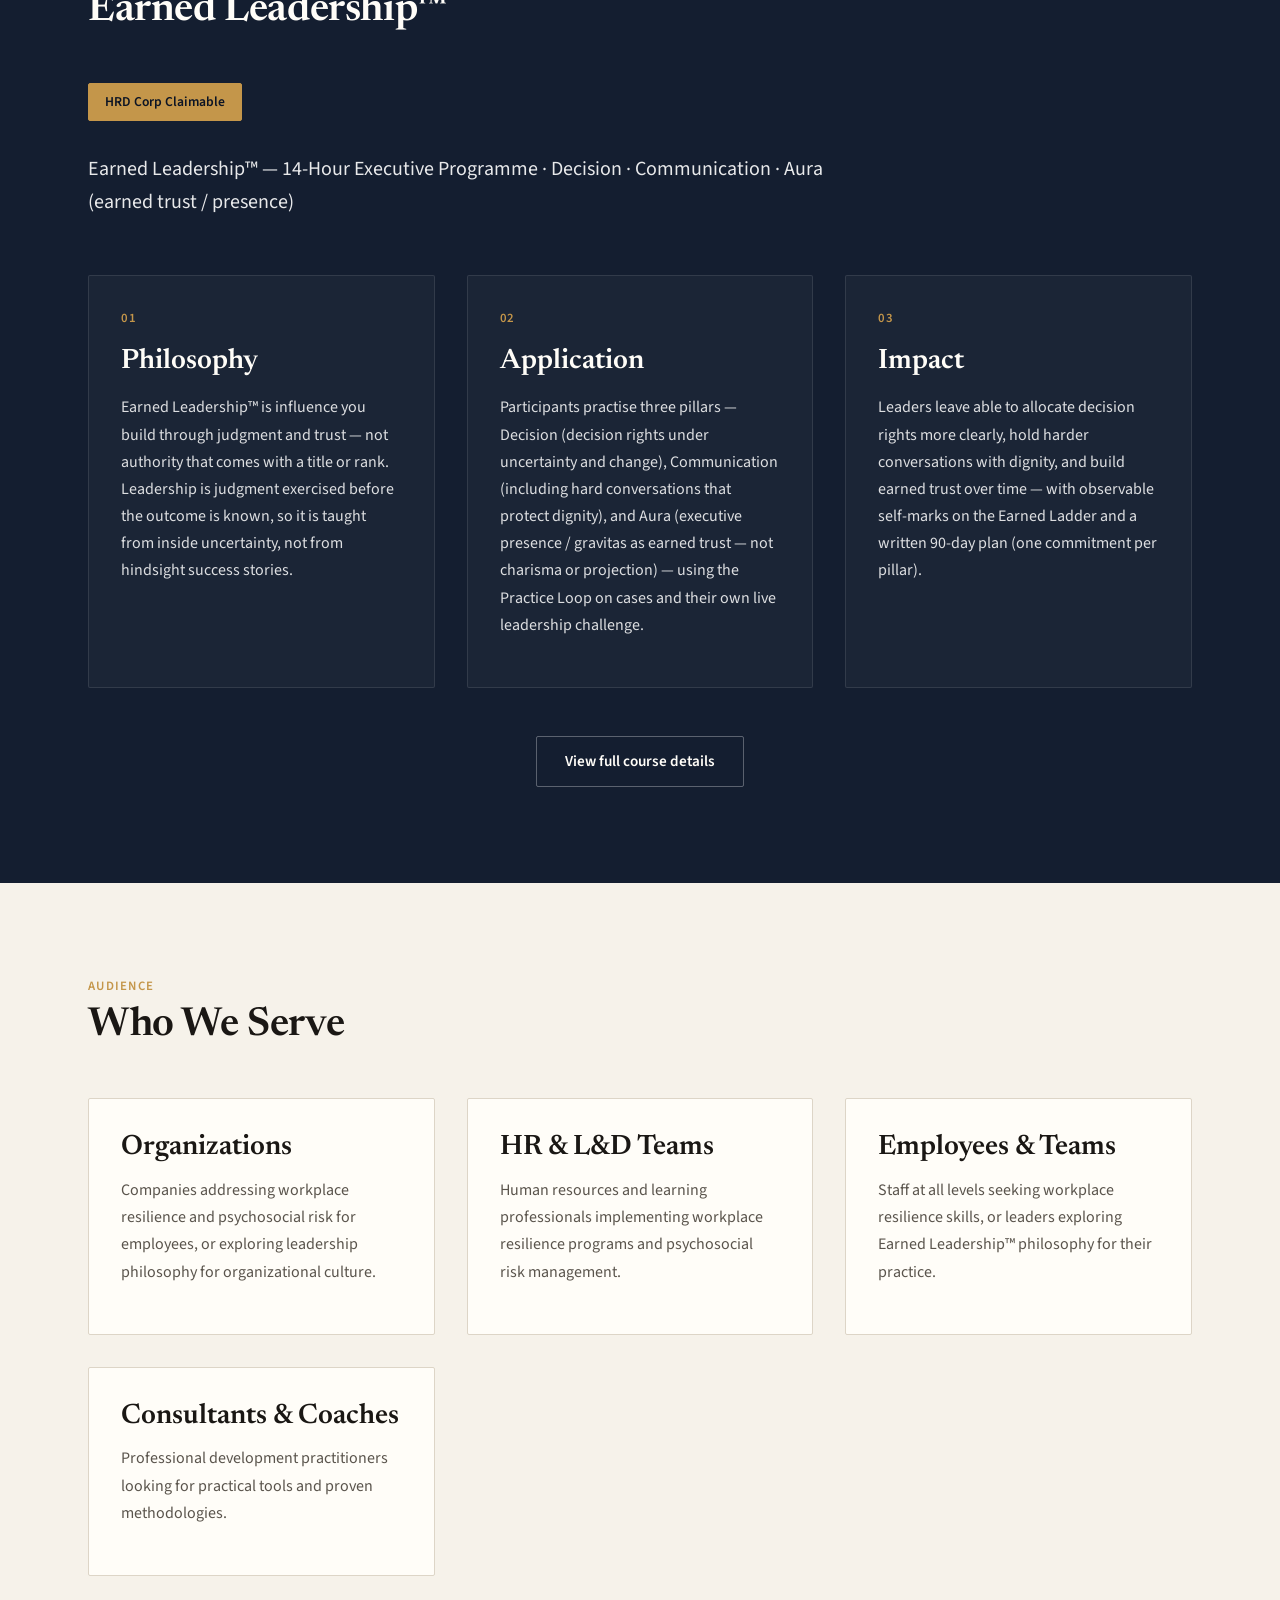
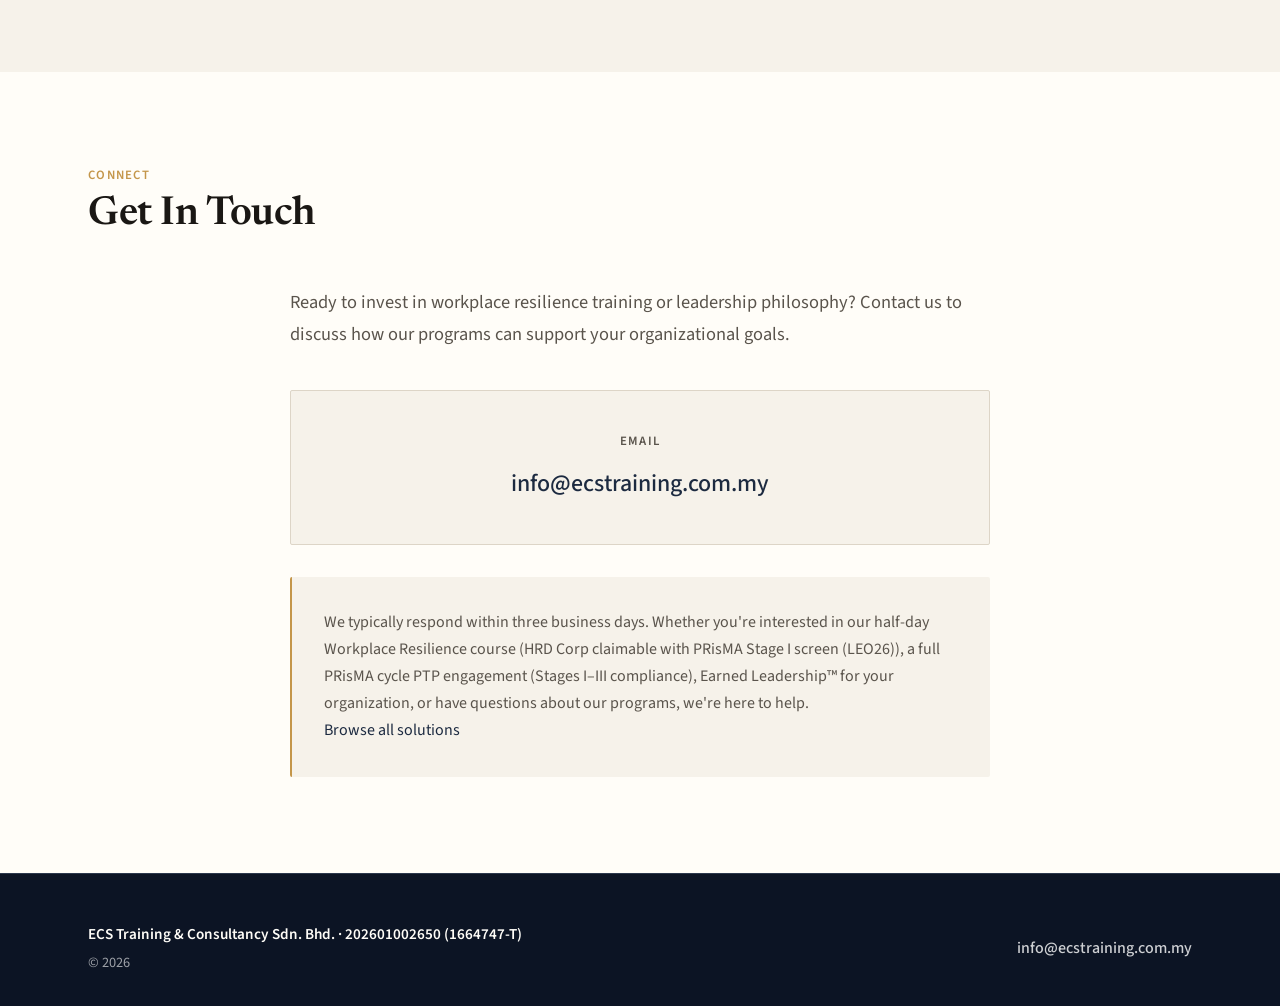
==== commit 0407c9eb: "Align Full PRisMA Cycle copy with the approved Stage III scope. Stage III covers recommendations and" ====
--- a/index.html
+++ b/index.html
@@ -182,20 +182,20 @@
                 </div>
                 
                 <h3 class="dossier-title">PTP-Led Psychosocial Risk Assessment Under DOSH 2024 Guidelines</h3>
-                <p class="dossier-subtitle">Stage I (LEO26), Stage II (EPC23), and Stage III (PRiMA actions, reassessment, and records)</p>
+                <p class="dossier-subtitle">Stage I (LEO26), Stage II (EPC23), and Stage III (PRiMA recommendations and a written action plan)</p>
                 
                 <div class="dossier-content">
-                    <p>Need the full PRisMA cycle beyond a Stage I screen? ECS supports employers with PTP-led psychosocial risk assessment under the DOSH 2024 Guidelines — Stage I (LEO26), Stage II (EPC23 where organisational risk is High), and Stage III (PRiMA actions, reassessment, and records). This is a compliance engagement, separate from our HRD Corp claimable Workplace Resilience half-day.</p>
+                    <p>Need the full PRisMA cycle beyond a Stage I screen? ECS supports employers with PTP-led psychosocial risk assessment under the DOSH 2024 Guidelines — Stage I (LEO26), Stage II (EPC23 where organisational risk is High), and Stage III (PRiMA recommendations and a written action plan). Help carrying out the plan, and the follow-up reassessment, are quoted separately. This is a compliance engagement, separate from our HRD Corp claimable Workplace Resilience half-day.</p>
                     
                     <h4>Full PRisMA Cycle Stages</h4>
                     <ul class="dossier-list">
                         <li><strong>Stage I — LEO26 screen for the work unit:</strong> Psychosocial risk screening covering Job Control, Work Demand, and Job Support</li>
                         <li><strong>Stage II — EPC23 practice check when any organisational High:</strong> Deeper assessment of workplace practices when high-risk findings emerge from Stage I</li>
-                        <li><strong>Stage III — PRiMA plan of actions + reassessment schedule + recordkeeping:</strong> Development and implementation of risk control measures, ongoing monitoring, and maintaining confidential records</li>
+                        <li><strong>Stage III — PRiMA recommendations and written action plan:</strong> We give you recommendations and a written action plan, including the DOSH re-evaluation date. Your organisation puts the plan in place and monitors progress, and keeps the records for at least seven years. Help carrying out the plan, and the follow-up reassessment, are quoted separately.</li>
                         <li><strong>Led by a Psychosocial Trained Person (PTP):</strong> Ensures proper PRisMA methodology and regulatory alignment</li>
                     </ul>
                     
-                    <p class="dossier-note"><em>The employer owns the duty under OSHA section 18B; the PTP assists in conducting the assessment properly. This full-cycle engagement covers organisational psychosocial risk management end to end.</em> <a href="https://drelijah.org/is-prisma-mandatory-malaysia" target="_blank" rel="noopener">Further reading: Is PRisMA mandatory in Malaysia? (drelijah.org)</a></p>
+                    <p class="dossier-note"><em>The employer owns the duty under OSHA section 18B; the PTP assists in conducting the assessment properly. This full-cycle engagement covers organisational psychosocial risk management from screening through to the Stage III action plan.</em> <a href="https://drelijah.org/is-prisma-mandatory-malaysia" target="_blank" rel="noopener">Further reading: Is PRisMA mandatory in Malaysia? (drelijah.org)</a></p>
                     
                     <p class="dossier-note"><strong>Prefer a claimable Stage I start?</strong> Begin inside our <a href="/courses/workplace-resilience-leo26/">half-day Workplace Resilience course</a> — it includes the LEO26 screen plus PR6 skills training and is HRD Corp claimable.</p>
                 </div>
@@ -337,6 +337,10 @@
                 "@type": "Person",
                 "@id": "https://ecstraining.com.my/#elijah-ting",
                 "name": "Elijah Ting, ED – L&D",
+                "alternateName": [
+                    "Dr Elijah Ting",
+                    "Ting Moi Kieng"
+                ],
                 "jobTitle": "Principal Consultant & Lead Trainer",
                 "url": "https://drelijah.org",
                 "sameAs": [
